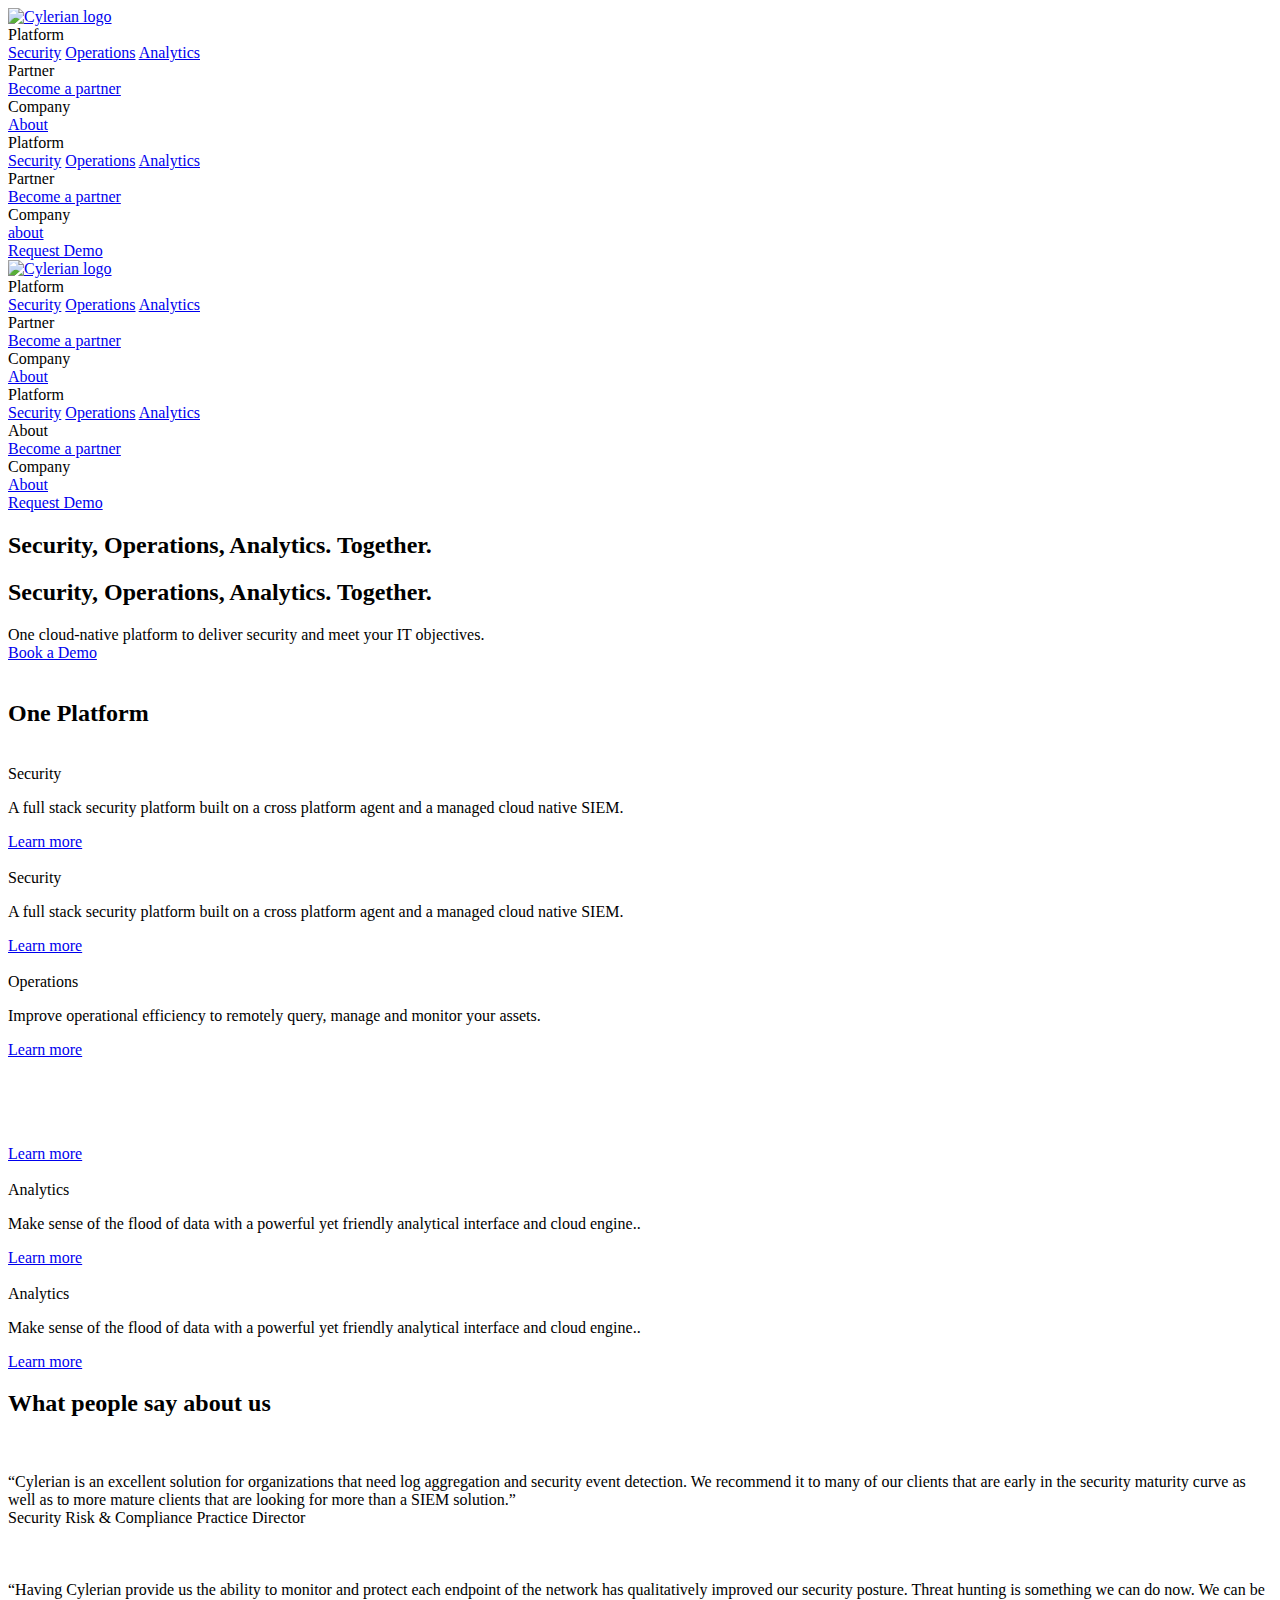
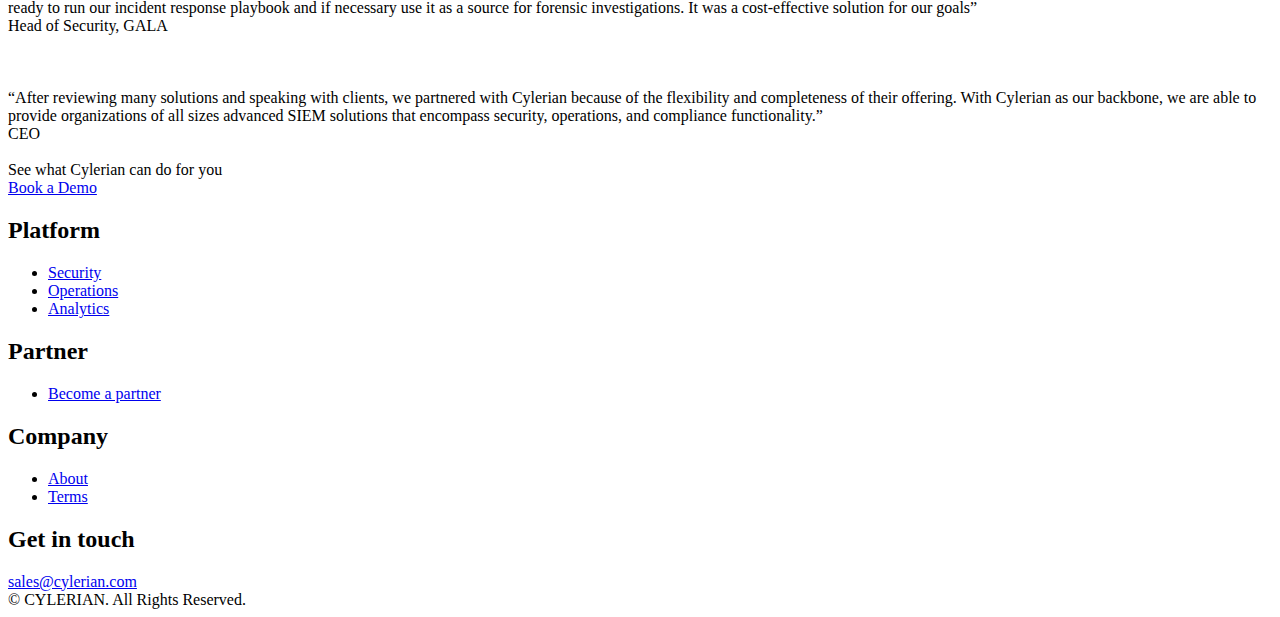
==== index.html @ b134f047 "Add files via upload" ====
<!DOCTYPE html>
<!--  This site was created in Cylerian. http://www.Cylerian.com  -->
<!--  Last Published: Thu Jun 04 2020 13:59:02 GMT+0000 (Coordinated Universal Time)  -->
<html data-wf-page="5ed8fd02ee2538fcfc2abd0a" data-wf-site="5ed8fd02ee25381a462abd09">
<head>
  <meta charset="utf-8">
  <title>Cylerian | Home</title>
  <meta content="Cylerian | Home" property="og:title">
  <meta content="Cylerian | Home" property="twitter:title">
  <meta content="width=device-width, initial-scale=1" name="viewport">
  <meta content="Cylerian" name="generator">
  <link href="css/normalize.css" rel="stylesheet" type="text/css">
  <link href="css/Cylerian.css" rel="stylesheet" type="text/css">
  <link href="css/cylerian-staging.css" rel="stylesheet" type="text/css">
  <!-- [if lt IE 9]><script src="https://cdnjs.cloudflare.com/ajax/libs/html5shiv/3.7.3/html5shiv.min.js" type="text/javascript"></script><![endif] -->
  <script type="text/javascript">!function(o,c){var n=c.documentElement,t=" w-mod-";n.className+=t+"js",("ontouchstart"in o||o.DocumentTouch&&c instanceof DocumentTouch)&&(n.className+=t+"touch")}(window,document);</script>
  <link href="images/favicon.png" rel="shortcut icon" type="image/x-icon">
  <link href="images/webclip.png" rel="apple-touch-icon">
</head>
<body class="body">
  <div data-collapse="medium" data-animation="default" data-duration="400" role="banner" class="scroll-nav w-nav">
    <div class="nav-div"><a href="index.html" class="w-nav-brand"><img src="images/cylerian_logo.svg" alt="Cylerian logo"></a>
      <nav role="navigation" class="nav-menu w-nav-menu">
        <div data-delay="0" data-hover="1" class="dropdown w-dropdown">
          <div class="dropdown-toggle w-dropdown-toggle">
            <div class="w-icon-dropdown-toggle"></div>
            <div>Platform</div>
          </div>
          <nav class="dropdown-list w-dropdown-list">
            <div class="d-list-triangle"></div>
            <div class="dlist-backing">
              <a href="security.html" class="d-link w-dropdown-link">Security</a>
              <a href="operations.html" class="d-link w-dropdown-link">Operations</a>
              <a href="analytics.html" class="d-link w-dropdown-link">Analytics</a>
            </div>
          </nav>
        </div>
        <div data-delay="0" data-hover="1" class="dropdown w-dropdown">
          <div class="dropdown-toggle w-dropdown-toggle">
            <div class="w-icon-dropdown-toggle"></div>
            <div>Partner</div>
          </div>
          <nav class="dropdown-list w-dropdown-list">
            <div class="d-list-triangle"></div>
            <div class="dlist-backing">
              <a href="partners.html" class="d-link w-dropdown-link">Become a partner</a>
            </div>
          </nav>
        </div>
        <div data-delay="0" data-hover="1" class="dropdown w-dropdown">
          <div class="dropdown-toggle w-dropdown-toggle">
            <div class="w-icon-dropdown-toggle"></div>
            <div>Company</div>
          </div>
          <nav class="dropdown-list w-dropdown-list">
            <div class="d-list-triangle"></div>
            <div class="dlist-backing">
              <a href="about.html" class="d-link w-dropdown-link">About</a>
            </div>
          </nav>
        </div>
        <div class="responsive-nav-holder">
          <div class="responsive-nav-div">
            <div class="title-nav">Platform</div>
              <a href="security.html" class="nav-link">Security</a>
              <a href="operations.html" class="nav-link">Operations</a>
              <a href="analytics.html" class="nav-link">Analytics</a>
            </div>
          <div class="responsive-nav-div">
            <div class="title-nav">Partner</div>
              <a href="partners.html" class="nav-link">Become a partner</a>
            </div>
            <div class="responsive-nav-div">
              <div class="title-nav">Company</div>
                <a href="about.html" class="nav-link">about</a>
              </div>
          </div>
        
        <a href="demo-request.html" class="nav-button-2 w-button">Request Demo</a></nav>
      <div data-ix="menu-button" class="button-10 menu-button w-nav-button">
        <div class="line-1 simple color"></div>
        <div class="line-2 simple color"></div>
        <div class="line-3 simple color"></div>
      </div>
    </div>
  </div>
  <div data-w-id="8d8153f9-1e8e-1c91-25b7-85a5cc1d8557" class="hero">
    <div data-collapse="medium" data-animation="over-right" data-duration="400" role="banner" class="nav w-nav">
      <div class="nav-div">
        <a href="index.html" class="w-nav-brand"><img src="images/cylerian_logo.svg" alt="Cylerian logo"></a>
        <nav role="navigation" class="nav-menu w-nav-menu">
          <div data-delay="0" data-hover="1" class="dropdown w-dropdown">
            <div class="dropdown-toggle w-dropdown-toggle">
              <div class="w-icon-dropdown-toggle"></div>
              <div>Platform</div>
            </div>
            <nav class="dropdown-list w-dropdown-list">
              <div class="d-list-triangle"></div>
              <div class="dlist-backing">
                <a href="security.html" class="d-link w-dropdown-link">Security</a>
                <a href="operations.html" class="d-link w-dropdown-link">Operations</a>
                <a href="analytics.html" class="d-link w-dropdown-link">Analytics</a>
              </div>
            </nav>
          </div>
          <div data-delay="0" data-hover="1" class="dropdown w-dropdown">
            <div class="dropdown-toggle w-dropdown-toggle">
              <div class="w-icon-dropdown-toggle"></div>
              <div>Partner</div>
            </div>
            <nav class="dropdown-list w-dropdown-list">
              <div class="d-list-triangle"></div>
              <div class="dlist-backing">
                <a href="partners.html" class="d-link w-dropdown-link">Become a partner</a>
              </div>
            </nav>
          </div>
          <div data-delay="0" data-hover="1" class="dropdown w-dropdown">
            <div class="dropdown-toggle w-dropdown-toggle">
              <div class="w-icon-dropdown-toggle"></div>
              <div>Company</div>
            </div>
            <nav class="dropdown-list w-dropdown-list">
              <div class="d-list-triangle"></div>
              <div class="dlist-backing">
                <a href="about.html" class="d-link w-dropdown-link">About</a>
              </div>
            </nav>
          </div>
          <div class="responsive-nav-holder">
            <div class="responsive-nav-div">
              <div class="title-nav">Platform</div>
              <a href="security.html" class="nav-link">Security</a>
              <a href="operations.html" class="nav-link">Operations</a>
              <a href="analytics.html" class="nav-link">Analytics</a>
            </div>
            <div class="responsive-nav-div">
              <div class="title-nav">About</div>
              <a href="partners.html" class="nav-link">Become a partner</a>
            </div>
            <div class="responsive-nav-div">
              <div class="title-nav">Company</div>
              <a href="about.html" class="nav-link">About</a>
            </div>
           </div>
            <a href="demo-request.html" class="nav-button-2 w-button">Request Demo</a>
        </nav>
        <div data-ix="menu-button" class="button-10 menu-button w-nav-button">
          <div class="line-1 simple color"></div>
          <div class="line-2 simple color"></div>
          <div class="line-3 simple color"></div>
        </div>
      </div>
    </div>
    <div class="container-div top space">
      <div class="splitdiv left">
        <h2 class="h2 hero-title">Security, Operations, Analytics. Together.</h2>
        <h2 class="h2 hero-title mobile">Security, Operations, Analytics. Together.</h2>
        <div class="subhead hero-subhead">One cloud-native platform to deliver security and meet your IT objectives.</div>
        <div class="hero-button-div"><a href="demo-request.html" class="nav-button hero-button w-button">Book a Demo</a></div>
      </div>
      <div class="splitdiv image w-clearfix"><img src="images/Illustration.svg" alt="" class="image"></div>
    </div>
  </div>
  <div class="features">
    <div class="container-div">
      <div class="title-content-div">
        <h2 class="h2">One Platform</h2>
      </div>
    </div>
    <div class="features-div">
      <div data-w-id="4a9f489d-acdc-9536-68a7-b0d5c86b59a1" class="feature-box new">
        <div class="normal-div">
          <div class="feature-image"><img src="images/security.svg" width="328" srcset="images/security.svg 500w, images/security.svg 656w" sizes="(max-width: 479px) 100vw, (max-width: 991px) 200px, 13vw" alt=""></div>
          <div class="h2-inherit">Security</div>
          <p class="main-feature-text">A full stack security platform built on a cross platform agent and a managed cloud native SIEM.</p>
          <div class="buttondiv"><a href="security.html" class="learn-morelink w-inline-block">
            <div class="button-text">Learn more</div></a></div>
        </div>
        <div class="hover-div">
          <div class="feature-image"><img src="images/security_hover.svg" width="328" srcset="images/security_hover.svg 500w, images/security_hover.svg 656w" sizes="100vw" alt=""></div>
          <div class="h2-inherit white">Security</div>
          <p class="main-feature-text white">A full stack security platform built on a cross platform agent and a managed cloud native SIEM.</p>
          <div class="buttondiv"><a data-w-id="" href="security.html" class="learn-morelink w-inline-block">
            <div class="button-text">Learn more</div></a></div>
        </div>
      </div>
      <div class="line"></div>
      <div data-w-id="4a9f489d-acdc-9536-68a7-b0d5c86b59a1" class="feature-box new">
        <div class="normal-div">
          <div class="feature-image"><img src="images/operations.svg" width="328" srcset="images/operations.svg 500w, images/operations.svg 656w" sizes="(max-width: 479px) 100vw, (max-width: 991px) 200px, 13vw" alt=""></div>
          <div class="h2-inherit ">Operations</div>
          <p class="main-feature-text">Improve operational efficiency to remotely query, manage and monitor your assets.</p>
          <div class="buttondiv">
            <a href="operations.html" class="learn-morelink w-inline-block">
              <div class="button-text">Learn more</div></a></div>
        </div>
        <div class="hover-div">
          <div class="feature-image"><img src="images/operations_hover.svg" width="328" srcset="images/operations_hover.svg 500w, images/operations_hover.svg 656w" sizes="100vw" alt=""></div>
          <div class="h2-inherit white" style="color:white">Operations</div>
          <p class="main-feature-text white" style="color:white">Improve operational efficiency to remotely query, manage and monitor your assets.</p>
          <div class="buttondiv">
            <a data-w-id="" href="operations.html" class="learn-morelink w-inline-block">
              <div class="button-text">Learn more</div>
            </a>
          </div>
        </div>
      </div>
      <div class="line"></div>
      <div data-w-id="4a9f489d-acdc-9536-68a7-b0d5c86b59a1" class="feature-box new">
        <div class="normal-div">
          <div class="feature-image"><img src="images/analytics.svg" width="328" srcset="images/analytics.svg 500w, images/analytics.svg 656w" sizes="(max-width: 479px) 100vw, (max-width: 991px) 200px, 13vw" alt=""></div>
          <div class="h2-inherit">Analytics</div>
          <p class="main-feature-text">Make sense of the flood of data with a powerful yet friendly analytical interface and cloud engine..</p>
          <div class="buttondiv"><a href="analytics.html" class="learn-morelink w-inline-block">
            <div class="button-text">Learn more</div></a></div>
        </div>
        <div class="hover-div">
          <div class="feature-image"><img src="images/analytics_hover.svg" width="328" srcset="images/analytics_hover.svg 500w, images/analytics_hover.svg 656w" sizes="100vw" alt=""></div>
          <div class="h2-inherit white">Analytics</div>
          <p class="main-feature-text white">Make sense of the flood of data with a powerful yet friendly analytical interface and cloud engine..</p>
          <div class="buttondiv"><a data-w-id="" href="analytics.html" class="learn-morelink w-inline-block">
          <div class="button-text">Learn more</div></a></div>
        </div>
      </div>
    </div>
  </div>
  <div class="slider-section">
    <div class="container-div">
      <div class="title-content-div">
        <h2 class="h2 last">What people say about us</h2>
      </div>
      <div data-animation="slide" data-duration="500" data-infinite="1" class="testimonial-slider-div w-slider">
        <div class="w-slider-mask">
          <div class="w-slide">
            <div class="testimonial-holder-2">
              <div class="testimonial-2">
                <div class="split-content left">
                  <div class="quote-left"><img src="images/001-quote.png" width="100" alt="" class="left-quote-icon"></div>
                  <div class="quote-right"><img src="images/right-quote-icon.png" width="100" alt="" class="left-quote-icon"></div>
                  <div class="testimonial-text-2"><span>“</span>Cylerian is an excellent solution for organizations that need log aggregation and security event detection.  We recommend it to many of our clients that are early in the security maturity curve as well as to more mature clients that are looking for more than a SIEM solution.<span>”</span></div>
                  <div class="name-2">Security Risk & Compliance Practice Director</div>
                  <img src="images/greenpages_logo.svg" width="150" srcset="images/greenpages_logo.svg 500w, images/greenpages_logo.svg 800w, images/greenpages_logo.svg 2000w" sizes="(max-width: 479px) 100vw, 150px" alt="" class="company-logo">
                  <div class="full-backing"></div>
                </div>
              </div>
            </div>
          </div>
          <div class="w-slide">
            <div class="testimonial-holder-2">
              <div class="testimonial-2">
                <div class="split-content left">
                  <div class="quote-left"><img src="images/001-quote.png" width="100" alt="" class="left-quote-icon"></div>
                  <div class="quote-right"><img src="images/right-quote-icon.png" width="100" alt="" class="left-quote-icon"></div>
                  <div class="testimonial-text-2"><span>“</span>Having Cylerian provide us the ability to monitor and protect each endpoint of the network has qualitatively improved our security posture. Threat hunting is something we can do now. We can be ready to run our incident response playbook and if necessary use it as a source for forensic investigations. It was a cost-effective solution for our goals<span>”</span></div>
                  <div class="name-2">Head of Security, GALA</div>
                  <img src="images/gala_logo.svg" width="200" srcset="images/gala_logo.svg 500w, images/gala_logo.svg 800w, images/gala_logo.svg 1080w, images/gala_logo.svg 1280w" sizes="(max-width: 479px) 100vw, 150px" alt="" class="company-logo">
                  <div class="full-backing"></div>
                </div>
              </div>
            </div>
          </div>
          <div class="w-slide">
            <div class="testimonial-holder-2">
              <div class="testimonial-2">
                <div class="split-content left">
                  <div class="quote-left"><img src="images/001-quote.png" width="100" alt="" class="left-quote-icon"></div>
                  <div class="quote-right"><img src="images/right-quote-icon.png" width="100" alt="" class="left-quote-icon"></div>
                  <div class="testimonial-text-2"><span>“</span>After reviewing many solutions and speaking with clients, we partnered with Cylerian because of the flexibility and completeness of their offering.  With Cylerian as our backbone, we are able to provide organizations of all sizes advanced SIEM solutions that encompass security, operations, and compliance functionality.<span>”</span></div>
                  <div class="name-2">CEO</div>
                  <img src="images/kryptos_logo.svg" width="150" srcset="images/kryptos_logo.svg 500w, images/kryptos_logo.svg 800w, images/kryptos_logo.svg 2000w" sizes="(max-width: 479px) 100vw, 150px" alt="" class="company-logo">
                  <div class="full-backing"></div>
                </div>
              </div>
            </div>
          </div>
        </div>
        <div class="left-arrow-2 w-slider-arrow-left">
          <div class="arrow w-icon-slider-left"></div>
        </div>
        <div class="right-arrow-2 w-slider-arrow-right">
          <div class="arrow w-icon-slider-right"></div>
        </div>
        <div class="slide-nav-2 w-slider-nav w-round"></div>
      </div>
    </div>
  </div>
  <footer id="footer" class="footer">
    <div class="cta-box">
      <div class="div-container">
        <div class="left-text vert">
          <div class="centred-div">
            <div class="large-cta-text">See what Cylerian can do for you</div>
            <!-- <div class="cta-subtext dark2">Lorem ipsum dolor sit amet nonuti caporium et artis.</div> -->
          </div><a href="demo-request.html" class="book-demo white w-button">Book a Demo</a></div>
      </div>
    </div>
  </footer>
  <div class="div-line-holder">
    <div class="div-line"></div>
  </div>
  <footer id="footer" class="footer-section">
    <div class="footer-flex-container">
      <div class="footer-div">
        <h2 class="footer-heading caps text-orange">Platform</h2>
        <ul role="list" class="w-list-unstyled">
          <li><a href="security.html" class="footer-link">Security</a></li>
          <li><a href="operations.html" class="footer-link">Operations</a></li>
          <li><a href="analytics.html" class="footer-link">Analytics</a></li>
        </ul>
      </div>
      <div class="footer-div">
        <h2 class="footer-heading caps text-orange">Partner</h2>
        <ul role="list" class="w-list-unstyled">
          <li><a href="partners.html" class="footer-link">Become a partner</a></li>
        </ul>
    </div>
        <div class="footer-div">
          <h2 class="footer-heading caps text-orange">Company</h2>
          <ul role="list" class="w-list-unstyled">
            <li><a href="about.html" class="footer-link">About</a></li>
            <li><a href="terms.html" class="footer-link">Terms</a></li>
          </ul>
        </div>
      <div class="footer-div">
        <h2 class="footer-heading caps text-orange">Get in touch</h2>
          <a href="mailto:sales@cylerian.com" class="footer-link">sales@cylerian.com</a>
      </div>
    </div>
    <div class="legal-links">
      <div class="copyright-text">© CYLERIAN. All Rights Reserved.</div>
     <!-- <div class="legal-link-div"><a href="#" class="footer-link smaller">Disclaimer</a><a href="#" class="footer-link smaller">Privacy Policy</a><a href="#" class="footer-link smaller">Refund Policy</a></div>-->
    </div>
  </footer>
  <script src="https://d3e54v103j8qbb.cloudfront.net/js/jquery-3.4.1.min.220afd743d.js?site=5ed8fd02ee25381a462abd09" type="text/javascript" integrity="sha256-CSXorXvZcTkaix6Yvo6HppcZGetbYMGWSFlBw8HfCJo=" crossorigin="anonymous"></script>
  <script src="js/Cylerian.js" type="text/javascript"></script>
  <!-- [if lte IE 9]><script src="https://cdnjs.cloudflare.com/ajax/libs/placeholders/3.0.2/placeholders.min.js"></script><![endif] -->
  <style>
.w-slider-dot {
  background: #ededed;
  width: 10px;
  height: 10px;
}
.w-slider-dot.w-active {
  background: #f58524;
  width: 16px;
  height: 16px;
}
</style>
  <style>
  @media screen and (max-width: 1460px) {
     .splitdiv.image {
      position: relative;
      top: 105px;
     }
}
  @media screen and (max-width: 991px) {
    .splitdiv.image {
      position: relative;
      top: 0px;
     }
}
</style>
</body>
</html>
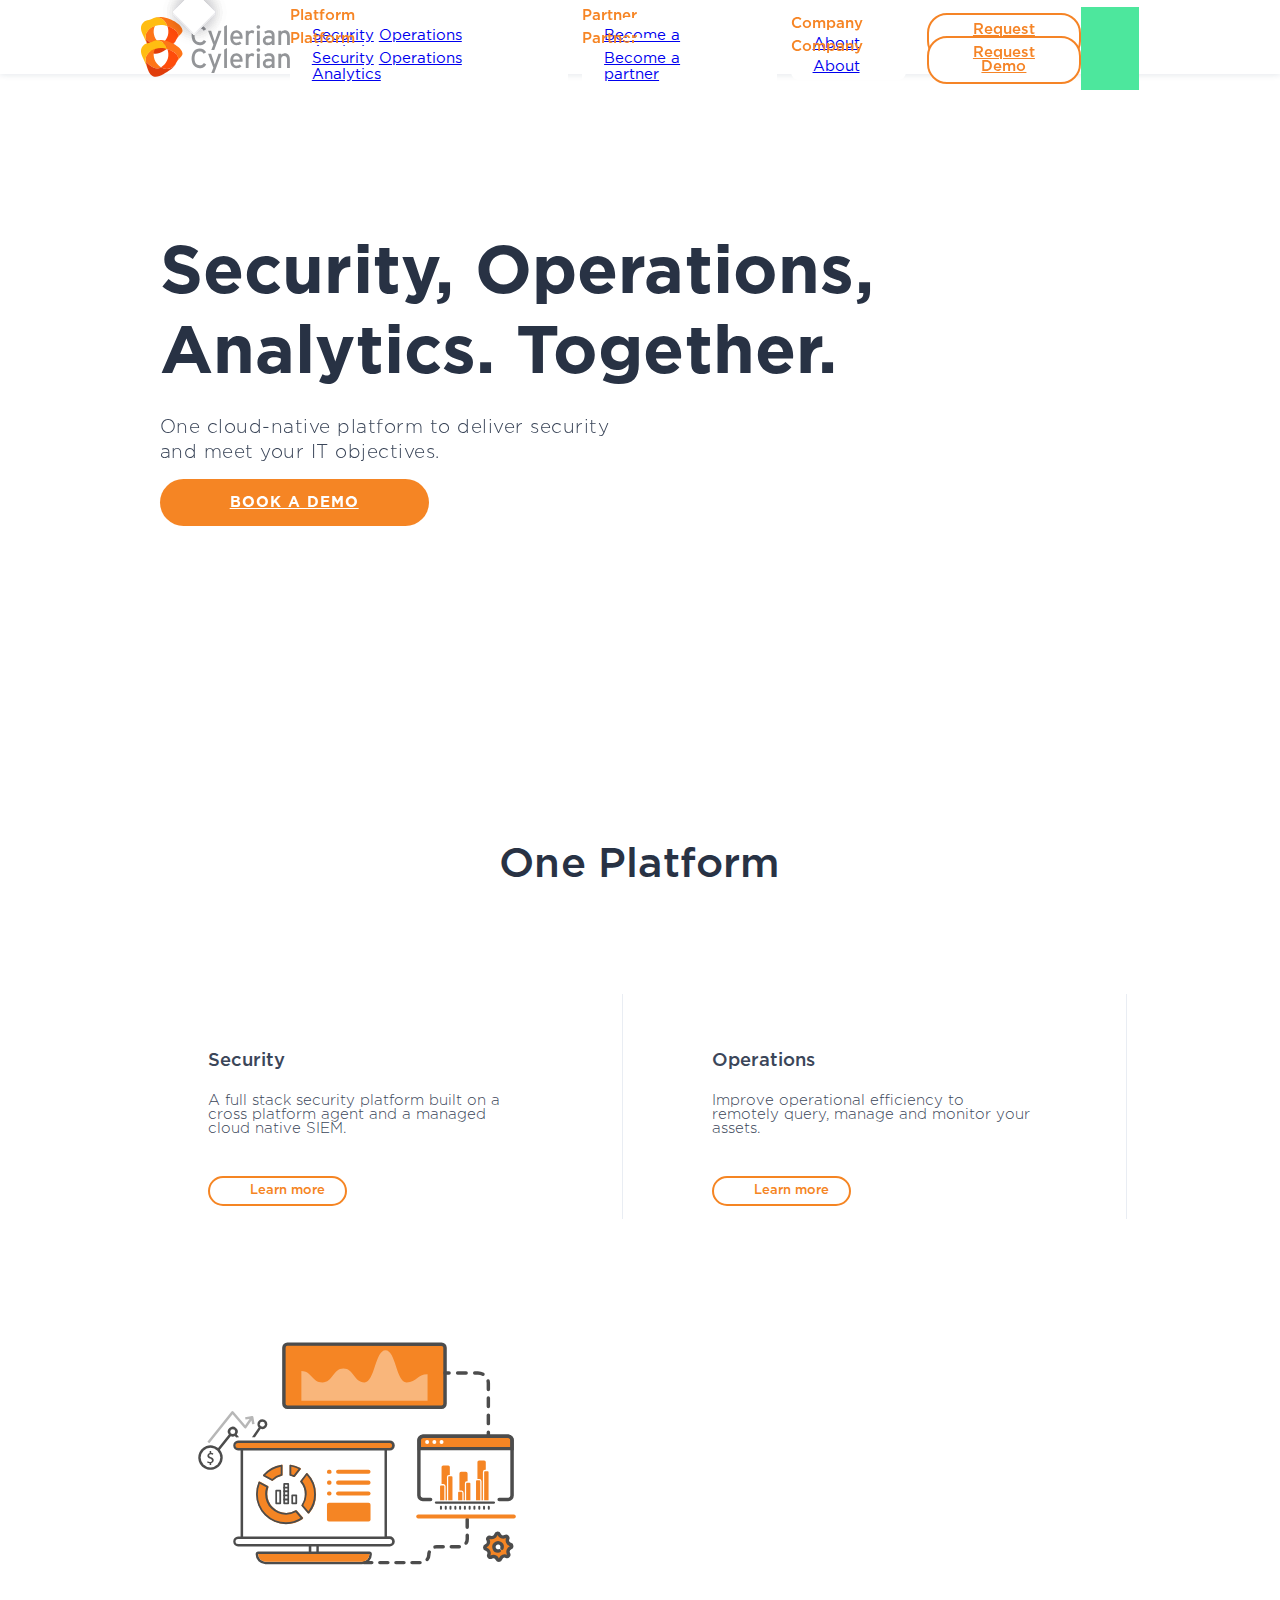
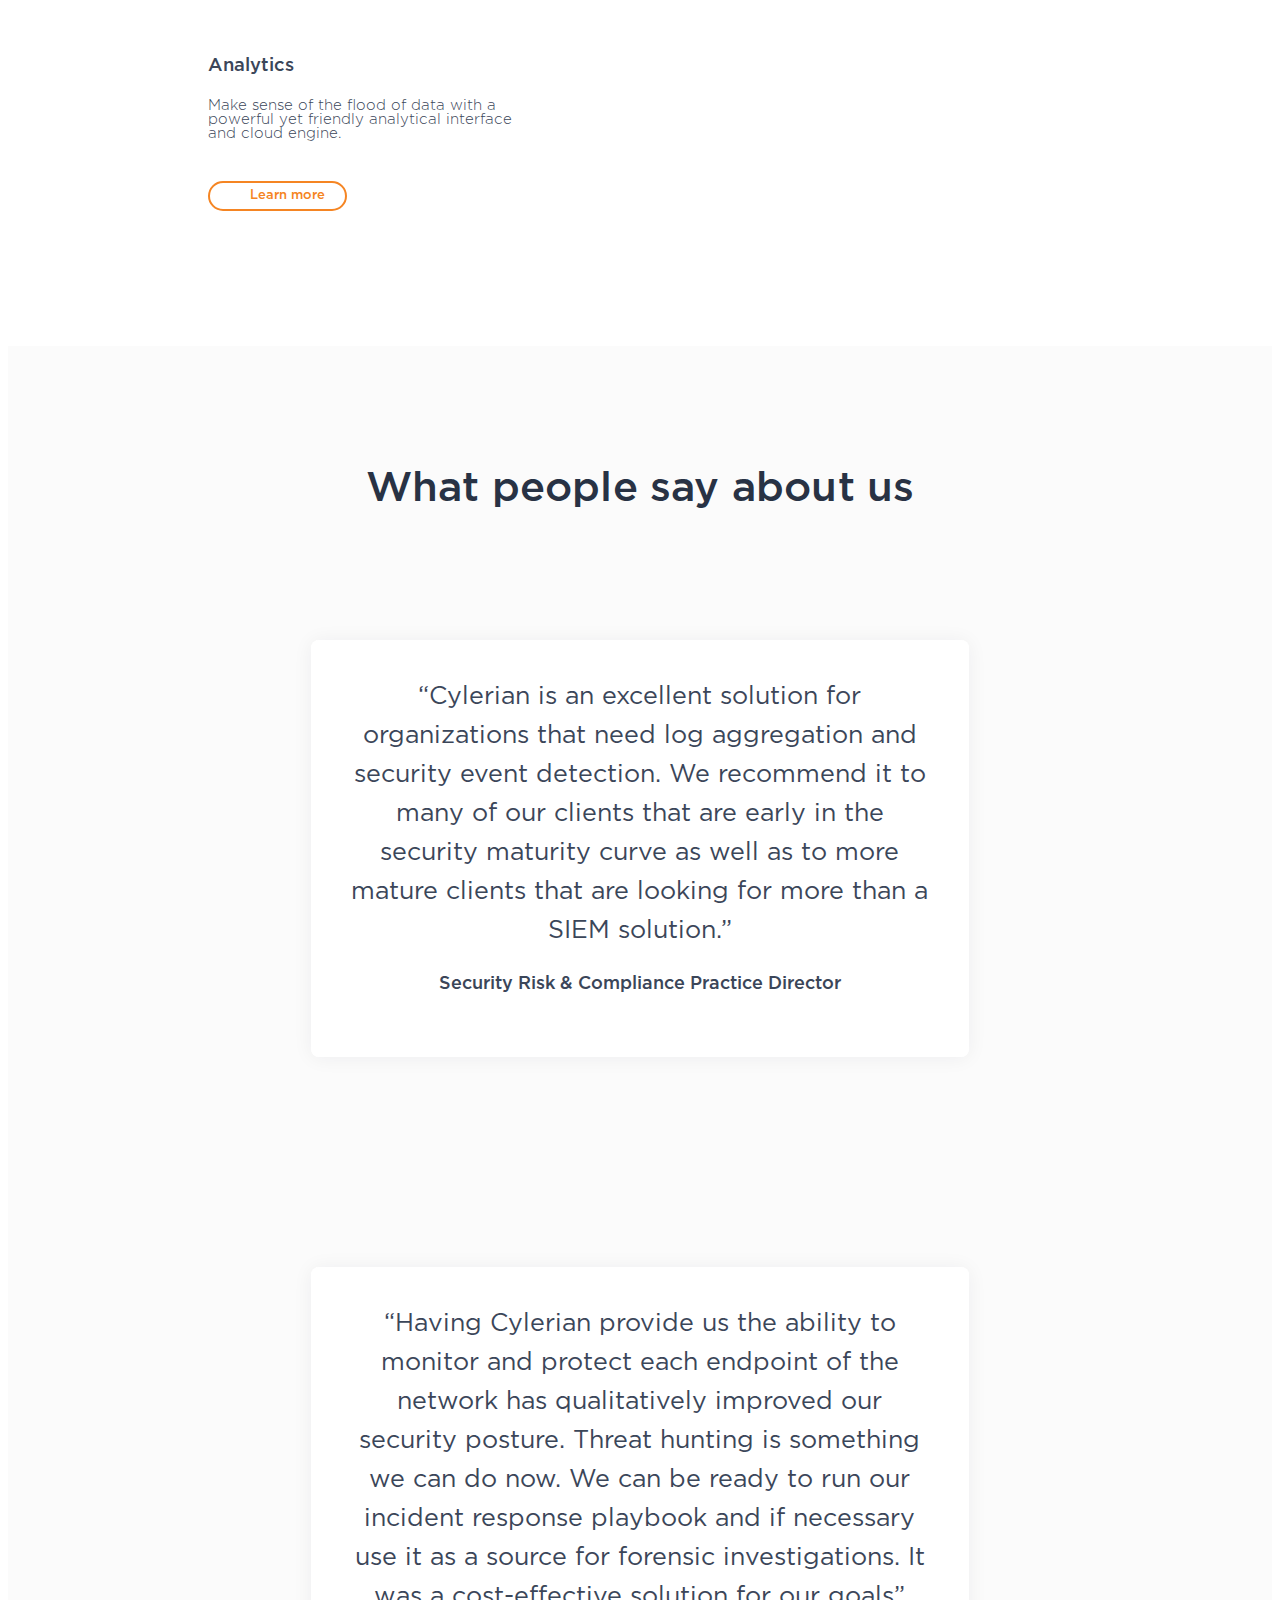
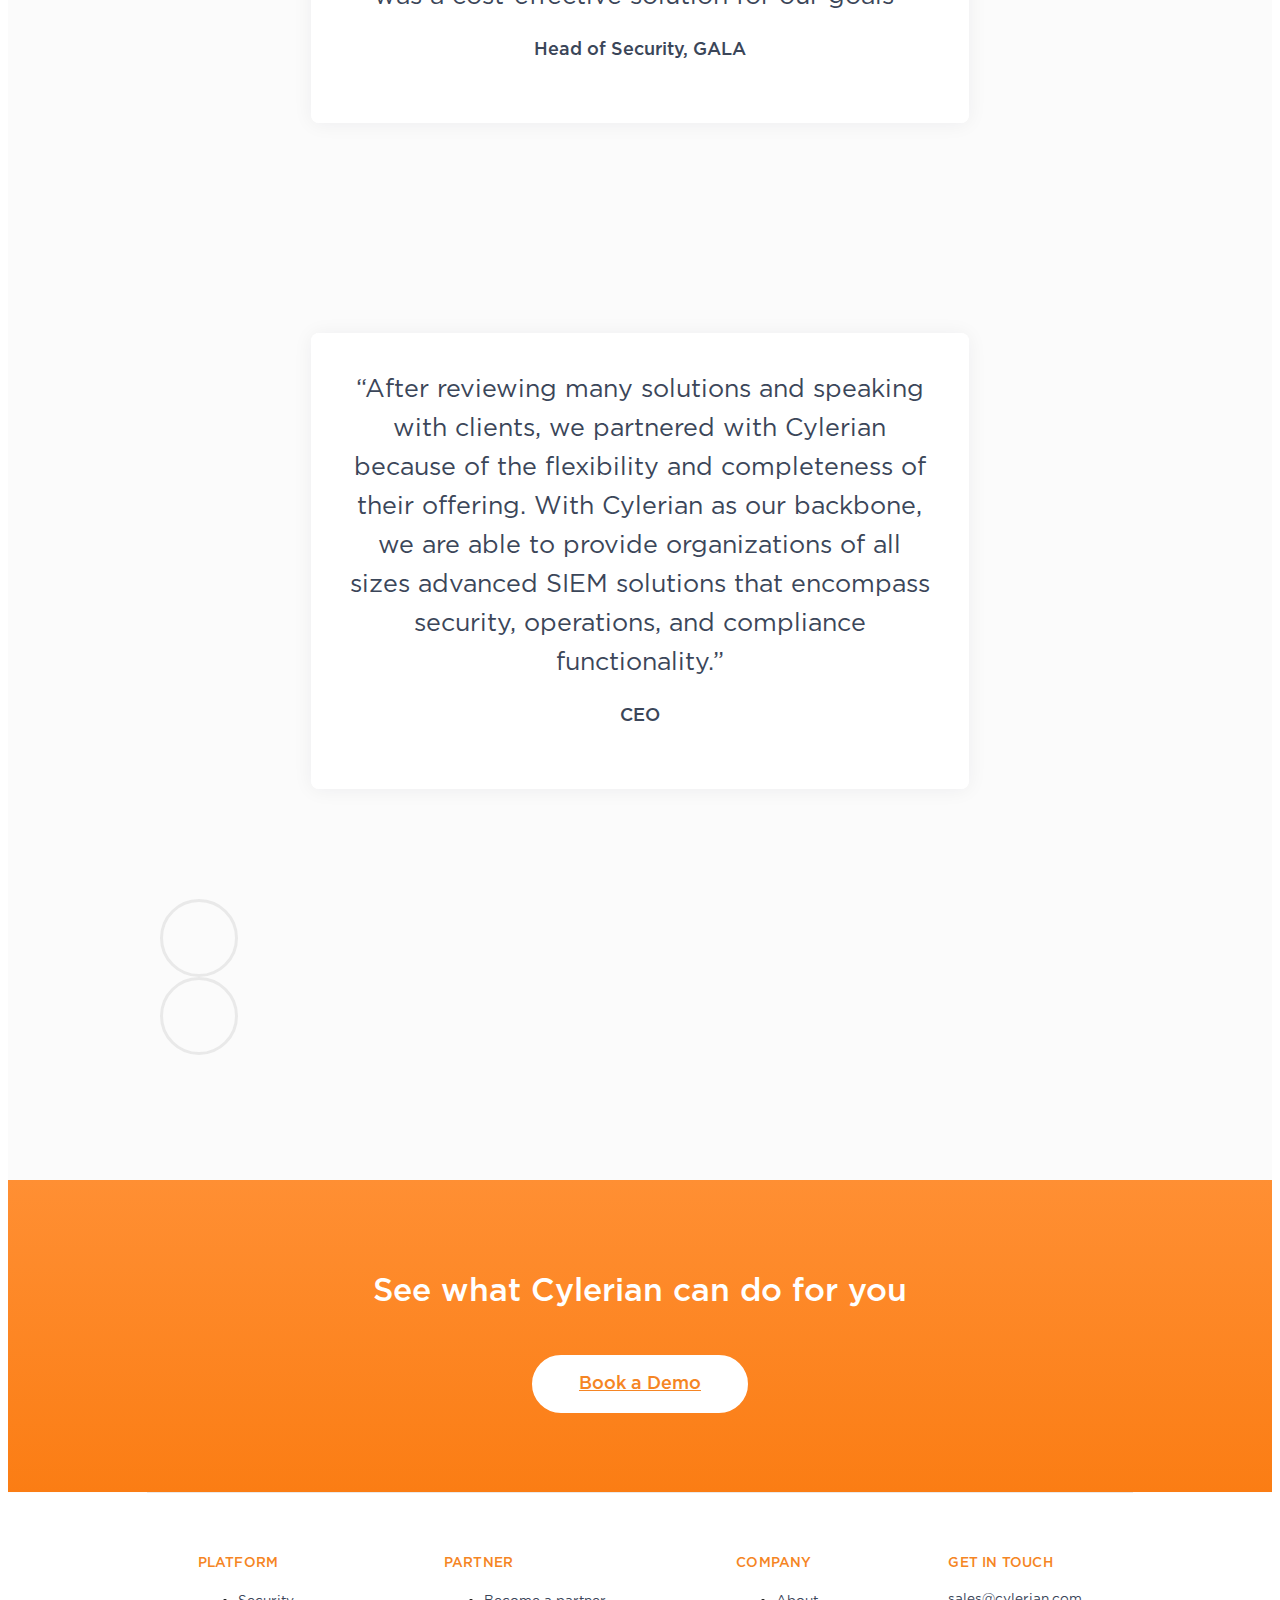
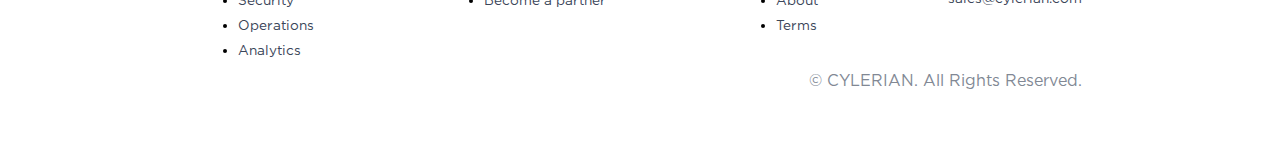
==== commit 100a4319: "Update index.html" ====
--- a/index.html
+++ b/index.html
@@ -211,14 +211,14 @@
         <div class="normal-div">
           <div class="feature-image"><img src="images/analytics.svg" width="328" srcset="images/analytics.svg 500w, images/analytics.svg 656w" sizes="(max-width: 479px) 100vw, (max-width: 991px) 200px, 13vw" alt=""></div>
           <div class="h2-inherit">Analytics</div>
-          <p class="main-feature-text">Make sense of the flood of data with a powerful yet friendly analytical interface and cloud engine..</p>
+          <p class="main-feature-text">Make sense of the flood of data with a powerful yet friendly analytical interface and cloud engine.</p>
           <div class="buttondiv"><a href="analytics.html" class="learn-morelink w-inline-block">
             <div class="button-text">Learn more</div></a></div>
         </div>
         <div class="hover-div">
           <div class="feature-image"><img src="images/analytics_hover.svg" width="328" srcset="images/analytics_hover.svg 500w, images/analytics_hover.svg 656w" sizes="100vw" alt=""></div>
           <div class="h2-inherit white">Analytics</div>
-          <p class="main-feature-text white">Make sense of the flood of data with a powerful yet friendly analytical interface and cloud engine..</p>
+          <p class="main-feature-text white">Make sense of the flood of data with a powerful yet friendly analytical interface and cloud engine.</p>
           <div class="buttondiv"><a data-w-id="" href="analytics.html" class="learn-morelink w-inline-block">
           <div class="button-text">Learn more</div></a></div>
         </div>
@@ -362,4 +362,4 @@
 }
 </style>
 </body>
-</html>+</html>
--- a/css/cylerian-staging.css
+++ b/css/cylerian-staging.css
@@ -0,0 +1,3005 @@
+.flex  {
+  display: flex;
+  justify-content: space-between;
+  align-items: flex-start;
+  align-content: flex-start;
+}
+
+.flex > div  {
+  flex: none;
+ /* width: calc(33.333% - 25px); */
+  flex-grow: 0;
+  flex-shrink: 0;
+  flex-basis: auto;
+}
+
+.flex .header-block  {
+  margin-bottom: 20px;
+  text-align: center;
+}
+
+.flex p  {
+  font-size: 1.2857142857rem;
+  line-height: 1.56;
+  letter-spacing: -0.2px;
+  color: #6b5a7e;
+  display: block;
+  text-align: left;
+}
+
+.flex .icon  {
+  display: block;
+  vertical-align: middle;
+  margin: 0 auto 20px;
+  width: 70px;
+  height: 70px;
+  margin-top: 0px;
+  margin-right: auto;
+  margin-bottom: 20px;
+  margin-left: auto;
+}
+
+.flex .title  {
+  font-size: 1.7142857143rem;
+  font-weight: 500;
+  letter-spacing: -0.2px;
+  color: #1e0936;
+  margin: 0 auto;
+  margin-top: 0px;
+  margin-right: auto;
+  margin-bottom: 0px;
+  margin-left: auto;
+}
+
+.mission .wrapper {
+  display: flex;
+  justify-content: space-between;
+  align-items: stretch;
+  align-content: stretch;
+}
+
+.mission {
+  z-index: 10;
+  position: relative;
+}
+
+.mission .right  {
+  padding: 120px 70px 100px;
+  flex: none;
+  width: 50%;
+  padding-top: 120px;
+  padding-right: 70px;
+  padding-bottom: 100px;
+  padding-left: 70px;
+  flex-grow: 0;
+  flex-shrink: 0;
+  flex-basis: auto;
+}
+
+.mission .right .is-h2 {
+  font-size: 2.5714285714rem;
+  font-weight: 600;
+  color: #1e0936;
+  display: block;
+  margin-bottom: 30px;
+}
+
+.mission .left  {
+  flex: none;
+  width: 50%;
+  display: flex;
+  align-items: center;
+  flex-grow: 0;
+  flex-shrink: 0;
+  flex-basis: auto;
+}
+
+.right h2 , .mission .right .is-h2 {
+  font-size: 2.5714285714rem;
+  font-weight: 600;
+  color: #1e0936;
+  display: block;
+  margin-bottom: 30px;
+}
+
+.right p  {
+  font-size: 1.2857142857rem;
+  line-height: 1.56;
+  color: #6b5a7e;
+}
+
+.right p + p  {
+  margin-top: 20px;
+}
+
+.left .picture img  {
+  width: 100%;
+  height: 100%;
+  -o-object-fit: cover;
+  object-fit: cover;
+  position: relative;
+  overflow: hidden;
+  overflow-x: hidden;
+  overflow-y: hidden;
+}
+
+
+.hero {
+  display: -webkit-box;
+  display: -webkit-flex;
+  display: -ms-flexbox;
+  display: flex;
+  padding-top: 0px;
+  padding-right: 0%;
+  padding-left: 0%;
+  -webkit-box-orient: horizontal;
+  -webkit-box-direction: normal;
+  -webkit-flex-direction: row;
+  -ms-flex-direction: row;
+  flex-direction: row;
+  -webkit-box-pack: justify;
+  -webkit-justify-content: space-between;
+  -ms-flex-pack: justify;
+  justify-content: space-between;
+  -webkit-flex-wrap: nowrap;
+  -ms-flex-wrap: nowrap;
+  flex-wrap: nowrap;
+  -webkit-box-align: center;
+  -webkit-align-items: center;
+  -ms-flex-align: center;
+  align-items: center;
+}
+
+.hero.inner {
+  padding-right: 6%;
+}
+
+.hero.inner.product {
+  height: 100vh;
+  padding-top: 180px;
+  padding-bottom: 200px;
+}
+
+.container-div {
+  display: block;
+  width: 100%;
+  margin-right: 0px;
+  -webkit-box-orient: horizontal;
+  -webkit-box-direction: normal;
+  -webkit-flex-direction: row;
+  -ms-flex-direction: row;
+  flex-direction: row;
+  -webkit-box-pack: center;
+  -webkit-justify-content: center;
+  -ms-flex-pack: center;
+  justify-content: center;
+  -webkit-box-align: center;
+  -webkit-align-items: center;
+  -ms-flex-align: center;
+  align-items: center;
+  -webkit-box-flex: 0;
+  -webkit-flex: 0 0 auto;
+  -ms-flex: 0 0 auto;
+  flex: 0 0 auto;
+}
+
+.container-div.top {
+  position:relative;
+  display: -webkit-box;
+  display: -webkit-flex;
+  display: -ms-flexbox;
+  display: flex;
+  padding-left: 6%;
+  -webkit-box-pack: justify;
+  -webkit-justify-content: space-between;
+  -ms-flex-pack: justify;
+  justify-content: space-between;
+
+}
+
+.full_height{
+  height: 100vh;
+  margin-top:15vh;
+}
+
+.container-div.top-container {
+  margin-bottom: 40px;
+}
+
+.container-div.top-container.product {
+  margin-bottom: 0px;
+}
+
+.slider-section {
+  padding: 90px 12% 125px;
+  background-color: #fbfbfb;
+}
+
+.title, .subtitle {
+text-align: center;
+color:white
+}
+
+.subtitle{
+  color:#283244;
+  font-size: 1.5em;
+}
+
+.title-content-div {
+  margin-bottom: 30px;
+  -webkit-justify-content: space-around;
+  -ms-flex-pack: distribute;
+  justify-content: space-around;
+  -webkit-box-align: start;
+  -webkit-align-items: flex-start;
+  -ms-flex-align: start;
+  align-items: flex-start;
+  text-align: center;
+}
+
+.h2 {
+  font-size: 2.6em;
+  font-weight: 500;
+  text-align: center;
+  color: #283244;
+  letter-spacing: 0.2px;
+  margin-bottom: 20px;
+}
+
+.h2.hero-title {
+  display: inline-block;
+  max-width: 760px;
+  min-width: 760px;
+  margin-bottom: 20px;
+  color: #283244;
+  font-size: 4.2em;
+  line-height: 1.2em;
+  font-weight: 600;
+  text-align: left;
+  /*text-transform: uppercase;*/
+  white-space: normal;
+}
+
+.h2.hero-title.mobile {
+  display: none;
+}
+
+.h2.hero-title.inner {
+  white-space: normal;
+}
+
+.h2.left {
+  font-size: 28px;
+  line-height: 32px;
+  text-align: left;
+}
+
+.subhead {
+  margin-top: 15px;
+  color: #3b4659;
+  font-size: 19px;
+  font-weight: 300;
+  text-align: center;
+  letter-spacing: 0.5px;
+}
+.subhead.hero-subhead {
+  max-width: 450px;
+  margin-top: 0px;
+  margin-bottom: 30px;
+  padding-right: 0px;
+  color: #3b4659;
+  font-size: 19px;
+  line-height: 25px;
+  font-weight: 300;
+  text-align: left;
+}
+.subhead-key-features {
+  max-width: 550px;
+  margin-top: 0px;
+  margin-bottom: 30px;
+  padding-right: 0px;
+  color: #ffffff;
+  font-size: 2.5em;
+  line-height: 1.2em;
+  font-weight: 400;
+  text-align: left;
+}
+
+.subhead.hero-subhead.wider {
+  max-width: 520px;
+  font-size: 1.5em;
+  line-height: 1.5em;
+}
+
+.features {
+  display: -webkit-box;
+  display: -webkit-flex;
+  display: -ms-flexbox;
+  display: flex;
+  padding: 150px 11.5% 90px;
+  -webkit-box-orient: horizontal;
+  -webkit-box-direction: normal;
+  -webkit-flex-direction: row;
+  -ms-flex-direction: row;
+  flex-direction: row;
+  -webkit-box-pack: center;
+  -webkit-justify-content: center;
+  -ms-flex-pack: center;
+  justify-content: center;
+  -webkit-flex-wrap: wrap;
+  -ms-flex-wrap: wrap;
+  flex-wrap: wrap;
+  -webkit-box-align: center;
+  -webkit-align-items: center;
+  -ms-flex-align: center;
+  align-items: center;
+  grid-auto-columns: 1fr;
+  grid-column-gap: 16px;
+  grid-row-gap: 16px;
+  -ms-grid-columns: 1fr 1fr;
+  grid-template-columns: 1fr 1fr;
+  -ms-grid-rows: auto auto;
+  grid-template-rows: auto auto;
+}
+
+.body {
+  font-family: 'Gotham Pro', sans-serif;
+}
+
+.arrow {
+  display: -webkit-box;
+  display: -webkit-flex;
+  display: -ms-flexbox;
+  display: flex;
+  width: 72px;
+  height: 72px;
+  -webkit-box-pack: center;
+  -webkit-justify-content: center;
+  -ms-flex-pack: center;
+  justify-content: center;
+  -webkit-box-align: center;
+  -webkit-align-items: center;
+  -ms-flex-align: center;
+  align-items: center;
+  border: 3px solid #e9e9e9;
+  border-radius: 200px;
+  -webkit-transition: all 200ms ease;
+  transition: all 200ms ease;
+  color: #4c4c4c;
+  font-size: 36px;
+}
+
+.arrow:hover {
+  border-color: #ddd;
+  -webkit-transform: scale(1.03);
+  -ms-transform: scale(1.03);
+  transform: scale(1.03);
+}
+.link {
+  color: #00b0ff;
+  cursor: pointer;
+  text-decoration: none;
+}
+.link:hover{
+  color: #4c4c4c;
+}
+.line {
+  width: 1px;
+  margin-top: 32px;
+  margin-bottom: 32px;
+  padding-top: 0px;
+  padding-bottom: 0px;
+  -webkit-box-flex: 0;
+  -webkit-flex: 0 0 auto;
+  -ms-flex: 0 0 auto;
+  flex: 0 0 auto;
+  background-color: #e9edf3;
+}
+
+.feature-box {
+  display: -webkit-box;
+  display: -webkit-flex;
+  display: -ms-flexbox;
+  display: flex;
+  width: 33.27%;
+  margin-right: 0px;
+  padding: 45px 55px;
+  -webkit-box-orient: vertical;
+  -webkit-box-direction: normal;
+  -webkit-flex-direction: column;
+  -ms-flex-direction: column;
+  flex-direction: column;
+  -webkit-box-pack: justify;
+  -webkit-justify-content: space-between;
+  -ms-flex-pack: justify;
+  justify-content: space-between;
+  -webkit-flex-wrap: nowrap;
+  -ms-flex-wrap: nowrap;
+  flex-wrap: nowrap;
+  -webkit-box-align: start;
+  -webkit-align-items: flex-start;
+  -ms-flex-align: start;
+  align-items: flex-start;
+  -webkit-box-flex: 0;
+  -webkit-flex: 0 0 auto;
+  -ms-flex: 0 0 auto;
+  flex: 0 0 auto;
+  background-color: transparent;
+  color: #3b4659;
+}
+
+.feature-box:hover {
+  background-color: #f58426;
+  box-shadow: 0 20px 20px -17px #d3d3d3;
+  color: #fff;
+}
+
+.feature-box.new:hover {
+  background-color: #f58426;
+  box-shadow: 0 0 20px 2px hsla(0, 0%, 82.7%, 0.2);
+  color: #3b4659;
+}
+
+.shadow {
+  box-shadow: 0 0 20px 2px hsla(0, 0%, 82.7%, 0.2);
+}
+
+.partner-includes {
+  display: inline-block;
+  width: 200px;
+  vertical-align: top;
+}
+.advantages{
+  display: inline-block;
+  width: 250px;
+  vertical-align: top;
+  color:white;
+  margin: 0px 3vw;
+}
+
+
+.key-features, .key-values {
+  display: inline-block;
+  vertical-align: top;
+  width: 350px;
+  padding: 15px 10px;
+  margin-left:10px;
+  margin-right:10px;
+}
+
+.key-values {
+  height: 300px
+}
+.features-container {
+  text-align: center;
+}
+
+.features-div {
+  display: -webkit-box;
+  display: -webkit-flex;
+  display: -ms-flexbox;
+  display: flex;
+  margin-top: 30px;
+  -webkit-box-orient: horizontal;
+  -webkit-box-direction: normal;
+  -webkit-flex-direction: row;
+  -ms-flex-direction: row;
+  flex-direction: row;
+  -webkit-box-pack: justify;
+  -webkit-justify-content: space-between;
+  -ms-flex-pack: justify;
+  justify-content: space-between;
+  -webkit-flex-wrap: wrap;
+  -ms-flex-wrap: wrap;
+  flex-wrap: wrap;
+  -webkit-box-align: stretch;
+  -webkit-align-items: stretch;
+  -ms-flex-align: stretch;
+  align-items: stretch;
+}
+
+.nav-button {
+  margin-right: 15px;
+  padding: 8px 22px;
+  border-style: solid;
+  border-width: 1px;
+  border-color: #ff8c00;
+  border-radius: 20px;
+  background-color: #fff;
+  color: #f58426;
+  font-size: 14px;
+  font-weight: 700;
+  text-align: center;
+  cursor: pointer;
+}
+
+.nav-button:hover {
+  background-color: #f58523;
+  color: #fff;
+}
+
+.nav-button.hero-button {
+  height: auto;
+  margin-top: 15px;
+  margin-right: 0px;
+  padding: 17px 70px;
+  border-style: none;
+  border-radius: 200px;
+  background-color: #f58524;
+  color: #fff;
+  font-size: 15px;
+  letter-spacing: 1px;
+  text-transform: uppercase;
+}
+
+.nav-button.hero-button:hover {
+  background-color: #df7a00;
+}
+
+.feature-image {
+  display: block;
+  max-width: 250px;
+  margin-bottom: 20px;
+  padding: 0px 50px 0px 0px;
+  -webkit-box-orient: vertical;
+  -webkit-box-direction: normal;
+  -webkit-flex-direction: column;
+  -ms-flex-direction: column;
+  flex-direction: column;
+  -webkit-box-pack: end;
+  -webkit-justify-content: flex-end;
+  -ms-flex-pack: end;
+  justify-content: flex-end;
+  -webkit-flex-wrap: nowrap;
+  -ms-flex-wrap: nowrap;
+  flex-wrap: nowrap;
+  -webkit-box-align: start;
+  -webkit-align-items: flex-start;
+  -ms-flex-align: start;
+  align-items: flex-start;
+  margin-left: -15px;
+}
+
+.key-feature-image, .partner-image, .values-image {
+  cursor:pointer;
+  display: flex;
+  float:left;
+  height: 80px;
+  width: 80px;
+  padding:15px;
+  margin-right: 15px;
+  -webkit-box-orient: vertical;
+  -webkit-box-direction: normal;
+  -webkit-flex-direction: column;
+  -ms-flex-direction: column;
+  flex-direction: column;
+  -webkit-box-pack: end;
+  -webkit-justify-content: flex-end;
+  -ms-flex-pack: end;
+  justify-content: flex-end;
+  -webkit-flex-wrap: nowrap;
+  -ms-flex-wrap: nowrap;
+  flex-wrap: nowrap;
+  -webkit-box-align: start;
+  -webkit-align-items: flex-start;
+  -ms-flex-align: start;
+  align-items: flex-start;
+}
+
+.partner-image, .values-image {
+  cursor:default;
+  margin-right: 0px;
+}
+
+.main-feature-text {
+  margin-bottom: 10px;
+  -webkit-flex-wrap: nowrap;
+  -ms-flex-wrap: nowrap;
+  flex-wrap: nowrap;
+  font-size: 15px;
+  font-weight: 300;
+  letter-spacing: normal;
+  white-space: normal;
+}
+.main-key-feature-text {
+  display:flex;
+  margin-bottom: 10px;
+  height: 100px;
+  -webkit-flex-wrap: nowrap;
+  -ms-flex-wrap: nowrap;
+  flex-wrap: nowrap;
+  font-size: 15px;
+  font-weight: 300;
+  letter-spacing: normal;
+  white-space: normal;
+  text-align: left;
+  color: #4c4c4c
+}
+
+.buttondiv, .buttondiv-key-features {
+  display: -webkit-box;
+  display: -webkit-flex;
+  display: -ms-flexbox;
+  display: flex;
+  -webkit-box-orient: horizontal;
+  -webkit-box-direction: normal;
+  -webkit-flex-direction: row;
+  -ms-flex-direction: row;
+  flex-direction: row;
+  -webkit-box-pack: justify;
+  -webkit-justify-content: space-between;
+  -ms-flex-pack: justify;
+  justify-content: space-between;
+  -webkit-flex-wrap: nowrap;
+  -ms-flex-wrap: nowrap;
+  flex-wrap: nowrap;
+  -webkit-box-align: stretch;
+  -webkit-align-items: stretch;
+  -ms-flex-align: stretch;
+  align-items: stretch;
+}
+
+.buttondiv-key-features{
+  display: inline-block;
+  width: 100%;
+}
+
+.button-text {
+  margin-top: 0px;
+  margin-bottom: 0px;
+  font-size: 13px;
+}
+
+.learn-morelink {
+  display: -webkit-box;
+  display: -webkit-flex;
+  display: -ms-flexbox;
+  display: flex;
+  margin-top: 30px;
+  margin-left: 0px;
+  padding: 7px 20px 7px 40px;
+  -webkit-box-orient: horizontal;
+  -webkit-box-direction: normal;
+  -webkit-flex-direction: row;
+  -ms-flex-direction: row;
+  flex-direction: row;
+  -webkit-justify-content: space-around;
+  -ms-flex-pack: distribute;
+  justify-content: space-around;
+  -webkit-flex-wrap: wrap;
+  -ms-flex-wrap: wrap;
+  flex-wrap: wrap;
+  -webkit-box-align: center;
+  -webkit-align-items: center;
+  -ms-flex-align: center;
+  align-items: center;
+  border: 2px solid #f58523;
+  border-radius: 200px;
+  background-color: #fff;
+  color: #f58523;
+  font-size: 13px;
+  font-weight: 500;
+  text-decoration: none;
+  background-image: url(../images/arrow-orange_1arrow-orange.png);
+  background-repeat: no-repeat;
+  background-size: 15px;
+  background-position-y: 50%;
+  background-position-x: 15%;
+}
+
+.learn-morelink:hover {
+  background-color: #f58524;
+  color: #fff;
+  border: 2px solid #fff;;
+  background-image: url(../images/arrow-white_1arrow-white.png);
+}
+
+.splitdiv {
+  display: -webkit-box;
+  display: -webkit-flex;
+  display: -ms-flexbox;
+  display: flex;
+  width: 50%;
+  -webkit-box-orient: vertical;
+  -webkit-box-direction: normal;
+  -webkit-flex-direction: column;
+  -ms-flex-direction: column;
+  flex-direction: column;
+  -webkit-box-pack: start;
+  -webkit-justify-content: flex-start;
+  -ms-flex-pack: start;
+  justify-content: flex-start;
+  -webkit-flex-wrap: nowrap;
+  -ms-flex-wrap: nowrap;
+  flex-wrap: nowrap;
+  -webkit-box-align: start;
+  -webkit-align-items: flex-start;
+  -ms-flex-align: start;
+  align-items: flex-start;
+  text-align: left;
+  text-transform: none;
+}
+
+.splitdiv.image {
+  position: relative;
+  top: 60px;
+  display: block;
+  overflow: hidden;
+  width: 54%;
+  margin-right: 0px;
+  padding-right: 0px;
+  float: right;
+  -webkit-box-align: end;
+  -webkit-align-items: flex-end;
+  -ms-flex-align: end;
+  align-items: flex-end;
+  -webkit-box-flex: 0;
+  -webkit-flex: 0 0 auto;
+  -ms-flex: 0 0 auto;
+  flex: 0 0 auto;
+}
+
+.splitdiv.image.inner {
+  top: 0px;
+}
+
+.splitdiv.left {
+  position: relative;
+  left: 6%;
+  z-index: 1;
+  width: 46%;
+  -webkit-flex-wrap: nowrap;
+  -ms-flex-wrap: nowrap;
+  flex-wrap: nowrap;
+}
+
+.image {
+  display: block;
+  padding-top: 0px;
+  float: right;
+}
+
+.image.inner {
+  max-width: 95%;
+}
+
+.footer {
+  padding-top: 25px;
+  padding-bottom: 25px;
+  -webkit-box-align: start;
+  -webkit-align-items: flex-start;
+  -ms-flex-align: start;
+  align-items: flex-start;
+  background: -moz-linear-gradient(top,  rgba(255,143,51,1) 0%, rgba(251,125,20,1) 100%); /* FF3.6-15 */
+background: -webkit-linear-gradient(top,  rgba(255,143,51,1) 0%,rgba(251,125,20,1) 100%); /* Chrome10-25,Safari5.1-6 */
+background: linear-gradient(to bottom,  rgba(255,143,51,1) 0%,rgba(251,125,20,1) 100%); /* W3C, IE10+, FF16+, Chrome26+, Opera12+, Safari7+ */
+filter: progid:DXImageTransform.Microsoft.gradient( startColorstr='#ffffff', endColorstr='#00ffffff',GradientType=0 ); /* IE6-9 */
+  text-align: center;
+}
+
+.footer.demo {
+  padding-top: 20px;
+  padding-right: 11%;
+  padding-left: 11%;
+}
+
+.footer.backing {
+  padding-top: 67px;
+  background-image: url('../images/cta-backing.png');
+  background-position: 0px 0px;
+  background-size: 100%;
+  background-repeat: no-repeat;
+}
+
+.footer.backing.curve-2 {
+  padding-top: 115px;
+  padding-bottom: 0px;
+  background-image: url('../images/curved-shape.png');
+}
+
+.footerdiv-top {
+  display: block;
+  max-width: 1300px;
+  margin-right: auto;
+  margin-left: auto;
+  padding: 72px 40px;
+  -webkit-box-orient: horizontal;
+  -webkit-box-direction: normal;
+  -webkit-flex-direction: row;
+  -ms-flex-direction: row;
+  flex-direction: row;
+  -webkit-box-pack: center;
+  -webkit-justify-content: center;
+  -ms-flex-pack: center;
+  justify-content: center;
+  -webkit-box-align: center;
+  -webkit-align-items: center;
+  -ms-flex-align: center;
+  align-items: center;
+  border-radius: 10px;
+  background-color: #3b4659;
+  color: #fff;
+  font-size: 18px;
+  line-height: 22px;
+  font-weight: 500;
+  text-align: center;
+  text-decoration: none;
+}
+
+.image-2 {
+  padding-bottom: 2px;
+  padding-left: 2px;
+  background-color: transparent;
+}
+
+.image-3 {
+  padding-bottom: 0px;
+}
+
+.line-1 {
+  position: absolute;
+  left: 0px;
+  top: 10px;
+  right: 0px;
+  z-index: 2;
+  display: block;
+  width: 35px;
+  height: 2px;
+  margin-right: auto;
+  margin-left: auto;
+  background-color: #7a7a7a;
+}
+
+.line-1.simple {
+  top: 18px;
+}
+
+.line-1.simple.color {
+  background-color: #fff;
+}
+
+.line-3 {
+  position: absolute;
+  left: 0px;
+  top: 30px;
+  right: 0px;
+  z-index: 2;
+  display: block;
+  width: 35px;
+  height: 2px;
+  margin-right: auto;
+  margin-left: auto;
+  background-color: #7a7a7a;
+}
+
+.line-3.simple {
+  top: 38px;
+}
+
+.line-3.simple.color {
+  background-color: #fff;
+}
+
+.line-2 {
+  position: absolute;
+  left: 0px;
+  top: 20px;
+  right: 0px;
+  z-index: 1;
+  display: block;
+  width: 35px;
+  height: 2px;
+  margin-right: auto;
+  margin-left: auto;
+  background-color: #7a7a7a;
+}
+
+.line-2.simple {
+  top: 28px;
+}
+
+.line-2.simple.color {
+  background-color: #fff;
+}
+
+.hover-div, .hover-features {
+  display: none;
+  -webkit-box-orient: vertical;
+  -webkit-box-direction: normal;
+  -webkit-flex-direction: column;
+  -ms-flex-direction: column;
+  flex-direction: column;
+}
+
+.h2-inherit, .h3-inherit {
+  margin-top: 9px;
+  margin-bottom: 10px;
+  font-size: 1.15em;
+  line-height: 36px;
+  font-weight: 500;
+  text-align: left;
+}
+
+.h3-inherit {
+  font-size: 1em;
+  line-height: 22px;
+  color: #3b4659;
+  font-weight: 700;
+}
+
+.h3-advantages {
+  color:white;
+  font-size: 1.2em;
+  line-height: 22px;
+  font-weight: 500;
+  text-align: left;
+  margin-top: 9px;
+  margin-bottom: 10px;
+  padding-top:15px
+}
+
+.div-container {
+  display: -webkit-box;
+  display: -webkit-flex;
+  display: -ms-flexbox;
+  display: flex;
+  -webkit-box-pack: center;
+  -webkit-justify-content: center;
+  -ms-flex-pack: center;
+  justify-content: center;
+  -webkit-box-align: center;
+  -webkit-align-items: center;
+  -ms-flex-align: center;
+  align-items: center;
+}
+
+.left-text {
+  display: -webkit-box;
+  display: -webkit-flex;
+  display: -ms-flexbox;
+  display: flex;
+  -webkit-box-align: center;
+  -webkit-align-items: center;
+  -ms-flex-align: center;
+  align-items: center;
+  text-align: left;
+}
+
+.left-text.vert {
+  -webkit-box-orient: vertical;
+  -webkit-box-direction: normal;
+  -webkit-flex-direction: column;
+  -ms-flex-direction: column;
+  flex-direction: column;
+  -webkit-box-align: start;
+  -webkit-align-items: flex-start;
+  -ms-flex-align: start;
+  align-items: flex-start;
+}
+
+.large-cta-text {
+  margin-bottom: 10px;
+  font-size: 32px;
+  line-height: 40px;
+}
+
+.cta-subtext {
+  font-size: 19px;
+  line-height: 24px;
+  font-weight: 300;
+}
+
+.cta-subtext.dark2 {
+  color: #fff;
+  font-size: 20px;
+}
+
+.book-demo {
+  padding: 14px 45px;
+  border: 2px solid #f58524;
+  border-radius: 200px;
+  background-color: #f58524;
+}
+
+.book-demo:hover {
+  border-color: #df7a00;
+  background-color: #df7a00;
+  color: #fff;
+}
+
+.book-demo.white-outline {
+  border-color: #fff;
+}
+
+.book-demo.white {
+  margin-top: 33px;
+  margin-right: auto;
+  margin-left: auto;
+  padding-top: 16px;
+  padding-bottom: 16px;
+  border-width: 2px;
+  border-color: #fff;
+  background-color: #fff;
+  color: #f58524;
+}
+
+.book-demo.white:hover {
+  background-color: #f58524;
+  border-color: #fff;
+  color: #fff;
+}
+
+.footer-section {
+  padding: 60px 15% 40px;
+  -webkit-box-align: start;
+  -webkit-align-items: flex-start;
+  -ms-flex-align: start;
+  align-items: flex-start;
+  text-align: center;
+}
+
+.footer-flex-container {
+  display: -webkit-box;
+  display: -webkit-flex;
+  display: -ms-flexbox;
+  display: flex;
+  -webkit-box-pack: justify;
+  -webkit-justify-content: space-between;
+  -ms-flex-pack: justify;
+  justify-content: space-between;
+  text-align: left;
+}
+
+.footer-logo-link {
+  max-height: 60px;
+  min-width: 60px;
+  -webkit-box-flex: 0;
+  -webkit-flex: 0 auto;
+  -ms-flex: 0 auto;
+  flex: 0 auto;
+}
+
+.footer-image {
+  width: 100%;
+  height: 100%;
+  -o-object-fit: contain;
+  object-fit: contain;
+  -o-object-position: 0% 50%;
+  object-position: 0% 50%;
+}
+
+.footer-heading {
+  margin-top: 0px;
+  margin-bottom: 20px;
+  color: #3b4659;
+  font-size: .85rem;
+  line-height: 1.5;
+  font-weight: 500;
+}
+.caps {
+  letter-spacing: 0.2px;
+  text-transform: uppercase;
+}
+.text-orange {
+  color: #f58524;
+}
+.footer-link {
+  display: block;
+  margin-bottom: 10px;
+  color: #3b4659;
+  font-size: .85rem;
+  font-weight: 400;
+  text-decoration: none;
+}
+
+.footer-link:hover {
+  color: #f58524;
+  text-decoration: none;
+}
+
+.footer-link.smaller {
+  display: inline-block;
+  margin-bottom: 0px;
+  margin-left: 38px;
+  color: #818894;
+  font-size: .80rem;
+}
+
+.footer-link.smaller:hover {
+  color: #3b4659;
+}
+
+.copyright-text {
+  color: #818894;
+  text-align: left;
+}
+
+.legal-links {
+  display: -webkit-box;
+  display: -webkit-flex;
+  display: -ms-flexbox;
+  display: flex;
+  -webkit-box-pack: justify;
+  -webkit-justify-content: space-between;
+  -ms-flex-pack: justify;
+  justify-content: space-between;
+  float: right;
+  padding-bottom:60px
+}
+
+.social-links {
+  display: inline-block;
+  margin-bottom: 19px;
+}
+
+.social-link {
+  margin-right: 20px;
+  opacity: 0.9;
+}
+
+.social-link:hover {
+  opacity: 1;
+}
+
+.nav-button-2 {
+  margin-right: 0px;
+  margin-left: 7px;
+  padding: 8px 22px;
+  border-style: solid;
+  border-width: 2px;
+  border-radius: 20px;
+  background-color: white;
+  color: #f58426;
+  font-size: 15px;
+  font-weight: 500;
+  text-align: center;
+  cursor: pointer;
+}
+
+.nav-button-2:hover {
+  background-color: #ff8c00;
+  color: #fff;
+}
+
+.nav-div {
+  display: -webkit-box;
+  display: -webkit-flex;
+  display: -ms-flexbox;
+  display: flex;
+  -webkit-box-pack: justify;
+  -webkit-justify-content: space-between;
+  -ms-flex-pack: justify;
+  justify-content: space-between;
+  -webkit-box-align: center;
+  -webkit-align-items: center;
+  -ms-flex-align: center;
+  align-items: center;
+}
+
+.dropdown-toggle {
+  font-size: 15px;
+  font-weight: 500;
+}
+
+.nav-menu {
+  display: -webkit-box;
+  display: -webkit-flex;
+  display: -ms-flexbox;
+  display: flex;
+  -webkit-box-align: center;
+  -webkit-align-items: center;
+  -ms-flex-align: center;
+  align-items: center;
+  color: #f68525;
+}
+
+.dropdown-list.w--open {
+  z-index: 1;
+  border-radius: 8px;
+  background-color: #fff;
+  box-shadow: 1px 1px 4px 0 rgba(33, 89, 138, 0.02), 0 1px 20px 0 rgba(11, 14, 51, 0.13);
+}
+
+.nav-link {
+  margin-right: 50px;
+  padding: 0px;
+  font-size: 14px;
+  font-weight: 700;
+  letter-spacing: 0.2px;
+  cursor: pointer;
+}
+
+.nav-link:hover {
+  color: #f68525;
+  text-decoration: none;
+}
+
+.d-link {
+  margin-top: 18px;
+  margin-bottom: 18px;
+  padding: 0px;
+  font-size: 15px;
+  font-weight: 400;
+}
+
+.d-link:hover {
+  color: #f58524;
+}
+
+.d-link.w--current {
+  color: #f68525;
+  font-weight: 500;
+}
+
+.responsive-nav-holder {
+  display: none;
+}
+
+.dropdown {
+  margin-right: 14px;
+}
+
+.button-10 {
+  overflow: hidden;
+  width: 60px;
+  height: 60px;
+  background-color: #4de79d;
+}
+
+.button-10.w--open {
+  background-color: #48d591;
+}
+
+.nav {
+  position: absolute;
+  left: 0%;
+  top: 0%;
+  right: 0%;
+  bottom: auto;
+  padding-top: 30px;
+  padding-bottom: 50px;
+  padding-right: 11%;
+  padding-left: 11%;
+  background-color: transparent;
+}
+
+.orange {
+  background-color:#f58524;
+}
+
+.d-list-triangle {
+  position: absolute;
+  left: 14%;
+  top: -2%;
+  right: auto;
+  bottom: auto;
+  z-index: 0;
+  width: 30px;
+  height: 30px;
+  background-color: #fff;
+  box-shadow: 0 -1px 20px 0 rgba(11, 14, 51, 0.08);
+  -webkit-transform: rotate(45deg);
+  -ms-transform: rotate(45deg);
+  transform: rotate(45deg);
+}
+
+.dlist-backing {
+  position: relative;
+  padding: 5px 46px 5px 22px;
+  border-radius: 8px;
+  background-color: #fff;
+}
+
+.split-content {
+  display: -webkit-box;
+  display: -webkit-flex;
+  display: -ms-flexbox;
+  display: flex;
+  width: 50%;
+  margin-right: 0px;
+  padding: 31px 40px 31px 75px;
+  -webkit-box-orient: vertical;
+  -webkit-box-direction: normal;
+  -webkit-flex-direction: column;
+  -ms-flex-direction: column;
+  flex-direction: column;
+  -webkit-box-pack: start;
+  -webkit-justify-content: flex-start;
+  -ms-flex-pack: start;
+  justify-content: flex-start;
+  -webkit-box-align: start;
+  -webkit-align-items: flex-start;
+  -ms-flex-align: start;
+  align-items: flex-start;
+  border-right: 1px none rgba(10, 14, 53, 0.11);
+  background-color: transparent;
+}
+
+.split-content.left {
+  position: relative;
+  z-index: 1;
+  width: 75%;
+  margin-right: auto;
+  margin-left: auto;
+  padding: 38px 35px;
+  border-radius: 8px;
+  background-color: #fff;
+  box-shadow: 0 1px 20px 0 rgba(16, 17, 53, 0.06);
+  text-align: center;
+}
+
+.testimonial-holder-2 {
+  display: -webkit-box;
+  display: -webkit-flex;
+  display: -ms-flexbox;
+  display: flex;
+  margin-right: auto;
+  margin-left: auto;
+  padding: 100px 2% 100px;
+  -webkit-box-pack: justify;
+  -webkit-justify-content: space-between;
+  -ms-flex-pack: justify;
+  justify-content: space-between;
+}
+
+.testimonial-text-2 {
+  position: relative;
+  z-index: 1;
+  margin-right: 0px;
+  margin-bottom: 22px;
+  margin-left: 0px;
+  font-size: 25px;
+  line-height: 39px;
+  font-weight: 400;
+}
+
+.testimonial-2 {
+  position: relative;
+  display: -webkit-box;
+  display: -webkit-flex;
+  display: -ms-flexbox;
+  display: flex;
+  width: 85%;
+  margin-right: auto;
+  margin-left: auto;
+  padding-top: 0px;
+  padding-bottom: 10px;
+  -webkit-box-orient: horizontal;
+  -webkit-box-direction: normal;
+  -webkit-flex-direction: row;
+  -ms-flex-direction: row;
+  flex-direction: row;
+  -webkit-box-pack: start;
+  -webkit-justify-content: flex-start;
+  -ms-flex-pack: start;
+  justify-content: flex-start;
+  -webkit-box-align: stretch;
+  -webkit-align-items: stretch;
+  -ms-flex-align: stretch;
+  align-items: stretch;
+  border-radius: 4px;
+  background-color: transparent;
+  box-shadow: none;
+  -webkit-transition: all 200ms ease;
+  transition: all 200ms ease;
+  color: #3b4659;
+}
+
+.right-arrow-2 {
+  right: 0px;
+  display: block;
+}
+
+.caps-orange {
+  position: relative;
+  z-index: 1;
+  margin-right: auto;
+  margin-bottom: 7px;
+  margin-left: auto;
+  color: #f58524;
+  font-size: 12px;
+  font-weight: 700;
+  letter-spacing: 0.2px;
+  text-transform: uppercase;
+}
+
+.slide-nav-2 {
+  bottom: -56px;
+  display: -webkit-box;
+  display: -webkit-flex;
+  display: -ms-flexbox;
+  display: flex;
+  -webkit-box-pack: center;
+  -webkit-justify-content: center;
+  -ms-flex-pack: center;
+  justify-content: center;
+  -webkit-box-align: center;
+  -webkit-align-items: center;
+  -ms-flex-align: center;
+  align-items: center;
+}
+
+.testimonial-slider-div {
+  height: 100%;
+  -webkit-box-orient: horizontal;
+  -webkit-box-direction: normal;
+  -webkit-flex-direction: row;
+  -ms-flex-direction: row;
+  flex-direction: row;
+  -webkit-box-align: start;
+  -webkit-align-items: flex-start;
+  -ms-flex-align: start;
+  align-items: flex-start;
+  background-color: transparent;
+}
+
+.left-arrow-2 {
+  left: 0px;
+  display: block;
+}
+
+.title-2 {
+  position: relative;
+  z-index: 1;
+  margin-top: 2px;
+  margin-right: auto;
+  margin-left: auto;
+  color: #3b4659;
+  font-size: 16px;
+  line-height: 22px;
+  font-weight: 300;
+}
+
+.company-logo {
+  position: relative;
+  z-index: 1;
+  margin-top: 20px;
+  margin-right: auto;
+  margin-left: auto;
+  padding: 0px;
+}
+
+.name-2 {
+  position: relative;
+  z-index: 1;
+  margin: 0px auto 4px;
+  color: #3b4659;
+  font-size: 18px;
+  line-height: 22px;
+  font-weight: 500;
+}
+
+.scroll-nav {
+  position: fixed;
+  left: 0%;
+  top: 0%;
+  right: 0%;
+  bottom: auto;
+  display: block;
+  margin-bottom: 0px;
+  padding: 7px 11%;
+  background-color: #fff;
+  box-shadow: 0 1px 6px 0 rgba(20, 43, 78, 0.11);
+}
+
+.quote-left {
+  position: absolute;
+  left: -10%;
+  top: -10%;
+  right: auto;
+  bottom: auto;
+}
+
+.full-backing {
+  position: absolute;
+  left: 0%;
+  top: 0%;
+  right: 0%;
+  bottom: 0%;
+  border-radius: 8px;
+  background-color: #fff;
+}
+
+.quote-right {
+  position: absolute;
+  left: auto;
+  right: -10%;
+  bottom: -10%;
+}
+
+.arrow-icon {
+  margin-right: 10px;
+}
+
+
+.demo-icon {
+  margin-right: 50px;
+}
+
+.white-arrow {
+  margin-right: 10px;
+}
+
+.white-arrow {
+  display: none;
+}
+
+.feature-section {
+  display: -webkit-box;
+  display: -webkit-flex;
+  display: -ms-flexbox;
+  display: flex;
+  padding: 190px 14% 90px;
+  -webkit-box-orient: horizontal;
+  -webkit-box-direction: normal;
+  -webkit-flex-direction: row;
+  -ms-flex-direction: row;
+  flex-direction: row;
+  -webkit-box-pack: center;
+  -webkit-justify-content: center;
+  -ms-flex-pack: center;
+  justify-content: center;
+  -webkit-flex-wrap: wrap;
+  -ms-flex-wrap: wrap;
+  flex-wrap: wrap;
+  -webkit-box-align: center;
+  -webkit-align-items: center;
+  -ms-flex-align: center;
+  align-items: center;
+  grid-auto-columns: 1fr;
+  grid-column-gap: 16px;
+  grid-row-gap: 16px;
+  -ms-grid-columns: 1fr 1fr;
+  grid-template-columns: 1fr 1fr;
+  -ms-grid-rows: auto auto;
+  grid-template-rows: auto auto;
+}
+
+.feature-section.product {
+  padding-top: 100px;
+  padding-right: 11%;
+  padding-left: 11%;
+  border-top: 1px solid rgba(17, 16, 14, 0.06);
+  border-bottom: 1px solid rgba(17, 16, 14, 0.06);
+  background-color: rgba(250, 249, 247, 0.49);
+}
+
+.feature-section.product.first {
+  border-bottom-style: solid;
+  background-color: rgba(207, 152, 48, 0.05);
+}
+
+.feature-section.product.white {
+  border-top-style: none;
+  border-bottom-style: none;
+  background-color: #fff;
+}
+
+.feature-section.product.white.top {
+  padding-top: 50px;
+}
+
+.feature-text {
+  margin-top: 6px;
+  padding-left: 58px;
+  color: #1b1307;
+  font-size: 15px;
+  line-height: 22px;
+  font-weight: 300;
+  letter-spacing: 0.4px;
+}
+
+.feature-text.white {
+  color: hsla(0, 0%, 100%, 0.95);
+}
+
+.vertical-tabs {
+  display: -webkit-box;
+  display: -webkit-flex;
+  display: -ms-flexbox;
+  display: flex;
+  width: 100%;
+  margin: 70px 0px 0px;
+  -webkit-box-orient: horizontal;
+  -webkit-box-direction: normal;
+  -webkit-flex-direction: row;
+  -ms-flex-direction: row;
+  flex-direction: row;
+  -webkit-box-pack: justify;
+  -webkit-justify-content: space-between;
+  -ms-flex-pack: justify;
+  justify-content: space-between;
+  -webkit-box-align: start;
+  -webkit-align-items: flex-start;
+  -ms-flex-align: start;
+  align-items: flex-start;
+  -webkit-box-flex: 0;
+  -webkit-flex: 0 0 auto;
+  -ms-flex: 0 0 auto;
+  flex: 0 0 auto;
+}
+
+.vertical-tabs.reverse {
+  -webkit-box-orient: horizontal;
+  -webkit-box-direction: reverse;
+  -webkit-flex-direction: row-reverse;
+  -ms-flex-direction: row-reverse;
+  flex-direction: row-reverse;
+}
+
+.vertical-tabs.nospace {
+  margin-top: 10px;
+}
+
+.slider-image {
+  width: 100%;
+  border-style: none;
+  border-width: 1px;
+  border-color: rgba(83, 109, 182, 0.1);
+  border-radius: 2px;
+  background-color: #fff;
+}
+
+.slider-image.shadow {
+  border-radius: 8px;
+  box-shadow: 0 1px 30px 0 rgba(0, 0, 0, 0.19);
+}
+
+.tab-pane {
+  padding: 0px 16px 60px 9%;
+}
+
+.tab-pane.left {
+  padding-right: 9%;
+  padding-left: 0%;
+}
+
+.tab-menu-2 {
+  display: -webkit-box;
+  display: -webkit-flex;
+  display: -ms-flexbox;
+  display: flex;
+  width: 32%;
+  padding-right: 1px;
+  padding-left: 0px;
+  -webkit-box-orient: vertical;
+  -webkit-box-direction: normal;
+  -webkit-flex-direction: column;
+  -ms-flex-direction: column;
+  flex-direction: column;
+  -webkit-box-align: stretch;
+  -webkit-align-items: stretch;
+  -ms-flex-align: stretch;
+  align-items: stretch;
+}
+
+.tab {
+  display: -webkit-box;
+  display: -webkit-flex;
+  display: -ms-flexbox;
+  display: flex;
+  margin-bottom: 10px;
+  padding: 18px 20px;
+  -webkit-box-align: center;
+  -webkit-align-items: center;
+  -ms-flex-align: center;
+  align-items: center;
+  border: 1px solid transparent;
+  border-radius: 6px;
+  background-color: transparent;
+  opacity: 1;
+}
+
+.tab:hover {
+  background-color: rgba(165, 139, 121, 0.04);
+  opacity: 1;
+}
+
+.tab.w--current {
+  border: 3px solid #ff8c00;
+  border-radius: 4px;
+  background-color: transparent;
+  opacity: 1;
+}
+
+.tab.orange:hover {
+  background-color: rgba(165, 139, 121, 0.08);
+}
+
+.tab.orange.w--current {
+  background-color: #ff8c00;
+  color: #fff;
+}
+
+.tab-content {
+  width: 68%;
+  -webkit-box-flex: 0;
+  -webkit-flex: 0 0 auto;
+  -ms-flex: 0 0 auto;
+  flex: 0 0 auto;
+}
+
+.slide-right-div {
+  display: -webkit-box;
+  display: -webkit-flex;
+  display: -ms-flexbox;
+  display: flex;
+  padding-left: 10px;
+  -webkit-box-pack: start;
+  -webkit-justify-content: flex-start;
+  -ms-flex-pack: start;
+  justify-content: flex-start;
+  -webkit-flex-wrap: wrap;
+  -ms-flex-wrap: wrap;
+  flex-wrap: wrap;
+  -webkit-box-align: center;
+  -webkit-align-items: center;
+  -ms-flex-align: center;
+  align-items: center;
+}
+
+.slide-title {
+  margin-top: 0px;
+  margin-bottom: 0px;
+  color: #1a212e;
+  font-size: 17px;
+  font-weight: 500;
+  letter-spacing: 0.2px;
+  text-decoration: none;
+}
+
+.slide-title.white {
+  color: #fff;
+}
+.white{
+  color: #fff;
+}
+
+.icon-img {
+  margin-right: 25px;
+}
+
+.tab-content-holder.shadow-version {
+  padding: 27px;
+}
+
+.div-line {
+  height: 1px;
+  background-color: rgba(17, 16, 14, 0.08);
+}
+
+.div-line-holder {
+  padding-right: 11%;
+  padding-left: 11%;
+  background-color: rgba(250, 249, 247, 0.49);
+}
+
+.full-width-tab {
+  display: -webkit-box;
+  display: -webkit-flex;
+  display: -ms-flexbox;
+  display: flex;
+  width: 100%;
+  -webkit-box-align: center;
+  -webkit-align-items: center;
+  -ms-flex-align: center;
+  align-items: center;
+}
+
+.under-text {
+  width: 100%;
+}
+
+.tab-div-white {
+  display: none;
+  padding-left: 10px;
+  -webkit-box-pack: start;
+  -webkit-justify-content: flex-start;
+  -ms-flex-pack: start;
+  justify-content: flex-start;
+  -webkit-flex-wrap: wrap;
+  -ms-flex-wrap: wrap;
+  flex-wrap: wrap;
+  -webkit-box-align: center;
+  -webkit-align-items: center;
+  -ms-flex-align: center;
+  align-items: center;
+}
+
+.cta-box {
+  display: block;
+  max-width: 1300px;
+  margin-right: auto;
+  margin-left: auto;
+  padding: 67px 40px 54px;
+  -webkit-box-orient: horizontal;
+  -webkit-box-direction: normal;
+  -webkit-flex-direction: row;
+  -ms-flex-direction: row;
+  flex-direction: row;
+  -webkit-box-pack: center;
+  -webkit-justify-content: center;
+  -ms-flex-pack: center;
+  justify-content: center;
+  -webkit-box-align: center;
+  -webkit-align-items: center;
+  -ms-flex-align: center;
+  align-items: center;
+  border-radius: 10px;
+  background-color: transparent;
+  color: #fff;
+  font-size: 18px;
+  line-height: 22px;
+  font-weight: 500;
+  text-align: center;
+  text-decoration: none;
+}
+
+.centred-div {
+  text-align: center;
+}
+
+
+.hero.inner.product {
+background-color: #f58524;
+background: -moz-linear-gradient(top,  rgba(255,143,51,1) 0%, rgba(251,125,20,1) 100%); /* FF3.6-15 */
+background: -webkit-linear-gradient(top,  rgba(255,143,51,1) 0%,rgba(251,125,20,1) 100%); /* Chrome10-25,Safari5.1-6 */
+background: linear-gradient(to bottom,  rgba(255,143,51,1) 0%,rgba(251,125,20,1) 100%); /* W3C, IE10+, FF16+, Chrome26+, Opera12+, Safari7+ */
+filter: progid:DXImageTransform.Microsoft.gradient( startColorstr='#ffffff', endColorstr='#00ffffff',GradientType=0 ); /* IE6-9 */
+
+}
+
+.hero.inner.product.blue {
+  background: linear-gradient(180deg, rgba(25,122,169,1) 0%, rgba(54,75,101,1) 100%);
+}
+.hero.inner.product.green{
+  background: linear-gradient(180deg, rgba(86,165,93,1) 0%, rgba(46,89,57,1) 100%);
+}
+
+.customers-three-blocks {
+  margin-top: -40px;
+}
+.wrapper {
+  width: 100%;
+  max-width: 1300px;
+  display: block;
+  margin: 0 auto;
+  padding: 0 20px;
+}
+
+
+.space{
+  margin-top: 170px;
+  margin-bottom: 150px;
+}
+.small_space{
+  margin-top: 100px;
+  margin-bottom: 50px;
+}
+.customers-three-blocks .flex {
+  background: #fff;
+  box-shadow: 0 5px 15px 0 rgba(0,0,0,0.2);
+  border-radius: 5px;
+  padding: 25px 20px;
+  position: relative;
+  display: block;
+  justify-content: center;
+  max-width: 1030px;
+  margin: 0 auto;
+}
+.customers-three-blocks ul {
+  flex-grow: 1;
+  display: flex;
+  justify-content: space-evenly;
+  align-content: flex-start;
+  align-items: flex-start;
+}
+.customers-three-blocks ul li {
+  text-align: left;
+  margin: 0 10px;
+  max-width: 190px;
+  flex-grow: 1;
+}
+.customers-three-blocks ul .number {
+  font-size: 2.7em;
+  line-height: 1em;
+  display: block;
+  font-weight: bold;
+  color: #4c4c4c;
+  margin-bottom: 10px;
+}
+.customers-three-blocks ul .title {
+  font-size: 1em;
+  display: block;
+  color: #4c4c4c;
+  line-height: 1.2;
+}
+
+@media screen and (max-width: 991px) {
+  .mission .left,  .mission .right  {
+    width:100%
+  }
+  .mission .wrapper {
+    display: inline-block;
+  }
+  .hero {
+    padding-top: 36px;
+    padding-right: 6%;
+    padding-left: 6%;
+  }
+  .hero.inner.product {
+    padding-top: 140px;
+  }
+  .container-div.top {
+    position:relative;
+    padding-left: 0%;
+    -webkit-box-orient: vertical;
+    -webkit-box-direction: normal;
+    -webkit-flex-direction: column;
+    -ms-flex-direction: column;
+    flex-direction: column;
+    -webkit-flex-wrap: wrap;
+    -ms-flex-wrap: wrap;
+    flex-wrap: wrap;
+  }
+  .slider-section {
+    padding-right: 5%;
+    padding-left: 5%;
+  }
+  .h2.hero-title {
+    display: none;
+    max-width: 100%;
+    min-width: 100%;
+    margin-right: 0px;
+    white-space: normal;
+  }
+
+  .h2.hero-title.mobile {
+    display: block;
+  }
+  .h2.hero-title.inner {
+    display: block;
+  }
+  .subhead.hero-subhead {
+    max-width: 700px;
+    margin-bottom: 25px;
+  }
+  .features {
+    position:relative;
+    margin-top: 100px;
+    padding: 80px 5% 70px;
+  }
+  .line {
+    width: 100%;
+    height: 1px;
+  }
+  .feature-box {
+    width: 100%;
+  }
+  .features-div {
+    -webkit-box-orient: vertical;
+    -webkit-box-direction: normal;
+    -webkit-flex-direction: column;
+    -ms-flex-direction: column;
+    flex-direction: column;
+  }
+  .nav-button {
+    width: 70%;
+    margin-right: 0px;
+    margin-bottom: 27px;
+    padding-top: 14px;
+    padding-bottom: 14px;
+    border-radius: 200px;
+  }
+  .splitdiv.image {
+    top: 0px;
+    width: 100%;
+    padding-top: 65px;
+  }
+  .splitdiv.left {
+    position: static;
+    left: 0%;
+    display: block;
+    width: 100%;
+    padding-right: 5%;
+  }
+  .image {
+    float: none;
+  }
+  .footer {
+    padding-right: 0px;
+    padding-left: 0px;
+  }
+  .footer.demo {
+    padding-right: 5%;
+    padding-left: 5%;
+  }
+  .footer.backing {
+    padding-bottom: 20px;
+    background-color: #ffa05c;
+  }
+  .footer.backing.curve-2 {
+    padding-top: 61px;
+  }
+  .footerdiv-top {
+    display: block;
+    width: 100%;
+    margin-right: 0px;
+    margin-left: 0px;
+    padding: 58px 5%;
+    -webkit-box-orient: vertical;
+    -webkit-box-direction: normal;
+    -webkit-flex-direction: column;
+    -ms-flex-direction: column;
+    flex-direction: column;
+  }
+  .hero-button-div {
+    -webkit-box-pack: center;
+    -webkit-justify-content: center;
+    -ms-flex-pack: center;
+    justify-content: center;
+  }
+  .line-1.simple.color {
+    background-color: #283244;
+  }
+  .line-3.simple.color {
+    background-color: #283244;
+  }
+  .line-2.simple.color {
+    background-color: #283244;
+  }
+  .div-container {
+    -webkit-box-orient: vertical;
+    -webkit-box-direction: normal;
+    -webkit-flex-direction: column;
+    -ms-flex-direction: column;
+    flex-direction: column;
+    -webkit-box-pack: center;
+    -webkit-justify-content: center;
+    -ms-flex-pack: center;
+    justify-content: center;
+    -webkit-flex-wrap: wrap;
+    -ms-flex-wrap: wrap;
+    flex-wrap: wrap;
+  }
+  .left-text {
+    margin-bottom: 33px;
+    -webkit-box-orient: vertical;
+    -webkit-box-direction: normal;
+    -webkit-flex-direction: column;
+    -ms-flex-direction: column;
+    flex-direction: column;
+  }
+  .large-cta-text {
+    text-align: center;
+  }
+  .cta-subtext {
+    margin-bottom: 0px;
+    text-align: center;
+  }
+  .footer-section {
+    padding-right: 5%;
+    padding-left: 5%;
+  }
+  .footer-flex-container {
+    -webkit-flex-wrap: wrap;
+    -ms-flex-wrap: wrap;
+    flex-wrap: wrap;
+  }
+  .nav-button-2 {
+    display: block;
+    margin-right: 74px;
+    margin-bottom: 27px;
+    margin-left: 74px;
+    padding-top: 14px;
+    padding-bottom: 14px;
+    border-radius: 200px;
+  }
+  .responsive-nav-div {
+    display: block;
+    width: 50%;
+    margin-bottom: 36px;
+    padding-left: 74px;
+  }
+  .title-nav {
+    color: #3b4659;
+    font-size: 20px;
+    line-height: 22px;
+    font-weight: 500;
+    text-align: left;
+  }
+  .nav-menu {
+    width: 100%;
+    min-height: 100vh;
+    padding-top: 70px;
+    padding-right: 21px;
+    padding-left: 21px;
+    -webkit-box-orient: vertical;
+    -webkit-box-direction: normal;
+    -webkit-flex-direction: column;
+    -ms-flex-direction: column;
+    flex-direction: column;
+    background-color: #fff;
+  }
+  .menu-button {
+    z-index: 9999;
+  }
+  .nav-link {
+    display: block;
+    margin-top: 17px;
+    margin-right: 0px;
+    margin-bottom: 17px;
+    color: #3b4659;
+    font-size: 18px;
+    line-height: 32px;
+    font-weight: 400;
+    text-align: left;
+    text-decoration: none;
+  }
+  .responsive-nav-holder {
+    display: -webkit-box;
+    display: -webkit-flex;
+    display: -ms-flexbox;
+    display: flex;
+    -webkit-box-pack: center;
+    -webkit-justify-content: center;
+    -ms-flex-pack: center;
+    justify-content: center;
+  }
+  .dropdown {
+    display: none;
+    width: 25%;
+    margin-right: auto;
+    margin-bottom: 9px;
+    margin-left: auto;
+    clear: left;
+  }
+  .button-10 {
+    background-color: transparent;
+    color: #283244;
+  }
+  .button-10:hover {
+    color: #f58524;
+  }
+  .button-10.w--open {
+    background-color: transparent;
+  }
+  .nav {
+    width: 95vw;
+    padding-top: 20px;
+    padding-right: 5%;
+    padding-left: 5%;
+  }
+  .split-content {
+    width: 100%;
+    padding: 45px 0px;
+  }
+  .split-content.left {
+    width: 100%;
+    border-bottom: 1px solid rgba(10, 14, 53, 0.11);
+    border-right-style: none;
+  }
+  .testimonial-holder-2 {
+    overflow: hidden;
+    padding-right: 15px;
+    padding-bottom: 5px;
+    padding-left: 15px;
+    -webkit-flex-wrap: wrap;
+    -ms-flex-wrap: wrap;
+    flex-wrap: wrap;
+  }
+  .testimonial-text-2 {
+    max-width: 100%;
+    font-size: 25px;
+  }
+  .testimonial-2 {
+    width: 100%;
+    margin-right: auto;
+    margin-bottom: 0px;
+    margin-left: auto;
+    -webkit-box-orient: vertical;
+    -webkit-box-direction: normal;
+    -webkit-flex-direction: column;
+    -ms-flex-direction: column;
+    flex-direction: column;
+  }
+  .right-arrow-2 {
+    display: none;
+  }
+  .left-arrow-2 {
+    display: none;
+  }
+  .scroll-nav {
+    z-index: 9999;
+    padding-right: 5%;
+    padding-left: 5%;
+  }
+  .quote-left {
+    position: relative;
+    left: 0%;
+    top: 0%;
+    z-index: 1;
+    margin: -76px auto 31px;
+  }
+  .quote-right {
+    display: none;
+  }
+  .demo-icon {
+    margin-right: 0px;
+    margin-bottom: 22px;
+  }
+  .feature-section {
+    padding: 101px 6% 70px;
+  }
+  .vertical-tabs {
+    margin-top: 0px;
+    margin-bottom: 0px;
+    -webkit-box-orient: vertical;
+    -webkit-box-direction: reverse;
+    -webkit-flex-direction: column-reverse;
+    -ms-flex-direction: column-reverse;
+    flex-direction: column-reverse;
+  }
+  .slider-image {
+    width: 90%;
+    margin-bottom: 0px;
+    box-shadow: 0 1px 25px 0 rgba(12, 21, 32, 0.06);
+  }
+  .tab-pane {
+    padding-top: 40px;
+    padding-right: 0%;
+    padding-left: 0%;
+  }
+  .tab-menu-2 {
+    width: 100%;
+    padding-top: 11px;
+    padding-left: 0px;
+    -webkit-box-orient: horizontal;
+    -webkit-box-direction: normal;
+    -webkit-flex-direction: row;
+    -ms-flex-direction: row;
+    flex-direction: row;
+    -webkit-box-pack: justify;
+    -webkit-justify-content: space-between;
+    -ms-flex-pack: justify;
+    justify-content: space-between;
+    -webkit-flex-wrap: wrap;
+    -ms-flex-wrap: wrap;
+    flex-wrap: wrap;
+  }
+  .tab {
+    width: 48%;
+  }
+  .tab-content {
+    width: 100%;
+  }
+  .cta-box {
+    display: block;
+    width: 100%;
+    margin-right: 0px;
+    margin-left: 0px;
+    padding: 58px 5% 26px;
+    -webkit-box-orient: vertical;
+    -webkit-box-direction: normal;
+    -webkit-flex-direction: column;
+    -ms-flex-direction: column;
+    flex-direction: column;
+  }
+}
+
+@media screen and (max-width: 767px) {
+  .hero {
+    padding-top: 10px;
+    padding-right: 5%;
+    padding-left: 5%;
+  }
+  .hero.inner.product {
+    padding-top: 120px;
+  }
+  .slider-section {
+    padding-bottom: 68px;
+  }
+  .h2.hero-title.mobile {
+    font-size: 36px;
+    line-height: 48px;
+  }
+  .features {
+    padding-top: 90px;
+  }
+  .features-div {
+    margin-top: 20px;
+  }
+  .nav-button.hero-button {
+    width: auto;
+    padding-right: 64px;
+    padding-left: 64px;
+  }
+  .footerdiv-top {
+    padding-right: 3%;
+    padding-left: 3%;
+  }
+  .large-cta-text {
+    text-align: center;
+  }
+  .cta-subtext {
+    width: 85%;
+    margin-right: auto;
+    margin-left: auto;
+    line-height: 28px;
+    text-align: center;
+  }
+  .book-demo {
+    margin-right: auto;
+    margin-left: auto;
+  }
+  .footer-section {
+    padding: 40px 5%;
+  }
+  /* .footer-flex-container {
+    margin-bottom: 15px;
+  }*/
+  .footer-logo-link {
+    width: 100%;
+    margin-bottom: 15px;
+    padding-bottom: 19px;
+  }
+  .footer-image {
+    -o-object-fit: contain;
+    object-fit: contain;
+  }
+  .footer-link.smaller {
+    margin-right: 38px;
+    margin-left: 0px;
+  }
+  .legal-links {
+    margin-top: 12px;
+    -webkit-flex-wrap: wrap;
+    -ms-flex-wrap: wrap;
+    flex-wrap: wrap;
+  }
+  .footer-div {
+    position:relative;
+    width: 100%;
+    margin-bottom: 27px;
+    margin-right:200px;
+  }
+  .legal-link-div {
+    width: 100%;
+    padding-top: 14px;
+    text-align: left;
+  }
+  .responsive-nav-div {
+    display: -webkit-box;
+    display: -webkit-flex;
+    display: -ms-flexbox;
+    display: flex;
+    width: 100%;
+    padding-left: 0px;
+    -webkit-box-orient: vertical;
+    -webkit-box-direction: normal;
+    -webkit-flex-direction: column;
+    -ms-flex-direction: column;
+    flex-direction: column;
+    -webkit-box-align: center;
+    -webkit-align-items: center;
+    -ms-flex-align: center;
+    align-items: center;
+    text-align: center;
+  }
+  .nav-menu {
+    padding-top: 85px;
+    padding-right: 15px;
+    padding-left: 15px;
+  }
+  .nav-link {
+    margin-bottom: 1px;
+  }
+  .responsive-nav-holder {
+    -webkit-box-orient: vertical;
+    -webkit-box-direction: normal;
+    -webkit-flex-direction: column;
+    -ms-flex-direction: column;
+    flex-direction: column;
+  }
+  .split-content {
+    display: block;
+    width: 100%;
+    margin-right: 0px;
+    padding-top: 14px;
+    padding-right: 0px;
+    padding-bottom: 50px;
+  }
+  .testimonial-holder-2 {
+    display: -webkit-box;
+    display: -webkit-flex;
+    display: -ms-flexbox;
+    display: flex;
+  }
+  .testimonial-2 {
+    display: -webkit-box;
+    display: -webkit-flex;
+    display: -ms-flexbox;
+    display: flex;
+    margin-bottom: 35px;
+    -webkit-box-orient: vertical;
+    -webkit-box-direction: normal;
+    -webkit-flex-direction: column;
+    -ms-flex-direction: column;
+    flex-direction: column;
+    -webkit-box-align: center;
+    -webkit-align-items: center;
+    -ms-flex-align: center;
+    align-items: center;
+  }
+  .slide-nav-2 {
+    bottom: -22px;
+  }
+  .testimonial-slider-div {
+    display: block;
+    -webkit-box-orient: vertical;
+    -webkit-box-direction: normal;
+    -webkit-flex-direction: column;
+    -ms-flex-direction: column;
+    flex-direction: column;
+  }
+  .feature-section {
+    padding-top: 90px;
+    padding-right: 5%;
+    padding-left: 5%;
+  }
+  .slider-image {
+    width: 95%;
+  }
+  .tab-pane {
+    padding-bottom: 30px;
+  }
+  .tab {
+    width: 100%;
+    padding-right: 10px;
+    padding-left: 10px;
+  }
+  .cta-box {
+    padding: 32px 3% 17px;
+  }
+}
+
+@media screen and (max-width: 479px) {
+  .hero.inner.product {
+    padding-top: 100px;
+  }
+  .slider-section {
+    padding: 60px 0% 44px;
+  }
+  .h2 {
+    font-size: 28px;
+    line-height: 34px;
+  }
+  .h2.hero-title.mobile {
+    font-size: 23px;
+    line-height: 35px;
+  }
+  .h2.last {
+    margin-right: 5%;
+    margin-left: 5%;
+  }
+  .subhead {
+    font-size: 16px;
+    line-height: 23px;
+  }
+  .feature-box {
+    padding: 30px;
+  }
+  .feature-box.new {
+    padding-right: 25px;
+    padding-left: 25px;
+  }
+  .features-div {
+    margin-top: 0px;
+  }
+  .nav-button {
+    width: 90%;
+    padding-top: 13px;
+    padding-bottom: 13px;
+  }
+  .nav-button.hero-button {
+    width: 100%;
+    padding-right: 44px;
+    padding-left: 44px;
+  }
+  .splitdiv.image {
+    padding-top: 19px;
+  }
+  .footer {
+    text-align: left;
+  }
+  .footer.backing.curve-2 {
+    padding-top: 81px;
+  }
+  .footerdiv-top {
+    padding-top: 40px;
+    padding-bottom: 40px;
+  }
+  .h2-inherit {
+    font-size: 28px;
+    line-height: 32px;
+  }
+  .large-cta-text {
+    font-size: 23px;
+  }
+  .cta-subtext {
+    width: 95%;
+    color:#4c4c4c
+  }
+  .footer-section {
+    padding-right: 20px;
+    padding-left: 20px;
+    text-align: left;
+  }
+  .footer-flex-container {
+    margin-bottom: 0px;
+    -webkit-box-orient: horizontal;
+    -webkit-box-direction: normal;
+    -webkit-flex-direction: row;
+    -ms-flex-direction: row;
+    flex-direction: row;
+  }
+  .footer-logo-link {
+    height: 60px;
+  }
+  .footer-heading {
+    margin-top: 20px;
+  }
+
+  .footer-link.smaller {
+    margin-right: 20px;
+    margin-bottom: 5px;
+  }
+  .nav-button-2 {
+    width: 90%;
+    margin-right: auto;
+    margin-left: auto;
+    padding-top: 13px;
+    padding-bottom: 13px;
+  }
+  .nav-menu {
+    padding-top: 71px;
+    padding-right: 15px;
+    padding-left: 15px;
+  }
+  .split-content {
+    padding-right: 5%;
+    padding-left: 5%;
+  }
+  .testimonial-holder-2 {
+    display: block;
+    padding-top: 40px;
+    padding-right: 18px;
+    padding-left: 18px;
+  }
+  .testimonial-text-2 {
+    font-size: 20px;
+    line-height: 30px;
+  }
+  .testimonial-2 {
+    overflow: hidden;
+    margin-right: 0px;
+    margin-left: 0px;
+    -webkit-box-align: start;
+    -webkit-align-items: flex-start;
+    -ms-flex-align: start;
+    align-items: flex-start;
+    -webkit-box-flex: 0;
+    -webkit-flex: 0 0 auto;
+    -ms-flex: 0 0 auto;
+    flex: 0 0 auto;
+  }
+  .testimonial-slider-div {
+    display: block;
+  }
+  .left-quote-icon {
+    max-width: 20%;
+  }
+  .quote-left {
+    margin-top: 0px;
+  }
+  .slider-image {
+    box-shadow: 0 1px 5px 0 rgba(12, 21, 32, 0.06);
+  }
+  .tab-pane {
+    padding-top: 30px;
+  }
+  .tab {
+    background-color: #fff;
+  }
+  .cta-box {
+    padding-top: 0px;
+    padding-bottom: 19px;
+  }
+}
+
+@font-face {
+  font-family: 'Gotham Pro';
+  src: url('../fonts/GothaProMed.otf') format('opentype');
+  font-weight: 500;
+  font-style: normal;
+}
+@font-face {
+  font-family: 'Gotham Pro';
+  src: url('../fonts/GothaProLig.otf') format('opentype');
+  font-weight: 300;
+  font-style: normal;
+}
+@font-face {
+  font-family: 'Gotham Pro';
+  src: url('../fonts/GothaProReg.otf') format('opentype');
+  font-weight: 400;
+  font-style: normal;
+}
+@font-face {
+  font-family: 'Gotham Pro';
+  src: url('../fonts/GothaProBol.otf') format('opentype');
+  font-weight: 700;
+  font-style: normal;
+}
+@font-face {
+  font-family: 'Gotham Pro';
+  src: url('../fonts/GothaProBla.otf') format('opentype');
+  font-weight: 900;
+  font-style: normal;
+}
+
+/* start of contact form */
+
+.column {
+  display: block;
+  flex-basis: 0;
+  flex-grow: 1;
+  flex-shrink: 1;
+  padding: .75rem;
+  padding-top: 0.75rem;
+  padding-right: 0.75rem;
+  padding-bottom: 0.75rem;
+  padding-left: 0.75rem;
+}
+
+@media screen and (min-width: 769px), print{
+.column.is-10, .column.is-10-tablet {
+  flex: none;
+  width: 83.33333333%;
+  flex-grow: 0;
+  flex-shrink: 0;
+  flex-basis: auto;
+}
+}
+
+.columns {
+  margin-left: -.75rem;
+  margin-right: -.75rem;
+  margin-top: -.75rem;
+}
+
+.columns:last-child {
+  margin-bottom: -.75rem;
+}
+
+.columns.is-centered {
+  justify-content: center;
+  margin: 0 auto;
+}
+
+@media screen and (min-width: 769px), print{
+.columns:not(.is-desktop) {
+  display: flex;
+}
+}
+
+.container {
+  flex-grow: 1;
+  margin: 0 auto;
+  position: relative;
+  width: auto;
+  margin-top: 0px;
+  margin-right: auto;
+  margin-bottom: 0px;
+  margin-left: auto;
+}
+
+@media screen and (min-width: 1024px){
+.container {
+  max-width: 960px;
+}
+}
+
+@media screen and (min-width: 1216px){
+.container {
+  max-width: 1152px;
+}
+}
+
+@media screen and (min-width: 1408px){
+.container {
+  max-width: 1344px;
+}
+}
+
+.section {
+  padding: 3rem 1.5rem;
+  padding-top: 3rem;
+  padding-right: 1.5rem;
+  padding-bottom: 3rem;
+  padding-left: 1.5rem;
+}
+
+.columns.is-variable {
+  --columnGap: 0.75rem;
+  margin-left: calc(-1 * var(--columnGap));
+  margin-right: calc(-1 * var(--columnGap));
+}
+
+.columns.is-variable.is-5 {
+  --columnGap: 1.25rem;
+}
+
+.box {
+  background-color: #fff;
+  border-radius: 6px;
+  box-shadow: 0 12px 32px rgba(38,50,56,.12);
+  color: #4a4a4a;
+  display: block;
+  padding: 1.25rem;
+  border-top-left-radius: 6px;
+  border-top-right-radius: 6px;
+  border-bottom-right-radius: 6px;
+  border-bottom-left-radius: 6px;
+  padding-top: 1.25rem;
+  padding-right: 1.25rem;
+  padding-bottom: 1.25rem;
+  padding-left: 1.25rem;
+  transition: all .3s ease-in-out;
+  transition-duration: 0.3s;
+  transition-timing-function: ease-in-out;
+  transition-delay: 0s;
+  transition-property: all;
+}
+
+@media screen and (min-width: 769px), print{
+.column.is-7, .column.is-7-tablet {
+  flex: none;
+  width: 58.33333333%;
+  flex-grow: 0;
+  flex-shrink: 0;
+  flex-basis: auto;
+}
+}
+
+.columns.is-variable .column  {
+  padding-left: var(--columnGap);
+  padding-right: var(--columnGap);
+}
+
+input, select, textarea {
+  margin: 0;
+  margin-top: 0px;
+  margin-right: 0px;
+  margin-bottom: 0px;
+  margin-left: 0px;
+}
+
+.has-text-centered {
+  text-align: center!important;
+}
+
+.columns.is-multiline {
+  flex-wrap: wrap;
+}
+
+@media screen and (min-width: 769px), print{
+.column.is-6, .column.is-6-tablet {
+  flex: none;
+  width: 50%;
+  flex-grow: 0;
+  flex-shrink: 0;
+  flex-basis: auto;
+}
+}
+
+@media screen and (min-width: 769px), print{
+.column.is-full, .column.is-full-tablet {
+  flex: none;
+  width: 100%;
+  flex-grow: 0;
+  flex-shrink: 0;
+  flex-basis: auto;
+}
+}
+
+.is-flex {
+  display: flex!important;
+}
+
+.justify-center {
+  justify-content: center!important;
+}
+
+.is-hidden {
+  display: none!important;
+}
+
+.radio, .checkbox {
+  cursor: pointer;
+  display: inline-block;
+  line-height: 1.25;
+  position: relative;
+}
+
+.select select , .input, .button {
+  -moz-appearance: none;
+  -webkit-appearance: none;
+  align-items: center;
+  border: 1px solid transparent;
+  border-radius: 4px;
+  box-shadow: none;
+  display: inline-flex;
+  font-size: 1rem;
+  height: 2.5em;
+  justify-content: flex-start;
+  line-height: 1.5;
+  padding-bottom: calc(0.5em - 1px);
+  padding-left: calc(0.75em - 1px);
+  padding-right: calc(0.75em - 1px);
+  padding-top: calc(0.5em - 1px);
+  position: relative;
+  vertical-align: top;
+  border-top-width: 1px;
+  border-right-width: 1px;
+  border-bottom-width: 1px;
+  border-left-width: 1px;
+  border-top-style: solid;
+  border-right-style: solid;
+  border-bottom-style: solid;
+  border-left-style: solid;
+  border-top-color: transparent;
+  border-right-color: transparent;
+  border-bottom-color: transparent;
+  border-left-color: transparent;
+  border-image-source: initial;
+  border-image-slice: initial;
+  border-image-width: initial;
+  border-image-outset: initial;
+  border-image-repeat: initial;
+  border-top-left-radius: 4px;
+  border-top-right-radius: 4px;
+  border-bottom-right-radius: 4px;
+  border-bottom-left-radius: 4px;
+}
+
+.label {
+  color: #4a4a4a;
+  display: block;
+  font-size: 1rem;
+  font-weight: 500;
+}
+
+
+.label:not(:last-child) {
+  margin-bottom: .5em;
+}
+
+.control {
+  box-sizing: border-box;
+  clear: both;
+  font-size: 1rem;
+  position: relative;
+  text-align: left;
+}
+
+.select select , .input {
+  background-color: #fff;
+  border-color: #dbdbdb;
+  border-radius: 4px;
+  color: #4a4a4a;
+  border-top-color: rgb(219, 219, 219);
+  border-right-color: rgb(219, 219, 219);
+  border-bottom-color: rgb(219, 219, 219);
+  border-left-color: rgb(219, 219, 219);
+  border-top-left-radius: 4px;
+  border-top-right-radius: 4px;
+  border-bottom-right-radius: 4px;
+  border-bottom-left-radius: 4px;
+}
+
+.input {
+  box-shadow: inset 0 .0625em .125em rgba(10,10,10,.05);
+  max-width: 100%;
+  width: 100%;
+}
+
+.select {
+  display: inline-block;
+  max-width: 100%;
+  position: relative;
+  vertical-align: top;
+}
+
+.select:not(.is-multiple) {
+  height: 2.5em;
+}
+
+.select.is-fullwidth {
+  width: 100%;
+}
+
+.select:not(.is-multiple):not(.is-loading):after {
+  border: 3px solid transparent;
+  border-radius: 2px;
+  border-right: 0;
+  border-top: 0;
+  content: " ";
+  display: block;
+  height: .625em;
+  margin-top: -.4375em;
+  pointer-events: none;
+  position: absolute;
+  top: 50%;
+  transform: rotate(-45deg);
+  transform-origin: center;
+  width: .625em;
+  border-bottom-width: 3px;
+  border-left-width: 3px;
+  border-bottom-style: solid;
+  border-left-style: solid;
+  border-bottom-color: transparent;
+  border-left-color: transparent;
+  border-image-source: initial;
+  border-image-slice: initial;
+  border-image-width: initial;
+  border-image-outset: initial;
+  border-image-repeat: initial;
+  border-top-left-radius: 2px;
+  border-top-right-radius: 2px;
+  border-bottom-right-radius: 2px;
+  border-bottom-left-radius: 2px;
+  border-right-width: 0px;
+  border-right-style: initial;
+  border-right-color: initial;
+  border-top-width: 0px;
+  border-top-style: initial;
+  border-top-color: initial;
+}
+
+.select:not(.is-multiple):not(.is-loading):after {
+  border-color: #f58524;
+  right: 1.125em;
+  z-index: 4;
+  border-top-color: #f58524;
+  border-right-color: #f58524;
+  border-bottom-color: #f58524;
+  border-left-color: #f58524;
+}
+
+input[type="checkbox"], input[type="radio"] {
+  vertical-align: baseline;
+}
+
+input , .checkbox input  {
+  cursor: pointer;
+}
+.select select  {
+  cursor: pointer;
+  display: block;
+  font-size: 1em;
+  max-width: 100%;
+  outline: none;
+  outline-color: initial;
+  outline-style: none;
+  outline-width: initial;
+}
+
+.select select:not([multiple])  {
+  padding-right: 2.5em;
+}
+
+.select.is-fullwidth select  {
+  width: 100%;
+}
+/* end of contact form */
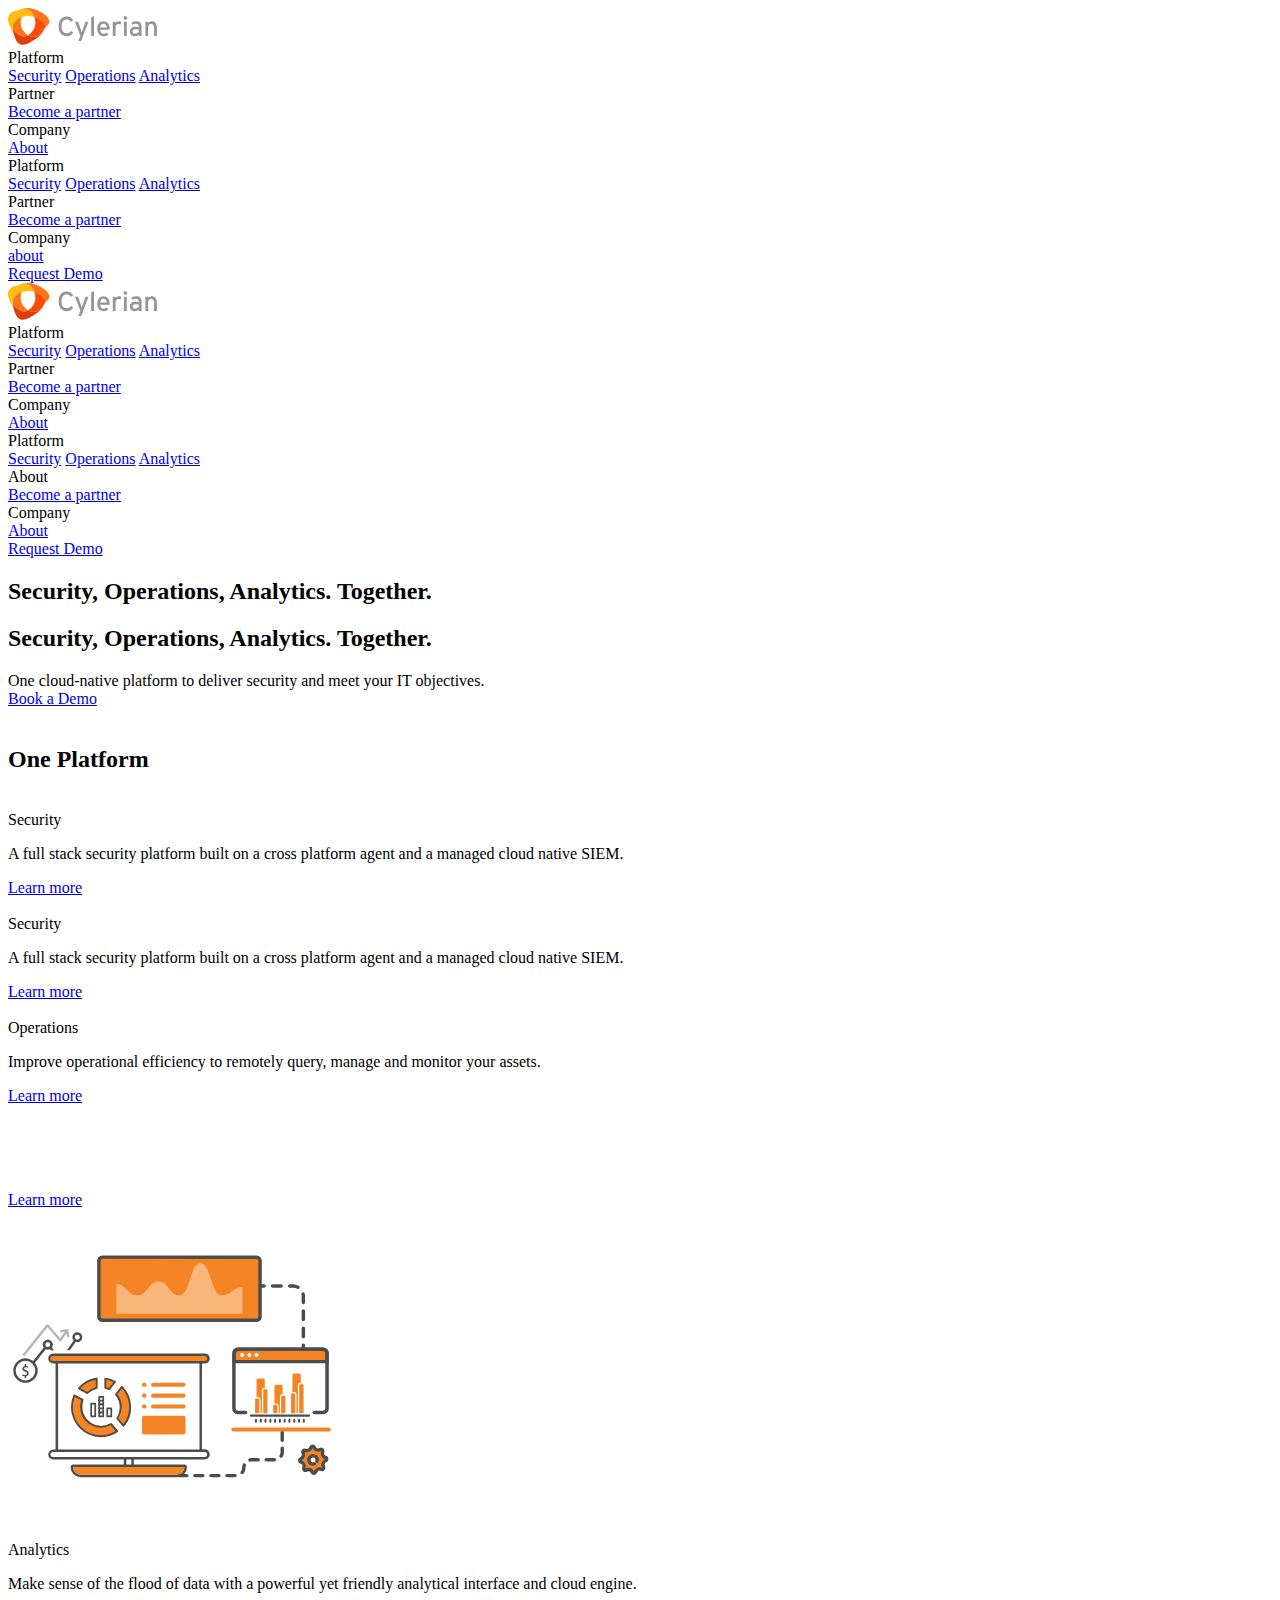
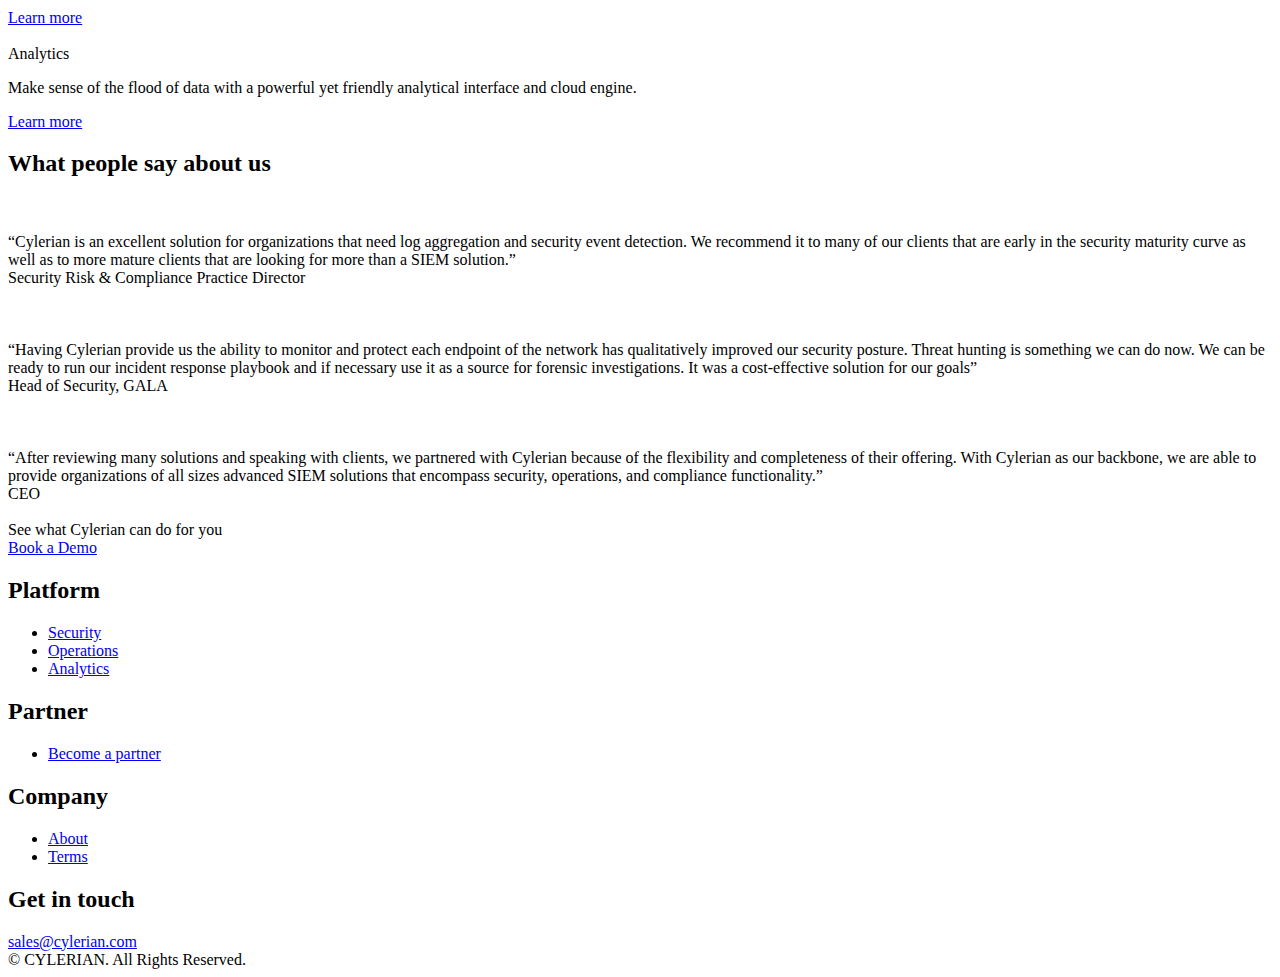
==== commit 6797c20e: "Add files via upload" ====
--- a/index.html
+++ b/index.html
@@ -9,9 +9,12 @@
   <meta content="Cylerian | Home" property="twitter:title">
   <meta content="width=device-width, initial-scale=1" name="viewport">
   <meta content="Cylerian" name="generator">
+  <link href="css/cylerian.css" rel="stylesheet" type="text/css">
+  <link href="css/responsive.css" rel="stylesheet" type="text/css">
+  <!--
   <link href="css/normalize.css" rel="stylesheet" type="text/css">
   <link href="css/Cylerian.css" rel="stylesheet" type="text/css">
-  <link href="css/cylerian-staging.css" rel="stylesheet" type="text/css">
+  <link href="css/cylerian-staging.css" rel="stylesheet" type="text/css">-->
   <!-- [if lt IE 9]><script src="https://cdnjs.cloudflare.com/ajax/libs/html5shiv/3.7.3/html5shiv.min.js" type="text/javascript"></script><![endif] -->
   <script type="text/javascript">!function(o,c){var n=c.documentElement,t=" w-mod-";n.className+=t+"js",("ontouchstart"in o||o.DocumentTouch&&c instanceof DocumentTouch)&&(n.className+=t+"touch")}(window,document);</script>
   <link href="images/favicon.png" rel="shortcut icon" type="image/x-icon">
@@ -84,7 +87,7 @@
       </div>
     </div>
   </div>
-  <div data-w-id="8d8153f9-1e8e-1c91-25b7-85a5cc1d8557" class="hero">
+  <div data-w-id="8d8153f9-1e8e-1c91-25b7-85a5cc1d8557" class="hero full_height">
     <div data-collapse="medium" data-animation="over-right" data-duration="400" role="banner" class="nav w-nav">
       <div class="nav-div">
         <a href="index.html" class="w-nav-brand"><img src="images/cylerian_logo.svg" alt="Cylerian logo"></a>
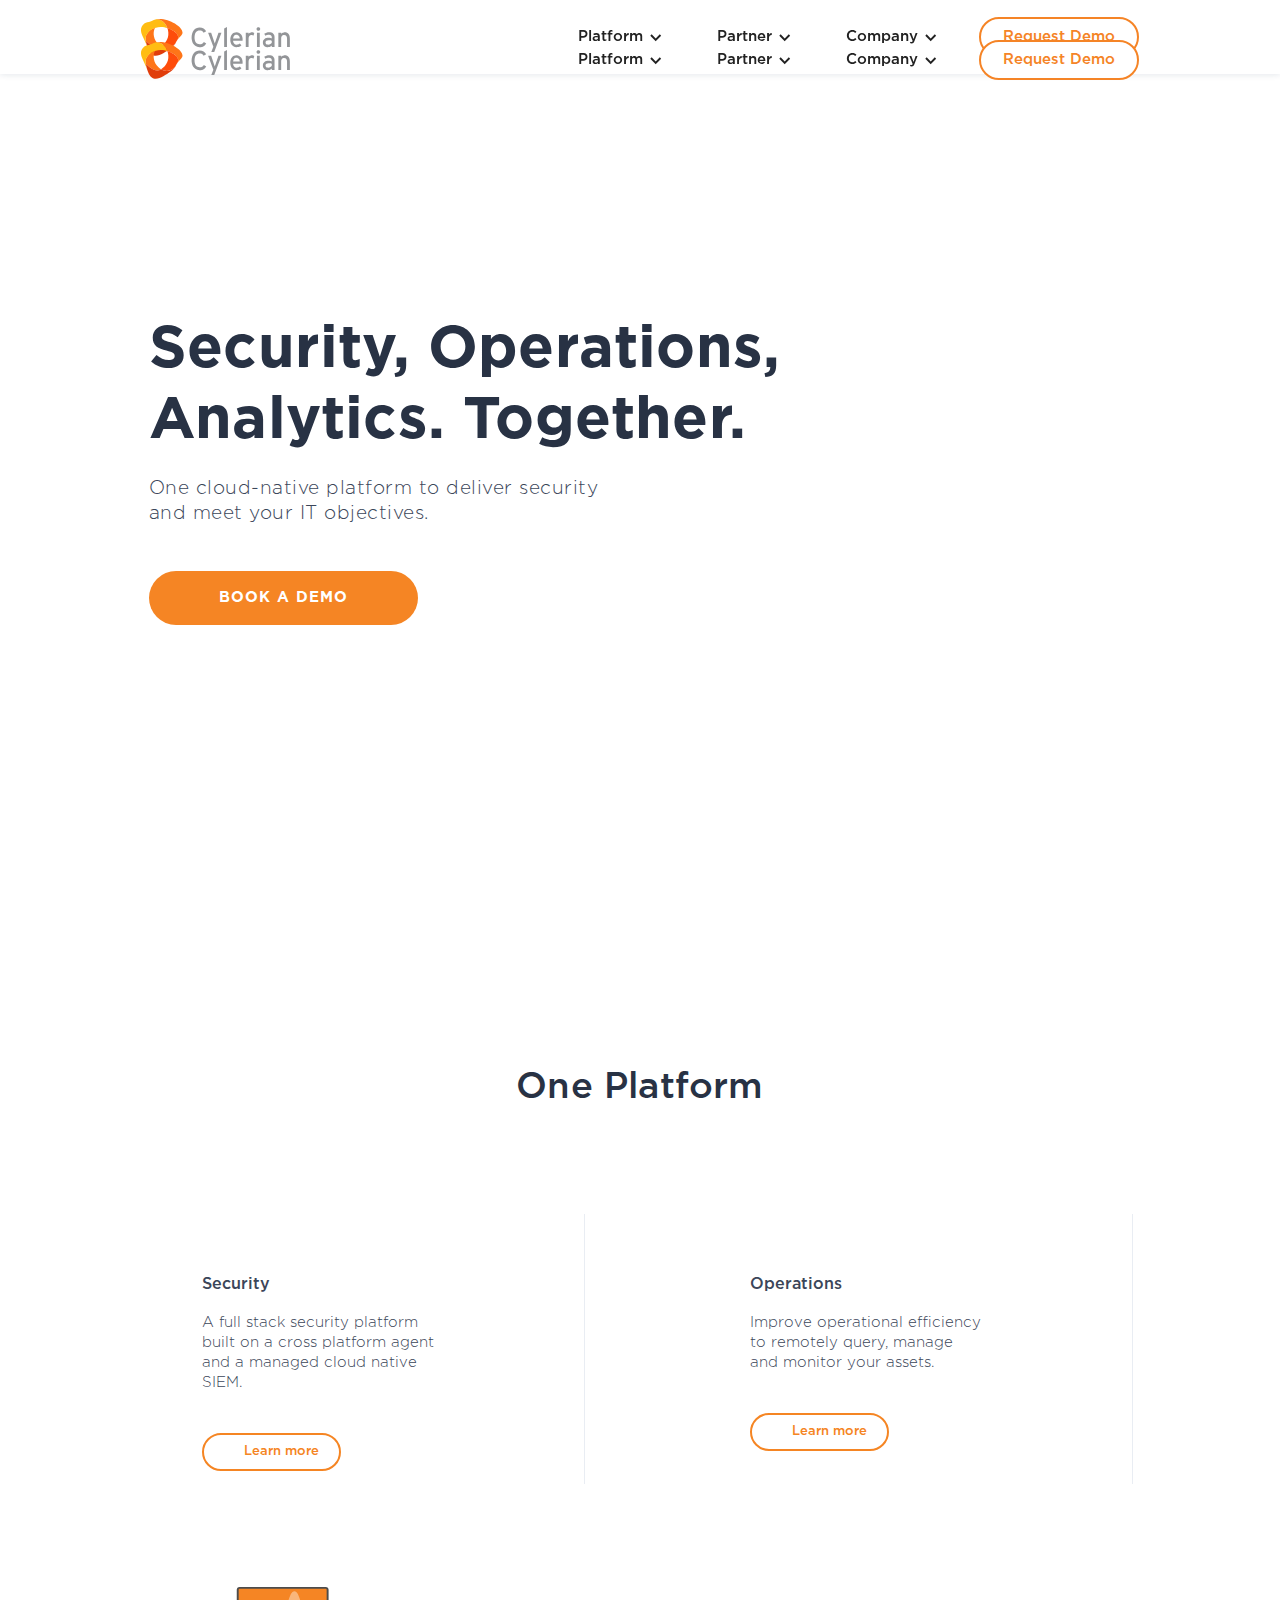
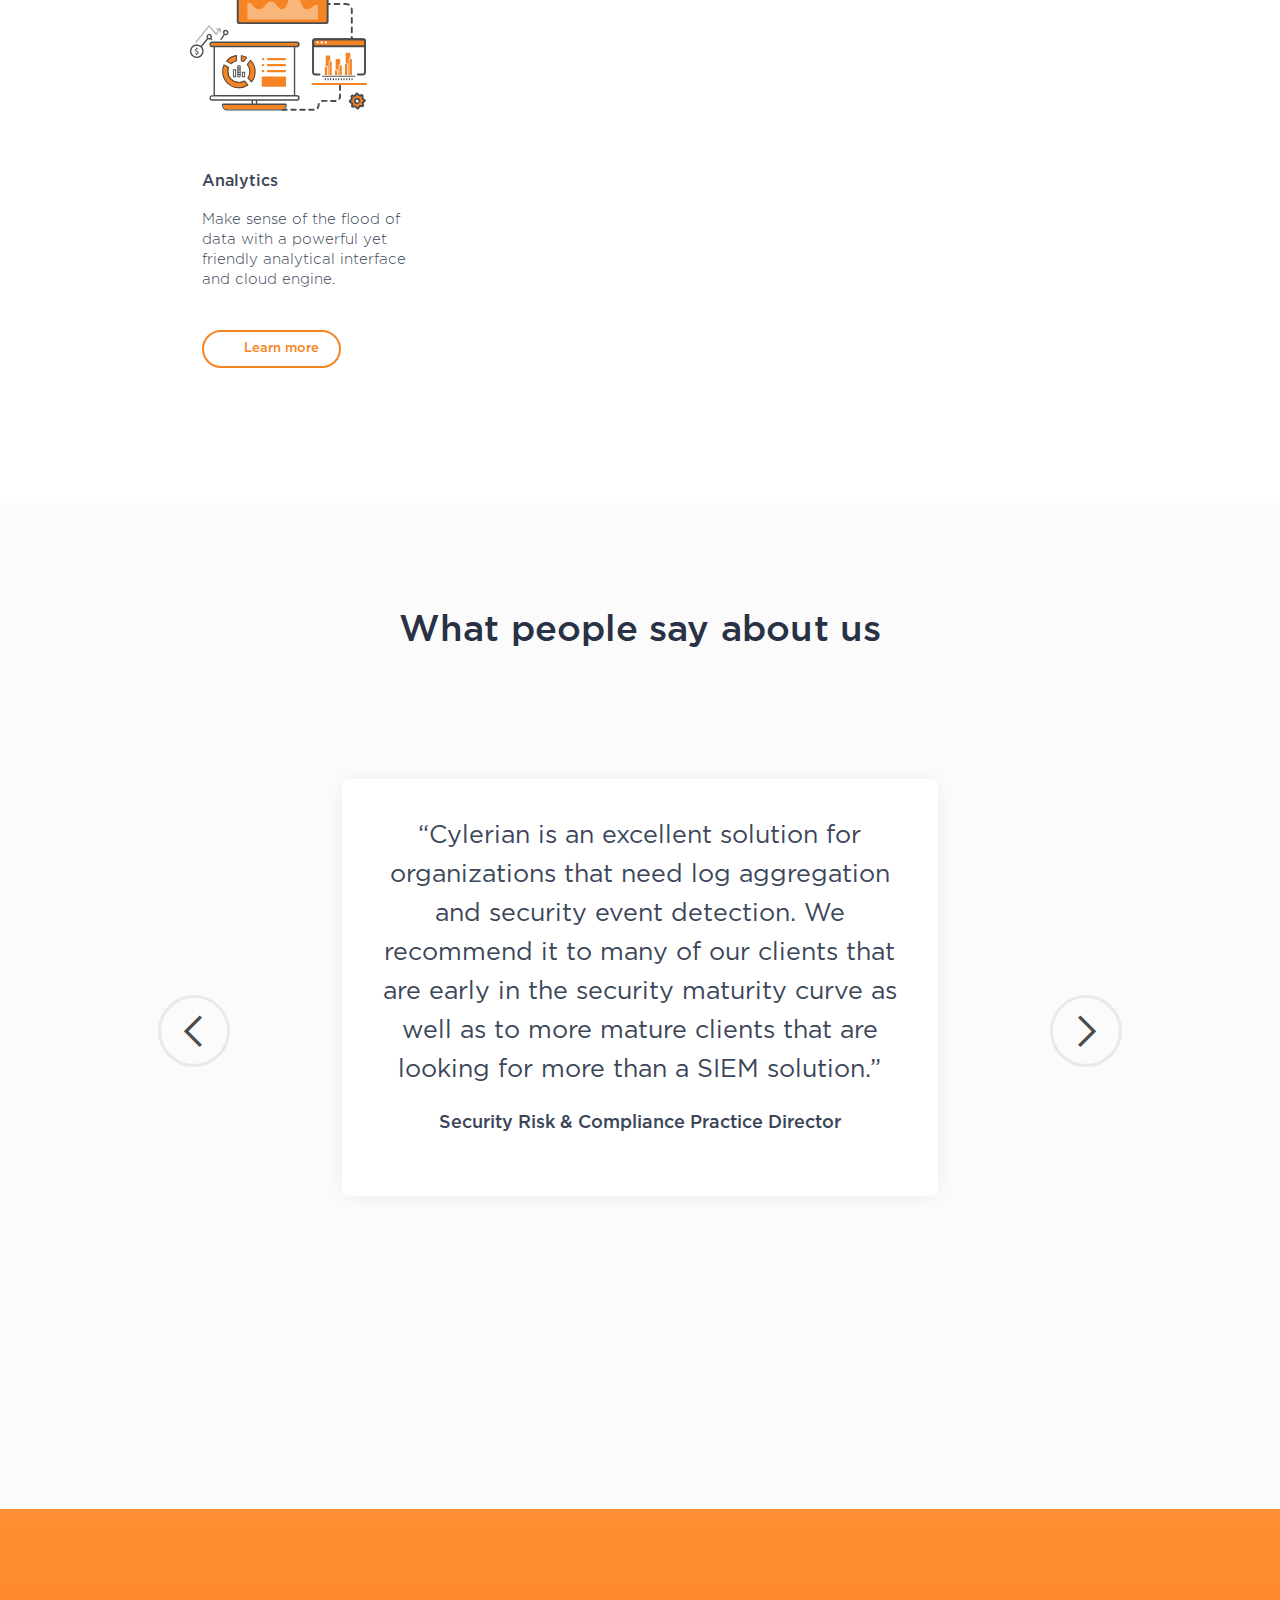
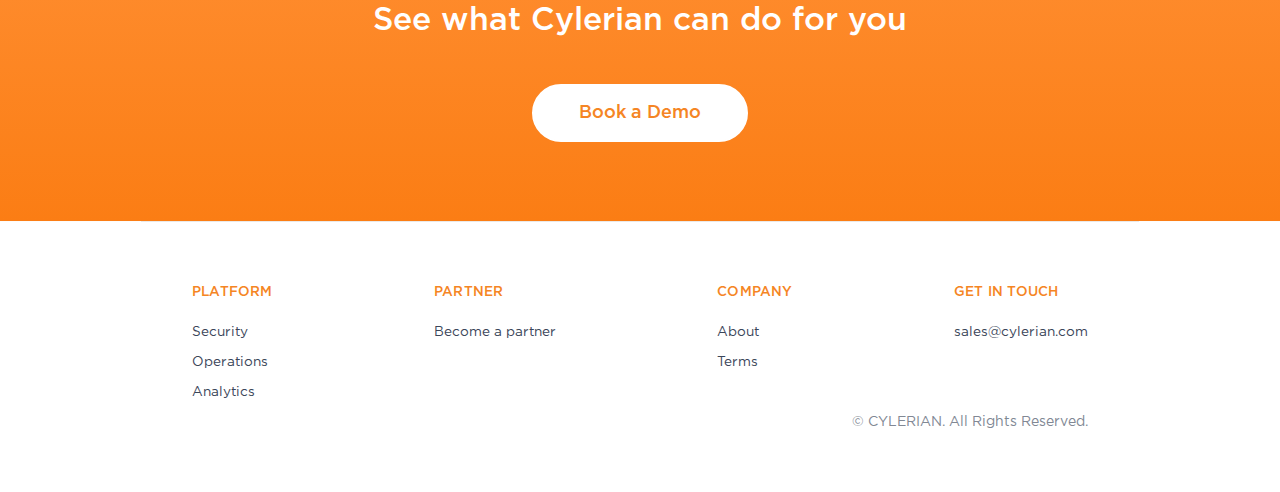
==== commit 96139c45: "Update index.html" ====
--- a/index.html
+++ b/index.html
@@ -3,6 +3,14 @@
 <!--  Last Published: Thu Jun 04 2020 13:59:02 GMT+0000 (Coordinated Universal Time)  -->
 <html data-wf-page="5ed8fd02ee2538fcfc2abd0a" data-wf-site="5ed8fd02ee25381a462abd09">
 <head>
+  <!-- Global site tag (gtag.js) - Google Analytics -->
+  <script async src="https://www.googletagmanager.com/gtag/js?id=UA-512942-2"></script>
+  <script>
+    window.dataLayer = window.dataLayer || [];
+    function gtag(){dataLayer.push(arguments);}
+    gtag('js', new Date());
+    gtag('config', 'UA-512942-2');
+  </script>
   <meta charset="utf-8">
   <title>Cylerian | Home</title>
   <meta content="Cylerian | Home" property="og:title">
@@ -157,8 +165,8 @@
     </div>
     <div class="container-div top space">
       <div class="splitdiv left">
-        <h2 class="h2 hero-title">Security, Operations, Analytics. Together.</h2>
-        <h2 class="h2 hero-title mobile">Security, Operations, Analytics. Together.</h2>
+        <h1 class="h2 hero-title">Security, Operations, Analytics. Together.</h1>
+        <h1 class="h2 hero-title mobile">Security, Operations, Analytics. Together.</h1>
         <div class="subhead hero-subhead">One cloud-native platform to deliver security and meet your IT objectives.</div>
         <div class="hero-button-div"><a href="demo-request.html" class="nav-button hero-button w-button">Book a Demo</a></div>
       </div>
--- a/css/cylerian.css
+++ b/css/cylerian.css
@@ -0,0 +1,2741 @@
+@font-face {
+    font-family: webflow-icons;
+    src: url("[data-uri]")
+        format("truetype");
+    font-weight: 400;
+    font-style: normal;
+}
+[class*=" w-icon-"],
+[class^="w-icon-"] {
+    font-family: webflow-icons !important;
+    speak: none;
+    font-style: normal;
+    font-weight: 400;
+    font-variant: normal;
+    text-transform: none;
+    line-height: 1;
+    -webkit-font-smoothing: antialiased;
+    -moz-osx-font-smoothing: grayscale;
+}
+
+@font-face {
+    font-family: "Gotham Pro";
+    src: url(../fonts/GothaProMed.otf) format("opentype");
+    font-weight: 500;
+    font-style: normal;
+}
+@font-face {
+    font-family: "Gotham Pro";
+    src: url(../fonts/GothaProLig.otf) format("opentype");
+    font-weight: 300;
+    font-style: normal;
+}
+@font-face {
+    font-family: "Gotham Pro";
+    src: url(../fonts/GothaProReg.otf) format("opentype");
+    font-weight: 400;
+    font-style: normal;
+}
+@font-face {
+    font-family: "Gotham Pro";
+    src: url(../fonts/GothaProBol.otf) format("opentype");
+    font-weight: 700;
+    font-style: normal;
+}
+@font-face {
+    font-family: "Gotham Pro";
+    src: url(../fonts/GothaProBla.otf) format("opentype");
+    font-weight: 900;
+    font-style: normal;
+}
+html {
+    font-family: sans-serif;
+    -ms-text-size-adjust: 100%;
+    -webkit-text-size-adjust: 100%;
+}
+
+body {
+    margin: 0 auto;
+    min-height: 100%;
+    background-color: #fff;
+    font-family: "Gotham Pro", sans-serif;
+    font-size: 14px;
+    line-height: 20px;
+    color: #333;
+}
+
+footer,
+header,
+main,
+menu,
+nav,
+section {
+    display: block;
+}
+[hidden],
+template {
+    display: none;
+}
+a {
+    background-color: transparent;
+}
+a:active,
+a:hover {
+    outline: 0;
+}
+b {
+    font-weight: 700;
+}
+h1 {
+    font-size: 2em;
+    margin: 0.67em 0;
+}
+small {
+    font-size: 80%;
+}
+img {
+    border: 0;
+}
+svg:not(:root) {
+    overflow: hidden;
+}
+hr {
+    box-sizing: content-box;
+    height: 0;
+}
+button,
+input,
+select {
+    color: inherit;
+    font: inherit;
+    margin: 0;
+}
+button {
+    overflow: visible;
+}
+button,
+select {
+    text-transform: none;
+}
+button,
+html input[type="button"],
+input[type="reset"] {
+    -webkit-appearance: button;
+    cursor: pointer;
+}
+button[disabled],
+html input[disabled] {
+    cursor: default;
+}
+button::-moz-focus-inner,
+input::-moz-focus-inner {
+    border: 0;
+    padding: 0;
+}
+input {
+    line-height: normal;
+}
+input[type="checkbox"],
+input[type="radio"] {
+    box-sizing: border-box;
+    padding: 0;
+}
+input[type="number"]::-webkit-inner-spin-button,
+input[type="number"]::-webkit-outer-spin-button {
+    height: auto;
+}
+input[type="search"] {
+    -webkit-appearance: none;
+}
+input[type="search"]::-webkit-search-cancel-button,
+input[type="search"]::-webkit-search-decoration {
+    -webkit-appearance: none;
+}
+td,
+th {
+    padding: 0;
+}
+
+.w-icon-slider-right:before {
+    content: "\e600";
+}
+.w-icon-slider-left:before {
+    content: "\e601";
+}
+.w-icon-nav-menu:before {
+    content: "\e602";
+}
+.w-icon-arrow-down:before,
+.w-icon-dropdown-toggle:before {
+    content: "\e603";
+}
+* {
+    -webkit-box-sizing: border-box;
+    -moz-box-sizing: border-box;
+    box-sizing: border-box;
+}
+html {
+    height: 100%;
+}
+
+img {
+    max-width: 100%;
+    vertical-align: middle;
+    display: inline-block;
+}
+html.w-mod-touch * {
+    background-attachment: scroll !important;
+}
+.w-block {
+    display: block;
+}
+.w-inline-block {
+    max-width: 100%;
+    display: inline-block;
+}
+.w-clearfix:after,
+.w-clearfix:before {
+    content: " ";
+    display: table;
+    grid-column-start: 1;
+    grid-row-start: 1;
+    grid-column-end: 2;
+    grid-row-end: 2;
+}
+.w-clearfix:after {
+    clear: both;
+}
+.w-hidden {
+    display: none;
+}
+.w-button {
+    display: inline-block;
+    padding: 9px 15px;
+    background-color: #3898ec;
+    color: #fff;
+    border: 0;
+    line-height: inherit;
+    text-decoration: none;
+    cursor: pointer;
+    border-radius: 0;
+}
+input.w-button {
+    -webkit-appearance: button;
+}
+html[data-w-dynpage] [data-w-cloak] {
+    color: transparent !important;
+}
+.w-webflow-badge,
+.w-webflow-badge * {
+    position: static;
+    left: auto;
+    top: auto;
+    right: auto;
+    bottom: auto;
+    z-index: auto;
+    display: block;
+    visibility: visible;
+    overflow: visible;
+    overflow-x: visible;
+    overflow-y: visible;
+    box-sizing: border-box;
+    width: auto;
+    height: auto;
+    max-height: none;
+    max-width: none;
+    min-height: 0;
+    min-width: 0;
+    margin: 0;
+    padding: 0;
+    float: none;
+    clear: none;
+    border: 0 none transparent;
+    border-radius: 0;
+    background: 0 0;
+    background-image: none;
+    background-position: 0 0;
+    background-size: auto auto;
+    background-repeat: repeat;
+    background-origin: padding-box;
+    background-clip: border-box;
+    background-attachment: scroll;
+    background-color: transparent;
+    box-shadow: none;
+    opacity: 1;
+    transform: none;
+    transition: none;
+    direction: ltr;
+    font-family: inherit;
+    font-weight: inherit;
+    color: inherit;
+    font-size: inherit;
+    line-height: inherit;
+    font-style: inherit;
+    font-variant: inherit;
+    text-align: inherit;
+    letter-spacing: inherit;
+    text-decoration: inherit;
+    text-indent: 0;
+    text-transform: inherit;
+    list-style-type: disc;
+    text-shadow: none;
+    font-smoothing: auto;
+    vertical-align: baseline;
+    cursor: inherit;
+    white-space: inherit;
+    word-break: normal;
+    word-spacing: normal;
+    word-wrap: normal;
+}
+.w-webflow-badge {
+    position: fixed !important;
+    display: inline-block !important;
+    visibility: visible !important;
+    opacity: 1 !important;
+    z-index: 2147483647 !important;
+    top: auto !important;
+    right: 12px !important;
+    bottom: 12px !important;
+    left: auto !important;
+    color: #aaadb0 !important;
+    background-color: #fff !important;
+    border-radius: 3px !important;
+    padding: 6px 8px 6px 6px !important;
+    font-size: 12px !important;
+    opacity: 1 !important;
+    line-height: 14px !important;
+    text-decoration: none !important;
+    transform: none !important;
+    margin: 0 !important;
+    width: auto !important;
+    height: auto !important;
+    overflow: visible !important;
+    white-space: nowrap;
+    box-shadow: 0 0 0 1px rgba(0, 0, 0, 0.1), 0 1px 3px rgba(0, 0, 0, 0.1);
+    cursor: pointer;
+}
+.w-webflow-badge > img {
+    display: inline-block !important;
+    visibility: visible !important;
+    opacity: 1 !important;
+    vertical-align: middle !important;
+}
+h1,
+h2,
+h3,
+h4,
+h5,
+h6 {
+    font-weight: 700;
+    margin-bottom: 10px;
+}
+h1 {
+    font-size: 38px;
+    line-height: 44px;
+    margin-top: 20px;
+}
+h2 {
+    font-size: 32px;
+    line-height: 36px;
+    margin-top: 20px;
+}
+h3 {
+    font-size: 24px;
+    line-height: 30px;
+    margin-top: 20px;
+}
+h4 {
+    font-size: 18px;
+    line-height: 24px;
+    margin-top: 10px;
+}
+h5 {
+    font-size: 14px;
+    line-height: 20px;
+    margin-top: 10px;
+}
+h6 {
+    font-size: 12px;
+    line-height: 18px;
+    margin-top: 10px;
+}
+p {
+    margin-top: 0;
+    margin-bottom: 10px;
+}
+ul {
+    margin-top: 0;
+    margin-bottom: 10px;
+    padding-left: 40px;
+}
+.w-list-unstyled {
+    padding-left: 0;
+    list-style: none;
+}
+button,
+html input[type="button"],
+input[type="reset"] {
+    border: 0;
+    cursor: pointer;
+    -webkit-appearance: button;
+}
+.w-form {
+    margin: 0 0 15px;
+}
+.w-form-done {
+    display: none;
+    padding: 20px;
+    text-align: center;
+    background-color: #ddd;
+}
+label {
+    display: block;
+    margin-bottom: 5px;
+    font-weight: 700;
+}
+.w-input,
+.w-select {
+    display: block;
+    width: 100%;
+    height: 38px;
+    padding: 8px 12px;
+    margin-bottom: 10px;
+    font-size: 14px;
+    line-height: 1.428571429;
+    color: #333;
+    vertical-align: middle;
+    background-color: #fff;
+    border: 1px solid #ccc;
+}
+.w-input:-moz-placeholder,
+.w-select:-moz-placeholder {
+    color: #999;
+}
+.w-input::-moz-placeholder,
+.w-select::-moz-placeholder {
+    color: #999;
+    opacity: 1;
+}
+.w-input:-ms-input-placeholder,
+.w-select:-ms-input-placeholder {
+    color: #999;
+}
+.w-input::-webkit-input-placeholder,
+.w-select::-webkit-input-placeholder {
+    color: #999;
+}
+.w-input:focus,
+.w-select:focus {
+    border-color: #3898ec;
+    outline: 0;
+}
+.w-input[disabled],
+.w-input[readonly],
+.w-select[disabled],
+.w-select[readonly] {
+    cursor: not-allowed;
+    background-color: #eee;
+}
+.w-select {
+    background-color: #f3f3f3;
+}
+.w-select[multiple] {
+    height: auto;
+}
+.w-form-label {
+    display: inline-block;
+    cursor: pointer;
+    font-weight: 400;
+    margin-bottom: 0;
+}
+.w-file-remove-link {
+    margin-top: 3px;
+    margin-left: 10px;
+    width: auto;
+    height: auto;
+    padding: 3px;
+    display: block;
+    cursor: pointer;
+}
+.w-container {
+    margin-left: auto;
+    margin-right: auto;
+    max-width: 940px;
+}
+.w-container:after,
+.w-container:before {
+    content: " ";
+    display: table;
+    grid-column-start: 1;
+    grid-row-start: 1;
+    grid-column-end: 2;
+    grid-row-end: 2;
+}
+.w-container:after {
+    clear: both;
+}
+.w-hidden-main {
+    display: none !important;
+}
+
+.w-slider {
+    position: relative;
+    height: 300px;
+    text-align: center;
+    background: #ddd;
+    clear: both;
+    -webkit-tap-highlight-color: transparent;
+    tap-highlight-color: transparent;
+}
+.w-slider-mask {
+    position: relative;
+    display: block;
+    overflow: hidden;
+    z-index: 1;
+    left: 0;
+    right: 0;
+    height: 100%;
+    white-space: nowrap;
+}
+.w-slide {
+    position: relative;
+    display: inline-block;
+    vertical-align: top;
+    width: 100%;
+    height: 100%;
+    white-space: normal;
+    text-align: left;
+}
+.w-slider-nav {
+    position: absolute;
+    z-index: 2;
+    top: auto;
+    right: 0;
+    bottom: 0;
+    left: 0;
+    margin: auto;
+    padding-top: 10px;
+    height: 40px;
+    text-align: center;
+    -webkit-tap-highlight-color: transparent;
+    tap-highlight-color: transparent;
+}
+.w-slider-nav.w-round > div {
+    border-radius: 100%;
+}
+.w-slider-nav.w-num > div {
+    width: auto;
+    height: auto;
+    padding: 0.2em 0.5em;
+    font-size: inherit;
+    line-height: inherit;
+}
+.w-slider-nav.w-shadow > div {
+    box-shadow: 0 0 3px rgba(51, 51, 51, 0.4);
+}
+.w-slider-nav-invert {
+    color: #fff;
+}
+.w-slider-nav-invert > div {
+    background-color: rgba(34, 34, 34, 0.4);
+}
+.w-slider-nav-invert > div.w-active {
+    background-color: #222;
+}
+.w-slider-dot {
+    position: relative;
+    display: inline-block;
+    width: 1em;
+    height: 1em;
+    background-color: rgba(255, 255, 255, 0.4);
+    cursor: pointer;
+    margin: 0 3px 0.5em;
+    transition: background-color 0.1s, color 0.1s;
+}
+.w-slider-dot.w-active {
+    background-color: #fff;
+}
+.w-slider-arrow-left,
+.w-slider-arrow-right {
+    position: absolute;
+    width: 80px;
+    top: 0;
+    right: 0;
+    bottom: 0;
+    left: 0;
+    margin: auto;
+    cursor: pointer;
+    overflow: hidden;
+    color: #fff;
+    font-size: 40px;
+    -webkit-tap-highlight-color: transparent;
+    tap-highlight-color: transparent;
+    -webkit-user-select: none;
+    -moz-user-select: none;
+    -ms-user-select: none;
+    user-select: none;
+}
+.w-slider-arrow-left [class*=" w-icon-"],
+.w-slider-arrow-left [class^="w-icon-"],
+.w-slider-arrow-right [class*=" w-icon-"],
+.w-slider-arrow-right [class^="w-icon-"] {
+    position: absolute;
+}
+.w-slider-arrow-left {
+    z-index: 3;
+    right: auto;
+}
+.w-slider-arrow-right {
+    z-index: 4;
+    left: auto;
+}
+.w-icon-slider-left,
+.w-icon-slider-right {
+    top: 0;
+    right: 0;
+    bottom: 0;
+    left: 0;
+    margin: auto;
+    width: 1em;
+    height: 1em;
+}
+.w-dropdown {
+    display: inline-block;
+    position: relative;
+    text-align: left;
+    margin-left: auto;
+    margin-right: auto;
+    z-index: 900;
+}
+.w-dropdown-link,
+.w-dropdown-toggle {
+    position: relative;
+    vertical-align: top;
+    text-decoration: none;
+    color: #222;
+    padding: 20px;
+    text-align: left;
+    margin-left: auto;
+    margin-right: auto;
+    white-space: nowrap;
+}
+.w-dropdown-toggle {
+    -webkit-user-select: none;
+    -moz-user-select: none;
+    -ms-user-select: none;
+    user-select: none;
+    display: inline-block;
+    cursor: pointer;
+    padding-right: 40px;
+}
+.w-icon-dropdown-toggle {
+    position: absolute;
+    top: 0;
+    right: 0;
+    bottom: 0;
+    margin: auto;
+    margin-right: 20px;
+    width: 1em;
+    height: 1em;
+}
+.w-dropdown-list {
+    position: absolute;
+    background: #ddd;
+    display: none;
+    min-width: 100%;
+}
+.w-dropdown-list.w--open {
+    display: block;
+}
+.w-dropdown-link {
+    padding: 10px 20px;
+    display: block;
+    color: #222;
+}
+.w-dropdown-link.w--current {
+    color: #0082f3;
+}
+
+.w-nav {
+    position: relative;
+    background: #ddd;
+    z-index: 1000;
+}
+.w-nav:after,
+.w-nav:before {
+    content: " ";
+    display: table;
+    grid-column-start: 1;
+    grid-row-start: 1;
+    grid-column-end: 2;
+    grid-row-end: 2;
+}
+.w-nav:after {
+    clear: both;
+}
+.w-nav-brand {
+    position: relative;
+    float: left;
+    text-decoration: none;
+    color: #333;
+}
+.w-nav-link {
+    position: relative;
+    display: inline-block;
+    vertical-align: top;
+    text-decoration: none;
+    color: #222;
+    padding: 20px;
+    text-align: left;
+    margin-left: auto;
+    margin-right: auto;
+}
+.w-nav-link.w--current {
+    color: #0082f3;
+}
+.w-nav-menu {
+    position: relative;
+    float: right;
+}
+[data-nav-menu-open] {
+    display: block !important;
+    position: absolute;
+    top: 100%;
+    left: 0;
+    right: 0;
+    background: #c8c8c8;
+    text-align: center;
+    overflow: visible;
+    min-width: 200px;
+}
+.w--nav-link-open {
+    display: block;
+    position: relative;
+}
+.w-nav-overlay {
+    position: absolute;
+    overflow: hidden;
+    display: none;
+    top: 100%;
+    left: 0;
+    right: 0;
+    width: 100%;
+}
+.w-nav-overlay [data-nav-menu-open] {
+    top: 0;
+}
+.w-nav[data-animation="over-left"] .w-nav-overlay {
+    width: auto;
+}
+.w-nav[data-animation="over-left"] .w-nav-overlay,
+.w-nav[data-animation="over-left"] [data-nav-menu-open] {
+    right: auto;
+    z-index: 1;
+    top: 0;
+}
+.w-nav[data-animation="over-right"] .w-nav-overlay {
+    width: auto;
+}
+.w-nav[data-animation="over-right"] .w-nav-overlay,
+.w-nav[data-animation="over-right"] [data-nav-menu-open] {
+    left: auto;
+    z-index: 1;
+    top: 0;
+}
+.w-nav-button {
+    position: relative;
+    float: right;
+    padding: 18px;
+    font-size: 24px;
+    display: none;
+    cursor: pointer;
+    -webkit-tap-highlight-color: transparent;
+    tap-highlight-color: transparent;
+    -webkit-user-select: none;
+    -moz-user-select: none;
+    -ms-user-select: none;
+    user-select: none;
+}
+.w-nav-button.w--open {
+    background-color: #c8c8c8;
+    color: #fff;
+}
+.w-nav[data-collapse="all"] .w-nav-menu {
+    display: none;
+}
+.w-nav[data-collapse="all"] .w-nav-button {
+    display: block;
+}
+.w--nav-dropdown-open {
+    display: block;
+}
+.w--nav-dropdown-toggle-open {
+    display: block;
+}
+.w--nav-dropdown-list-open {
+    position: static;
+}
+
+.w-tabs {
+    position: relative;
+}
+.w-tabs:after,
+.w-tabs:before {
+    content: " ";
+    display: table;
+    grid-column-start: 1;
+    grid-row-start: 1;
+    grid-column-end: 2;
+    grid-row-end: 2;
+}
+.w-tabs:after {
+    clear: both;
+}
+.w-tab-menu {
+    position: relative;
+}
+.w-tab-link {
+    position: relative;
+    display: inline-block;
+    vertical-align: top;
+    text-decoration: none;
+    padding: 9px 30px;
+    text-align: left;
+    cursor: pointer;
+    color: #222;
+    background-color: #ddd;
+}
+.w-tab-link.w--current {
+    background-color: #c8c8c8;
+}
+.w-tab-link:focus {
+    outline: 0;
+}
+.w-tab-content {
+    position: relative;
+    display: block;
+    overflow: hidden;
+}
+.w-tab-pane {
+    position: relative;
+    display: none;
+}
+.w--tab-active {
+    display: block;
+}
+
+.w-ix-emptyfix:after {
+    content: "";
+}
+@keyframes spin {
+    0% {
+        transform: rotate(0);
+    }
+    100% {
+        transform: rotate(360deg);
+    }
+}
+.w-dyn-empty {
+    padding: 10px;
+    background-color: #ddd;
+}
+.w-dyn-hide {
+    display: none !important;
+}
+.w-dyn-bind-empty {
+    display: none !important;
+}
+.flex {
+    display: flex;
+    justify-content: space-between;
+    align-items: flex-start;
+    align-content: flex-start;
+}
+.flex > div {
+    flex: none;
+    flex-grow: 0;
+    flex-shrink: 0;
+    flex-basis: auto;
+}
+.flex .header-block {
+    margin-bottom: 20px;
+    text-align: center;
+}
+.flex p {
+    font-size: 1.2857142857rem;
+    line-height: 1.56;
+    letter-spacing: -0.2px;
+    color: #6b5a7e;
+    display: block;
+    text-align: left;
+}
+.flex .icon {
+    display: block;
+    vertical-align: middle;
+    margin: 0 auto 20px;
+    width: 70px;
+    height: 70px;
+    margin-top: 0;
+    margin-right: auto;
+    margin-bottom: 20px;
+    margin-left: auto;
+}
+.flex .title {
+    font-size: 1.7142857143rem;
+    font-weight: 500;
+    letter-spacing: -0.2px;
+    color: #1e0936;
+    margin: 0 auto;
+    margin-top: 0;
+    margin-right: auto;
+    margin-bottom: 0;
+    margin-left: auto;
+}
+.mission .wrapper {
+    display: flex;
+    justify-content: space-between;
+    align-items: stretch;
+    align-content: stretch;
+}
+.mission {
+    z-index: 10;
+    position: relative;
+}
+.mission .right {
+    padding: 120px 70px 100px;
+    flex: none;
+    width: 50%;
+    padding-top: 120px;
+    padding-right: 70px;
+    padding-bottom: 100px;
+    padding-left: 70px;
+    flex-grow: 0;
+    flex-shrink: 0;
+    flex-basis: auto;
+}
+.mission .right .is-h2 {
+    font-size: 2.5714285714rem;
+    font-weight: 600;
+    color: #1e0936;
+    display: block;
+    margin-bottom: 30px;
+}
+.mission .left {
+    flex: none;
+    width: 50%;
+    display: flex;
+    align-items: center;
+    flex-grow: 0;
+    flex-shrink: 0;
+    flex-basis: auto;
+}
+.mission .right .is-h2,
+.right h2 {
+    font-size: 2.5714285714rem;
+    font-weight: 600;
+    color: #1e0936;
+    display: block;
+    margin-bottom: 30px;
+}
+.right p {
+    font-size: 1.2857142857rem;
+    line-height: 1.56;
+    color: #6b5a7e;
+}
+.right p + p {
+    margin-top: 20px;
+}
+.left .picture img {
+    width: 100%;
+    height: 100%;
+    -o-object-fit: cover;
+    object-fit: cover;
+    position: relative;
+    overflow: hidden;
+    overflow-x: hidden;
+    overflow-y: hidden;
+}
+.hero {
+    display: -webkit-box;
+    display: -webkit-flex;
+    display: -ms-flexbox;
+    display: flex;
+    padding-top: 0;
+    padding-right: 0;
+    padding-left: 0;
+    -webkit-box-orient: horizontal;
+    -webkit-box-direction: normal;
+    -webkit-flex-direction: row;
+    -ms-flex-direction: row;
+    flex-direction: row;
+    -webkit-box-pack: justify;
+    -webkit-justify-content: space-between;
+    -ms-flex-pack: justify;
+    justify-content: space-between;
+    -webkit-flex-wrap: nowrap;
+    -ms-flex-wrap: nowrap;
+    flex-wrap: nowrap;
+    -webkit-box-align: center;
+    -webkit-align-items: center;
+    -ms-flex-align: center;
+    align-items: center;
+}
+.hero.inner {
+    padding-right: 6%;
+    height: 100vh;
+}
+.hero.inner.product {
+    height: 100vh;
+    padding-top: 180px;
+    padding-bottom: 200px;
+}
+
+.container-div {
+    display: block;
+    width: 100%;
+    margin-right: 0;
+    -webkit-box-orient: horizontal;
+    -webkit-box-direction: normal;
+    -webkit-flex-direction: row;
+    -ms-flex-direction: row;
+    flex-direction: row;
+    -webkit-box-pack: center;
+    -webkit-justify-content: center;
+    -ms-flex-pack: center;
+    justify-content: center;
+    -webkit-box-align: center;
+    -webkit-align-items: center;
+    -ms-flex-align: center;
+    align-items: center;
+    -webkit-box-flex: 0;
+    -webkit-flex: 0 0 auto;
+    -ms-flex: 0 0 auto;
+    flex: 0 0 auto;
+}
+.container-div.top {
+    position: relative;
+    display: -webkit-box;
+    display: -webkit-flex;
+    display: -ms-flexbox;
+    display: flex;
+    padding-left: 6%;
+    -webkit-box-pack: justify;
+    -webkit-justify-content: space-between;
+    -ms-flex-pack: justify;
+    justify-content: space-between;
+}
+.full_height {
+    height: 100vh;
+}
+.full_height_2 {
+    height: 100vh;
+    margin-top:15vh
+}
+.container-div.top-container {
+    margin-bottom: 40px;
+}
+.container-div.top-container.product {
+    margin-bottom: 0;
+}
+.slider-section {
+    padding: 90px 12% 125px;
+    background-color: #fbfbfb;
+}
+.subtitle,
+.title {
+    text-align: center;
+    color: #fff;
+}
+.subtitle {
+    color: #283244;
+    font-size: 1.5em;
+}
+.title-content-div {
+    margin-bottom: 30px;
+    -webkit-justify-content: space-around;
+    -ms-flex-pack: distribute;
+    justify-content: space-around;
+    -webkit-box-align: start;
+    -webkit-align-items: flex-start;
+    -ms-flex-align: start;
+    align-items: flex-start;
+    text-align: center;
+}
+.h2 {
+    font-size: 2.6em;
+    font-weight: 500;
+    text-align: center;
+    color: #283244;
+    letter-spacing: 0.2px;
+    margin-bottom: 20px;
+}
+.h2.hero-title {
+    display: inline-block;
+    max-width: 760px;
+    min-width: 760px;
+    margin-bottom: 20px;
+    color: #283244;
+    font-size: 4.2em;
+    line-height: 1.2em;
+    font-weight: 600;
+    text-align: left;
+    white-space: normal;
+}
+.h2.hero-title.mobile {
+    display: none;
+}
+.h2.hero-title.inner {
+    white-space: normal;
+}
+.h2.left {
+    font-size: 28px;
+    line-height: 32px;
+    text-align: left;
+}
+.subhead {
+    margin-top: 15px;
+    color: #3b4659;
+    font-size: 19px;
+    font-weight: 300;
+    text-align: center;
+    letter-spacing: 0.5px;
+}
+.subhead.hero-subhead {
+    max-width: 450px;
+    margin-top: 0;
+    margin-bottom: 30px;
+    padding-right: 0;
+    color: #3b4659;
+    font-size: 19px;
+    line-height: 25px;
+    font-weight: 300;
+    text-align: left;
+}
+.subhead-key-features {
+    max-width: 550px;
+    margin-top: 0;
+    margin-bottom: 30px;
+    padding-right: 0;
+    color: #fff;
+    font-size: 2.5em;
+    line-height: 1.2em;
+    font-weight: 400;
+    text-align: left;
+}
+.features {
+    display: -webkit-box;
+    display: -webkit-flex;
+    display: -ms-flexbox;
+    display: flex;
+    padding: 150px 11.5% 90px;
+    -webkit-box-orient: horizontal;
+    -webkit-box-direction: normal;
+    -webkit-flex-direction: row;
+    -ms-flex-direction: row;
+    flex-direction: row;
+    -webkit-box-pack: center;
+    -webkit-justify-content: center;
+    -ms-flex-pack: center;
+    justify-content: center;
+    -webkit-flex-wrap: wrap;
+    -ms-flex-wrap: wrap;
+    flex-wrap: wrap;
+    -webkit-box-align: center;
+    -webkit-align-items: center;
+    -ms-flex-align: center;
+    align-items: center;
+    grid-auto-columns: 1fr;
+    grid-column-gap: 16px;
+    grid-row-gap: 16px;
+    -ms-grid-columns: 1fr 1fr;
+    grid-template-columns: 1fr 1fr;
+    -ms-grid-rows: auto auto;
+    grid-template-rows: auto auto;
+}
+
+.arrow {
+    display: -webkit-box;
+    display: -webkit-flex;
+    display: -ms-flexbox;
+    display: flex;
+    width: 72px;
+    height: 72px;
+    -webkit-box-pack: center;
+    -webkit-justify-content: center;
+    -ms-flex-pack: center;
+    justify-content: center;
+    -webkit-box-align: center;
+    -webkit-align-items: center;
+    -ms-flex-align: center;
+    align-items: center;
+    border: 3px solid #e9e9e9;
+    border-radius: 200px;
+    -webkit-transition: all 0.2s ease;
+    transition: all 0.2s ease;
+    color: #4c4c4c;
+    font-size: 36px;
+}
+.arrow:hover {
+    border-color: #ddd;
+    -webkit-transform: scale(1.03);
+    -ms-transform: scale(1.03);
+    transform: scale(1.03);
+}
+.link {
+    color: #00b0ff;
+    cursor: pointer;
+    text-decoration: none;
+}
+.link:hover {
+    color: #4c4c4c;
+}
+.line {
+    width: 1px;
+    margin-top: 32px;
+    margin-bottom: 32px;
+    padding-top: 0;
+    padding-bottom: 0;
+    -webkit-box-flex: 0;
+    -webkit-flex: 0 0 auto;
+    -ms-flex: 0 0 auto;
+    flex: 0 0 auto;
+    background-color: #e9edf3;
+}
+.feature-box {
+    display: -webkit-box;
+    display: -webkit-flex;
+    display: -ms-flexbox;
+    display: flex;
+    width: 33.27%;
+    margin-right: 0;
+    padding: 45px 55px;
+    -webkit-box-orient: vertical;
+    -webkit-box-direction: normal;
+    -webkit-flex-direction: column;
+    -ms-flex-direction: column;
+    flex-direction: column;
+    -webkit-box-pack: justify;
+    -webkit-justify-content: space-between;
+    -ms-flex-pack: justify;
+    justify-content: space-between;
+    -webkit-flex-wrap: nowrap;
+    -ms-flex-wrap: nowrap;
+    flex-wrap: nowrap;
+    -webkit-box-align: start;
+    -webkit-align-items: flex-start;
+    -ms-flex-align: start;
+    align-items: flex-start;
+    -webkit-box-flex: 0;
+    -webkit-flex: 0 0 auto;
+    -ms-flex: 0 0 auto;
+    flex: 0 0 auto;
+    background-color: transparent;
+    color: #3b4659;
+}
+.feature-box:hover {
+    background-color: #f58426;
+    box-shadow: 0 20px 20px -17px #d3d3d3;
+    color: #fff;
+}
+.feature-box.new:hover {
+    background-color: #f58426;
+    box-shadow: 0 0 20px 2px hsla(0, 0%, 82.7%, 0.2);
+    color: #3b4659;
+}
+.shadow {
+    box-shadow: 0 0 20px 2px hsla(0, 0%, 82.7%, 0.2);
+}
+.partner-includes {
+    display: inline-block;
+    width: 200px;
+    vertical-align: top;
+}
+.advantages {
+    display: inline-block;
+    width: 250px;
+    vertical-align: top;
+    color: #fff;
+    margin: 0 3vw;
+}
+.key-features,
+.key-values {
+    display: inline-block;
+    vertical-align: top;
+    width: 350px;
+    padding: 15px 10px;
+    margin-left: 10px;
+    margin-right: 10px;
+}
+.key-values {
+    height: 300px;
+}
+.features-container {
+    text-align: center;
+}
+.features-div {
+    display: -webkit-box;
+    display: -webkit-flex;
+    display: -ms-flexbox;
+    display: flex;
+    margin-top: 30px;
+    -webkit-box-orient: horizontal;
+    -webkit-box-direction: normal;
+    -webkit-flex-direction: row;
+    -ms-flex-direction: row;
+    flex-direction: row;
+    -webkit-box-pack: justify;
+    -webkit-justify-content: space-between;
+    -ms-flex-pack: justify;
+    justify-content: space-between;
+    -webkit-flex-wrap: wrap;
+    -ms-flex-wrap: wrap;
+    flex-wrap: wrap;
+    -webkit-box-align: stretch;
+    -webkit-align-items: stretch;
+    -ms-flex-align: stretch;
+    align-items: stretch;
+}
+.nav-button {
+    margin-right: 15px;
+    padding: 8px 22px;
+    border-style: solid;
+    border-width: 1px;
+    border-color: #ff8c00;
+    border-radius: 20px;
+    background-color: #fff;
+    color: #f58426;
+    font-size: 14px;
+    font-weight: 700;
+    text-align: center;
+    cursor: pointer;
+}
+.nav-button:hover {
+    background-color: #f58523;
+    color: #fff;
+}
+.nav-button.hero-button {
+    height: auto;
+    margin-top: 15px;
+    margin-right: 0;
+    padding: 17px 70px;
+    border-style: none;
+    border-radius: 200px;
+    background-color: #f58524;
+    color: #fff;
+    font-size: 15px;
+    letter-spacing: 1px;
+    text-transform: uppercase;
+}
+.nav-button.hero-button:hover {
+    background-color: #df7a00;
+}
+.feature-image {
+    display: block;
+    max-width: 250px;
+    margin-bottom: 20px;
+    padding: 0 50px 0 0;
+    -webkit-box-orient: vertical;
+    -webkit-box-direction: normal;
+    -webkit-flex-direction: column;
+    -ms-flex-direction: column;
+    flex-direction: column;
+    -webkit-box-pack: end;
+    -webkit-justify-content: flex-end;
+    -ms-flex-pack: end;
+    justify-content: flex-end;
+    -webkit-flex-wrap: nowrap;
+    -ms-flex-wrap: nowrap;
+    flex-wrap: nowrap;
+    -webkit-box-align: start;
+    -webkit-align-items: flex-start;
+    -ms-flex-align: start;
+    align-items: flex-start;
+    margin-left: -15px;
+}
+.key-feature-image,
+.partner-image,
+.values-image {
+    cursor: pointer;
+    display: flex;
+    float: left;
+    height: 80px;
+    width: 80px;
+    padding: 15px;
+    margin-right: 15px;
+    -webkit-box-orient: vertical;
+    -webkit-box-direction: normal;
+    -webkit-flex-direction: column;
+    -ms-flex-direction: column;
+    flex-direction: column;
+    -webkit-box-pack: end;
+    -webkit-justify-content: flex-end;
+    -ms-flex-pack: end;
+    justify-content: flex-end;
+    -webkit-flex-wrap: nowrap;
+    -ms-flex-wrap: nowrap;
+    flex-wrap: nowrap;
+    -webkit-box-align: start;
+    -webkit-align-items: flex-start;
+    -ms-flex-align: start;
+    align-items: flex-start;
+}
+.partner-image,
+.values-image {
+    cursor: default;
+    margin-right: 0;
+}
+.main-feature-text {
+    margin-bottom: 10px;
+    -webkit-flex-wrap: nowrap;
+    -ms-flex-wrap: nowrap;
+    flex-wrap: nowrap;
+    font-size: 15px;
+    font-weight: 300;
+    letter-spacing: normal;
+    white-space: normal;
+}
+.main-key-feature-text {
+    display: flex;
+    margin-bottom: 10px;
+    height: 100px;
+    -webkit-flex-wrap: nowrap;
+    -ms-flex-wrap: nowrap;
+    flex-wrap: nowrap;
+    font-size: 15px;
+    font-weight: 300;
+    letter-spacing: normal;
+    white-space: normal;
+    text-align: left;
+    color: #4c4c4c;
+}
+.buttondiv,
+.buttondiv-key-features {
+    display: -webkit-box;
+    display: -webkit-flex;
+    display: -ms-flexbox;
+    display: flex;
+    -webkit-box-orient: horizontal;
+    -webkit-box-direction: normal;
+    -webkit-flex-direction: row;
+    -ms-flex-direction: row;
+    flex-direction: row;
+    -webkit-box-pack: justify;
+    -webkit-justify-content: space-between;
+    -ms-flex-pack: justify;
+    justify-content: space-between;
+    -webkit-flex-wrap: nowrap;
+    -ms-flex-wrap: nowrap;
+    flex-wrap: nowrap;
+    -webkit-box-align: stretch;
+    -webkit-align-items: stretch;
+    -ms-flex-align: stretch;
+    align-items: stretch;
+}
+.buttondiv-key-features {
+    display: inline-block;
+    width: 100%;
+}
+.button-text {
+    margin-top: 0;
+    margin-bottom: 0;
+    font-size: 13px;
+}
+.learn-morelink {
+    display: -webkit-box;
+    display: -webkit-flex;
+    display: -ms-flexbox;
+    display: flex;
+    margin-top: 30px;
+    margin-left: 0;
+    padding: 7px 20px 7px 40px;
+    -webkit-box-orient: horizontal;
+    -webkit-box-direction: normal;
+    -webkit-flex-direction: row;
+    -ms-flex-direction: row;
+    flex-direction: row;
+    -webkit-justify-content: space-around;
+    -ms-flex-pack: distribute;
+    justify-content: space-around;
+    -webkit-flex-wrap: wrap;
+    -ms-flex-wrap: wrap;
+    flex-wrap: wrap;
+    -webkit-box-align: center;
+    -webkit-align-items: center;
+    -ms-flex-align: center;
+    align-items: center;
+    border: 2px solid #f58523;
+    border-radius: 200px;
+    background-color: #fff;
+    color: #f58523;
+    font-size: 13px;
+    font-weight: 500;
+    text-decoration: none;
+    background-image: url(../images/arrow-orange_1arrow-orange.png);
+    background-repeat: no-repeat;
+    background-size: 15px;
+    background-position-y: 50%;
+    background-position-x: 15%;
+}
+.learn-morelink:hover {
+    background-color: #f58524;
+    color: #fff;
+    border: 2px solid #fff;
+    background-image: url(../images/arrow-white_1arrow-white.png);
+}
+.splitdiv {
+    display: -webkit-box;
+    display: -webkit-flex;
+    display: -ms-flexbox;
+    display: flex;
+    width: 50%;
+    -webkit-box-orient: vertical;
+    -webkit-box-direction: normal;
+    -webkit-flex-direction: column;
+    -ms-flex-direction: column;
+    flex-direction: column;
+    -webkit-box-pack: start;
+    -webkit-justify-content: flex-start;
+    -ms-flex-pack: start;
+    justify-content: flex-start;
+    -webkit-flex-wrap: nowrap;
+    -ms-flex-wrap: nowrap;
+    flex-wrap: nowrap;
+    -webkit-box-align: start;
+    -webkit-align-items: flex-start;
+    -ms-flex-align: start;
+    align-items: flex-start;
+    text-align: left;
+    text-transform: none;
+}
+.splitdiv.image {
+    position: relative;
+    top: 60px;
+    display: block;
+    overflow: hidden;
+    width: 54%;
+    margin-right: 0;
+    padding-right: 0;
+    float: right;
+    -webkit-box-align: end;
+    -webkit-align-items: flex-end;
+    -ms-flex-align: end;
+    align-items: flex-end;
+    -webkit-box-flex: 0;
+    -webkit-flex: 0 0 auto;
+    -ms-flex: 0 0 auto;
+    flex: 0 0 auto;
+}
+.splitdiv.image.inner {
+    top: 0;
+}
+.splitdiv.left {
+    position: relative;
+    left: 6%;
+    z-index: 1;
+    width: 46%;
+    -webkit-flex-wrap: nowrap;
+    -ms-flex-wrap: nowrap;
+    flex-wrap: nowrap;
+}
+.image {
+    display: block;
+    padding-top: 0;
+    float: right;
+}
+.image.inner {
+    max-width: 95%;
+}
+.footer {
+    padding-top: 25px;
+    padding-bottom: 25px;
+    -webkit-box-align: start;
+    -webkit-align-items: flex-start;
+    -ms-flex-align: start;
+    align-items: flex-start;
+    background: -moz-linear-gradient(top, rgba(255, 143, 51, 1) 0, rgba(251, 125, 20, 1) 100%);
+    background: -webkit-linear-gradient(top, rgba(255, 143, 51, 1) 0, rgba(251, 125, 20, 1) 100%);
+    background: linear-gradient(to bottom, rgba(255, 143, 51, 1) 0, rgba(251, 125, 20, 1) 100%);
+    text-align: center;
+}
+.footer.demo {
+    padding-top: 20px;
+    padding-right: 11%;
+    padding-left: 11%;
+}
+.footer.backing {
+    padding-top: 67px;
+    background-image: url(../images/cta-backing.png);
+    background-position: 0 0;
+    background-size: 100%;
+    background-repeat: no-repeat;
+}
+.footer.backing.curve-2 {
+    padding-top: 115px;
+    padding-bottom: 0;
+    background-image: url(../images/curved-shape.png);
+}
+.image-2 {
+    padding-bottom: 2px;
+    padding-left: 2px;
+    background-color: transparent;
+}
+.image-3 {
+    padding-bottom: 0;
+}
+.line-1 {
+    position: absolute;
+    left: 0;
+    top: 10px;
+    right: 0;
+    z-index: 2;
+    display: block;
+    width: 35px;
+    height: 2px;
+    margin-right: auto;
+    margin-left: auto;
+    background-color: #7a7a7a;
+}
+.line-1.simple {
+    top: 18px;
+}
+.line-1.simple.color {
+    background-color: #fff;
+}
+.line-3 {
+    position: absolute;
+    left: 0;
+    top: 30px;
+    right: 0;
+    z-index: 2;
+    display: block;
+    width: 35px;
+    height: 2px;
+    margin-right: auto;
+    margin-left: auto;
+    background-color: #7a7a7a;
+}
+.line-3.simple {
+    top: 38px;
+}
+.line-3.simple.color {
+    background-color: #fff;
+}
+.line-2 {
+    position: absolute;
+    left: 0;
+    top: 20px;
+    right: 0;
+    z-index: 1;
+    display: block;
+    width: 35px;
+    height: 2px;
+    margin-right: auto;
+    margin-left: auto;
+    background-color: #7a7a7a;
+}
+.line-2.simple {
+    top: 28px;
+}
+.line-2.simple.color {
+    background-color: #fff;
+}
+.hover-div,
+.hover-features {
+    display: none;
+    -webkit-box-orient: vertical;
+    -webkit-box-direction: normal;
+    -webkit-flex-direction: column;
+    -ms-flex-direction: column;
+    flex-direction: column;
+}
+.h2-inherit,
+.h3-inherit {
+    margin-top: 9px;
+    margin-bottom: 10px;
+    font-size: 1.15em;
+    line-height: 36px;
+    font-weight: 500;
+    text-align: left;
+}
+.h3-inherit {
+    font-size: 1em;
+    line-height: 22px;
+    color: #3b4659;
+    font-weight: 700;
+}
+.h3-advantages {
+    color: #fff;
+    font-size: 1.2em;
+    line-height: 22px;
+    font-weight: 500;
+    text-align: left;
+    margin-top: 9px;
+    margin-bottom: 10px;
+    padding-top: 15px;
+}
+.h3-inherit.white {    
+    padding-top: 15px;
+}
+.div-container {
+    display: -webkit-box;
+    display: -webkit-flex;
+    display: -ms-flexbox;
+    display: flex;
+    -webkit-box-pack: center;
+    -webkit-justify-content: center;
+    -ms-flex-pack: center;
+    justify-content: center;
+    -webkit-box-align: center;
+    -webkit-align-items: center;
+    -ms-flex-align: center;
+    align-items: center;
+}
+.left-text {
+    display: -webkit-box;
+    display: -webkit-flex;
+    display: -ms-flexbox;
+    display: flex;
+    -webkit-box-align: center;
+    -webkit-align-items: center;
+    -ms-flex-align: center;
+    align-items: center;
+    text-align: left;
+}
+.left-text.vert {
+    -webkit-box-orient: vertical;
+    -webkit-box-direction: normal;
+    -webkit-flex-direction: column;
+    -ms-flex-direction: column;
+    flex-direction: column;
+    -webkit-box-align: start;
+    -webkit-align-items: flex-start;
+    -ms-flex-align: start;
+    align-items: flex-start;
+}
+.large-cta-text {
+    margin-bottom: 10px;
+    font-size: 32px;
+    line-height: 40px;
+}
+.cta-subtext {
+    font-size: 19px;
+    line-height: 24px;
+    font-weight: 300;
+}
+.cta-subtext.dark2 {
+    color: #fff;
+    font-size: 20px;
+}
+.book-demo {
+    padding: 14px 45px;
+    border: 2px solid #f58524;
+    border-radius: 200px;
+    background-color: #f58524;
+}
+.book-demo:hover {
+    border-color: #df7a00;
+    background-color: #df7a00;
+    color: #fff;
+}
+.book-demo.white-outline {
+    border-color: #fff;
+}
+.book-demo.white {
+    margin-top: 33px;
+    margin-right: auto;
+    margin-left: auto;
+    padding-top: 16px;
+    padding-bottom: 16px;
+    border-width: 2px;
+    border-color: #fff;
+    background-color: #fff;
+    color: #f58524;
+}
+.book-demo.white:hover {
+    background-color: #f58524;
+    border-color: #fff;
+    color: #fff;
+}
+.footer-section {
+    padding: 60px 15% 40px;
+    -webkit-box-align: start;
+    -webkit-align-items: flex-start;
+    -ms-flex-align: start;
+    align-items: flex-start;
+    text-align: center;
+}
+.footer-flex-container {
+    display: -webkit-box;
+    display: -webkit-flex;
+    display: -ms-flexbox;
+    display: flex;
+    -webkit-box-pack: justify;
+    -webkit-justify-content: space-between;
+    -ms-flex-pack: justify;
+    justify-content: space-between;
+    text-align: left;
+}
+.footer-logo-link {
+    max-height: 60px;
+    min-width: 60px;
+    -webkit-box-flex: 0;
+    -webkit-flex: 0 auto;
+    -ms-flex: 0 auto;
+    flex: 0 auto;
+}
+.footer-image {
+    width: 100%;
+    height: 100%;
+    -o-object-fit: contain;
+    object-fit: contain;
+    -o-object-position: 0 50%;
+    object-position: 0 50%;
+}
+.footer-heading {
+    margin-top: 0;
+    margin-bottom: 20px;
+    color: #3b4659;
+    font-size: 0.85rem;
+    line-height: 1.5;
+    font-weight: 500;
+}
+.caps {
+    letter-spacing: 0.2px;
+    text-transform: uppercase;
+}
+.text-orange {
+    color: #f58524;
+}
+.footer-link {
+    display: block;
+    margin-bottom: 10px;
+    color: #3b4659;
+    font-size: 0.85rem;
+    font-weight: 400;
+    text-decoration: none;
+}
+.footer-link:hover {
+    color: #f58524;
+    text-decoration: none;
+}
+.footer-link.smaller {
+    display: inline-block;
+    margin-bottom: 0;
+    margin-left: 38px;
+    color: #818894;
+    font-size: 0.8rem;
+}
+.footer-link.smaller:hover {
+    color: #3b4659;
+}
+.copyright-text {
+    color: #818894;
+    text-align: left;
+}
+.legal-links {
+    display: -webkit-box;
+    display: -webkit-flex;
+    display: -ms-flexbox;
+    display: flex;
+    -webkit-box-pack: justify;
+    -webkit-justify-content: space-between;
+    -ms-flex-pack: justify;
+    justify-content: space-between;
+    float: right;
+    padding-bottom: 60px;
+}
+.nav-button-2 {
+    margin-right: 0;
+    margin-left: 7px;
+    padding: 8px 22px;
+    border-style: solid;
+    border-width: 2px;
+    border-radius: 20px;
+    background-color: #fff;
+    color: #f58426;
+    font-size: 15px;
+    font-weight: 500;
+    text-align: center;
+    cursor: pointer;
+}
+.nav-button-2:hover {
+    background-color: #ff8c00;
+    color: #fff;
+}
+.nav-div {
+    display: -webkit-box;
+    display: -webkit-flex;
+    display: -ms-flexbox;
+    display: flex;
+    -webkit-box-pack: justify;
+    -webkit-justify-content: space-between;
+    -ms-flex-pack: justify;
+    justify-content: space-between;
+    -webkit-box-align: center;
+    -webkit-align-items: center;
+    -ms-flex-align: center;
+    align-items: center;
+}
+.dropdown-toggle {
+    font-size: 15px;
+    font-weight: 500;
+}
+.nav-menu {
+    display: -webkit-box;
+    display: -webkit-flex;
+    display: -ms-flexbox;
+    display: flex;
+    -webkit-box-align: center;
+    -webkit-align-items: center;
+    -ms-flex-align: center;
+    align-items: center;
+    color: #f68525;
+}
+.dropdown-list.w--open {
+    z-index: 1;
+    border-radius: 8px;
+    background-color: #fff;
+    box-shadow: 1px 1px 4px 0 rgba(33, 89, 138, 0.02), 0 1px 20px 0 rgba(11, 14, 51, 0.13);
+}
+.nav-link {
+    margin-right: 50px;
+    padding: 0;
+    font-size: 14px;
+    font-weight: 700;
+    letter-spacing: 0.2px;
+    cursor: pointer;
+}
+.nav-link:hover {
+    color: #f68525;
+    text-decoration: none;
+}
+.d-link {
+    margin-top: 18px;
+    margin-bottom: 18px;
+    padding: 0;
+    font-size: 15px;
+    font-weight: 400;
+}
+.d-link:hover {
+    color: #f58524;
+}
+.d-link.w--current {
+    color: #f68525;
+    font-weight: 500;
+}
+.responsive-nav-holder {
+    display: none;
+}
+.dropdown {
+    margin-right: 14px;
+}
+.button-10 {
+    overflow: hidden;
+    width: 60px;
+    height: 60px;
+    background-color: #4de79d;
+}
+.button-10.w--open {
+    background-color: #48d591;
+}
+.nav {
+    position: absolute;
+    left: 0;
+    top: 0;
+    right: 0;
+    bottom: auto;
+    padding-top: 30px;
+    padding-bottom: 50px;
+    padding-right: 11%;
+    padding-left: 11%;
+    background-color: transparent;
+}
+.orange {
+    background-color: #f58524;
+}
+.d-list-triangle {
+    position: absolute;
+    left: 14%;
+    top: -2%;
+    right: auto;
+    bottom: auto;
+    z-index: 0;
+    width: 30px;
+    height: 30px;
+    background-color: #fff;
+    box-shadow: 0 -1px 20px 0 rgba(11, 14, 51, 0.08);
+    -webkit-transform: rotate(45deg);
+    -ms-transform: rotate(45deg);
+    transform: rotate(45deg);
+}
+.dlist-backing {
+    position: relative;
+    padding: 5px 46px 5px 22px;
+    border-radius: 8px;
+    background-color: #fff;
+}
+.split-content {
+    display: -webkit-box;
+    display: -webkit-flex;
+    display: -ms-flexbox;
+    display: flex;
+    width: 50%;
+    margin-right: 0;
+    padding: 31px 40px 31px 75px;
+    -webkit-box-orient: vertical;
+    -webkit-box-direction: normal;
+    -webkit-flex-direction: column;
+    -ms-flex-direction: column;
+    flex-direction: column;
+    -webkit-box-pack: start;
+    -webkit-justify-content: flex-start;
+    -ms-flex-pack: start;
+    justify-content: flex-start;
+    -webkit-box-align: start;
+    -webkit-align-items: flex-start;
+    -ms-flex-align: start;
+    align-items: flex-start;
+    border-right: 1px none rgba(10, 14, 53, 0.11);
+    background-color: transparent;
+}
+.split-content.left {
+    position: relative;
+    z-index: 1;
+    width: 75%;
+    margin-right: auto;
+    margin-left: auto;
+    padding: 38px 35px;
+    border-radius: 8px;
+    background-color: #fff;
+    box-shadow: 0 1px 20px 0 rgba(16, 17, 53, 0.06);
+    text-align: center;
+}
+.testimonial-holder-2 {
+    display: -webkit-box;
+    display: -webkit-flex;
+    display: -ms-flexbox;
+    display: flex;
+    margin-right: auto;
+    margin-left: auto;
+    padding: 100px 2% 100px;
+    -webkit-box-pack: justify;
+    -webkit-justify-content: space-between;
+    -ms-flex-pack: justify;
+    justify-content: space-between;
+}
+.testimonial-text-2 {
+    position: relative;
+    z-index: 1;
+    margin-right: 0;
+    margin-bottom: 22px;
+    margin-left: 0;
+    font-size: 25px;
+    line-height: 39px;
+    font-weight: 400;
+}
+.testimonial-2 {
+    position: relative;
+    display: -webkit-box;
+    display: -webkit-flex;
+    display: -ms-flexbox;
+    display: flex;
+    width: 85%;
+    margin-right: auto;
+    margin-left: auto;
+    padding-top: 0;
+    padding-bottom: 10px;
+    -webkit-box-orient: horizontal;
+    -webkit-box-direction: normal;
+    -webkit-flex-direction: row;
+    -ms-flex-direction: row;
+    flex-direction: row;
+    -webkit-box-pack: start;
+    -webkit-justify-content: flex-start;
+    -ms-flex-pack: start;
+    justify-content: flex-start;
+    -webkit-box-align: stretch;
+    -webkit-align-items: stretch;
+    -ms-flex-align: stretch;
+    align-items: stretch;
+    border-radius: 4px;
+    background-color: transparent;
+    box-shadow: none;
+    -webkit-transition: all 0.2s ease;
+    transition: all 0.2s ease;
+    color: #3b4659;
+}
+.right-arrow-2 {
+    right: 0;
+    display: block;
+}
+.caps-orange {
+    position: relative;
+    z-index: 1;
+    margin-right: auto;
+    margin-bottom: 7px;
+    margin-left: auto;
+    color: #f58524;
+    font-size: 12px;
+    font-weight: 700;
+    letter-spacing: 0.2px;
+    text-transform: uppercase;
+}
+.slide-nav-2 {
+    bottom: -56px;
+    display: -webkit-box;
+    display: -webkit-flex;
+    display: -ms-flexbox;
+    display: flex;
+    -webkit-box-pack: center;
+    -webkit-justify-content: center;
+    -ms-flex-pack: center;
+    justify-content: center;
+    -webkit-box-align: center;
+    -webkit-align-items: center;
+    -ms-flex-align: center;
+    align-items: center;
+}
+.testimonial-slider-div {
+    height: 100%;
+    -webkit-box-orient: horizontal;
+    -webkit-box-direction: normal;
+    -webkit-flex-direction: row;
+    -ms-flex-direction: row;
+    flex-direction: row;
+    -webkit-box-align: start;
+    -webkit-align-items: flex-start;
+    -ms-flex-align: start;
+    align-items: flex-start;
+    background-color: transparent;
+}
+.left-arrow-2 {
+    left: 0;
+    display: block;
+}
+.title-2 {
+    position: relative;
+    z-index: 1;
+    margin-top: 2px;
+    margin-right: auto;
+    margin-left: auto;
+    color: #3b4659;
+    font-size: 16px;
+    line-height: 22px;
+    font-weight: 300;
+}
+.company-logo {
+    position: relative;
+    z-index: 1;
+    margin-top: 20px;
+    margin-right: auto;
+    margin-left: auto;
+    padding: 0;
+}
+.name-2 {
+    position: relative;
+    z-index: 1;
+    margin: 0 auto 4px;
+    color: #3b4659;
+    font-size: 18px;
+    line-height: 22px;
+    font-weight: 500;
+}
+.scroll-nav {
+    position: fixed;
+    left: 0;
+    top: 0;
+    right: 0;
+    bottom: auto;
+    display: block;
+    margin-bottom: 0;
+    padding: 7px 11%;
+    background-color: #fff;
+    box-shadow: 0 1px 6px 0 rgba(20, 43, 78, 0.11);
+}
+.quote-left {
+    position: absolute;
+    left: -10%;
+    top: -10%;
+    right: auto;
+    bottom: auto;
+}
+.full-backing {
+    position: absolute;
+    left: 0;
+    top: 0;
+    right: 0;
+    bottom: 0;
+    border-radius: 8px;
+    background-color: #fff;
+}
+.quote-right {
+    position: absolute;
+    left: auto;
+    right: -10%;
+    bottom: -10%;
+}
+.arrow-icon {
+    margin-right: 10px;
+}
+.demo-icon {
+    margin-right: 50px;
+}
+.white-arrow {
+    margin-right: 10px;
+}
+.white-arrow {
+    display: none;
+}
+.feature-section {
+    display: -webkit-box;
+    display: -webkit-flex;
+    display: -ms-flexbox;
+    display: flex;
+    padding: 190px 14% 90px;
+    -webkit-box-orient: horizontal;
+    -webkit-box-direction: normal;
+    -webkit-flex-direction: row;
+    -ms-flex-direction: row;
+    flex-direction: row;
+    -webkit-box-pack: center;
+    -webkit-justify-content: center;
+    -ms-flex-pack: center;
+    justify-content: center;
+    -webkit-flex-wrap: wrap;
+    -ms-flex-wrap: wrap;
+    flex-wrap: wrap;
+    -webkit-box-align: center;
+    -webkit-align-items: center;
+    -ms-flex-align: center;
+    align-items: center;
+    grid-auto-columns: 1fr;
+    grid-column-gap: 16px;
+    grid-row-gap: 16px;
+    -ms-grid-columns: 1fr 1fr;
+    grid-template-columns: 1fr 1fr;
+    -ms-grid-rows: auto auto;
+    grid-template-rows: auto auto;
+}
+.feature-section.product {
+    padding-top: 100px;
+    padding-right: 11%;
+    padding-left: 11%;
+    border-top: 1px solid rgba(17, 16, 14, 0.06);
+    border-bottom: 1px solid rgba(17, 16, 14, 0.06);
+    background-color: rgba(250, 249, 247, 0.49);
+}
+.feature-section.product.first {
+    border-bottom-style: solid;
+    background-color: rgba(207, 152, 48, 0.05);
+}
+.feature-section.product.white {
+    border-top-style: none;
+    border-bottom-style: none;
+    background-color: #fff;
+}
+.feature-section.product.white.top {
+    padding-top: 50px;
+}
+.feature-text {
+    margin-top: 6px;
+    padding-left: 58px;
+    color: #1b1307;
+    font-size: 15px;
+    line-height: 22px;
+    font-weight: 300;
+    letter-spacing: 0.4px;
+}
+.feature-text.white {
+    color: hsla(0, 0%, 100%, 0.95);
+}
+.slider-image {
+    width: 100%;
+    border-style: none;
+    border-width: 1px;
+    border-color: rgba(83, 109, 182, 0.1);
+    border-radius: 2px;
+    background-color: #fff;
+}
+.slider-image.shadow {
+    border-radius: 8px;
+    box-shadow: 0 1px 30px 0 rgba(0, 0, 0, 0.19);
+}
+.tab-pane {
+    padding: 0 16px 60px 9%;
+}
+.tab-pane.left {
+    padding-right: 9%;
+    padding-left: 0;
+}
+.tab-menu-2 {
+    display: -webkit-box;
+    display: -webkit-flex;
+    display: -ms-flexbox;
+    display: flex;
+    width: 32%;
+    padding-right: 1px;
+    padding-left: 0;
+    -webkit-box-orient: vertical;
+    -webkit-box-direction: normal;
+    -webkit-flex-direction: column;
+    -ms-flex-direction: column;
+    flex-direction: column;
+    -webkit-box-align: stretch;
+    -webkit-align-items: stretch;
+    -ms-flex-align: stretch;
+    align-items: stretch;
+}
+.tab {
+    display: -webkit-box;
+    display: -webkit-flex;
+    display: -ms-flexbox;
+    display: flex;
+    margin-bottom: 10px;
+    padding: 18px 20px;
+    -webkit-box-align: center;
+    -webkit-align-items: center;
+    -ms-flex-align: center;
+    align-items: center;
+    border: 1px solid transparent;
+    border-radius: 6px;
+    background-color: transparent;
+    opacity: 1;
+}
+.tab:hover {
+    background-color: rgba(165, 139, 121, 0.04);
+    opacity: 1;
+}
+.tab.w--current {
+    border: 3px solid #ff8c00;
+    border-radius: 4px;
+    background-color: transparent;
+    opacity: 1;
+}
+.tab.orange:hover {
+    background-color: rgba(165, 139, 121, 0.08);
+}
+.tab.orange.w--current {
+    background-color: #ff8c00;
+    color: #fff;
+}
+.tab-content {
+    width: 68%;
+    -webkit-box-flex: 0;
+    -webkit-flex: 0 0 auto;
+    -ms-flex: 0 0 auto;
+    flex: 0 0 auto;
+}
+.slide-right-div {
+    display: -webkit-box;
+    display: -webkit-flex;
+    display: -ms-flexbox;
+    display: flex;
+    padding-left: 10px;
+    -webkit-box-pack: start;
+    -webkit-justify-content: flex-start;
+    -ms-flex-pack: start;
+    justify-content: flex-start;
+    -webkit-flex-wrap: wrap;
+    -ms-flex-wrap: wrap;
+    flex-wrap: wrap;
+    -webkit-box-align: center;
+    -webkit-align-items: center;
+    -ms-flex-align: center;
+    align-items: center;
+}
+.slide-title {
+    margin-top: 0;
+    margin-bottom: 0;
+    color: #1a212e;
+    font-size: 17px;
+    font-weight: 500;
+    letter-spacing: 0.2px;
+    text-decoration: none;
+}
+.slide-title.white {
+    color: #fff;
+}
+.white {
+    color: #fff;
+}
+.icon-img {
+    margin-right: 25px;
+}
+.tab-content-holder.shadow-version {
+    padding: 27px;
+}
+.div-line {
+    height: 1px;
+    background-color: rgba(17, 16, 14, 0.08);
+}
+.div-line-holder {
+    padding-right: 11%;
+    padding-left: 11%;
+    background-color: rgba(250, 249, 247, 0.49);
+}
+.full-width-tab {
+    display: -webkit-box;
+    display: -webkit-flex;
+    display: -ms-flexbox;
+    display: flex;
+    width: 100%;
+    -webkit-box-align: center;
+    -webkit-align-items: center;
+    -ms-flex-align: center;
+    align-items: center;
+}
+.under-text {
+    width: 100%;
+}
+.tab-div-white {
+    display: none;
+    padding-left: 10px;
+    -webkit-box-pack: start;
+    -webkit-justify-content: flex-start;
+    -ms-flex-pack: start;
+    justify-content: flex-start;
+    -webkit-flex-wrap: wrap;
+    -ms-flex-wrap: wrap;
+    flex-wrap: wrap;
+    -webkit-box-align: center;
+    -webkit-align-items: center;
+    -ms-flex-align: center;
+    align-items: center;
+}
+.cta-box {
+    display: block;
+    max-width: 1300px;
+    margin-right: auto;
+    margin-left: auto;
+    padding: 67px 40px 54px;
+    -webkit-box-orient: horizontal;
+    -webkit-box-direction: normal;
+    -webkit-flex-direction: row;
+    -ms-flex-direction: row;
+    flex-direction: row;
+    -webkit-box-pack: center;
+    -webkit-justify-content: center;
+    -ms-flex-pack: center;
+    justify-content: center;
+    -webkit-box-align: center;
+    -webkit-align-items: center;
+    -ms-flex-align: center;
+    align-items: center;
+    border-radius: 10px;
+    background-color: transparent;
+    color: #fff;
+    font-size: 18px;
+    line-height: 22px;
+    font-weight: 500;
+    text-align: center;
+    text-decoration: none;
+}
+.centred-div {
+    text-align: center;
+}
+.hero.inner.product {
+    background-color: #f58524;
+    background: -moz-linear-gradient(top, rgba(255, 143, 51, 1) 0, rgba(251, 125, 20, 1) 100%);
+    background: -webkit-linear-gradient(top, rgba(255, 143, 51, 1) 0, rgba(251, 125, 20, 1) 100%);
+    background: linear-gradient(to bottom, rgba(255, 143, 51, 1) 0, rgba(251, 125, 20, 1) 100%);
+}
+.hero.inner.product.blue {
+    background: linear-gradient(180deg, rgba(25, 122, 169, 1) 0, rgba(54, 75, 101, 1) 100%);
+}
+.hero.inner.product.green {
+    background: linear-gradient(180deg, rgba(86, 165, 93, 1) 0, rgba(46, 89, 57, 1) 100%);
+}
+.hero.inner.product.partners{
+    padding-right:0px;
+    padding-bottom:150px;
+    height: 70vh;
+}
+.wrapper {
+    width: 100%;
+    max-width: 1300px;
+    display: block;
+    margin: 0 auto;
+    padding: 0 20px;
+}
+.space {
+    margin-top: 170px;
+    margin-bottom: 150px;
+}
+.small_space {
+    margin-top: 100px;
+    margin-bottom: 50px;
+}
+
+.column {
+    display: block;
+    flex-basis: 0;
+    flex-grow: 1;
+    flex-shrink: 1;
+    padding: 0.75rem;
+    padding-top: 0.75rem;
+    padding-right: 0.75rem;
+    padding-bottom: 0.75rem;
+    padding-left: 0.75rem;
+}
+.column.is-6{
+    margin: 0 auto;
+}
+.columns.is-centered.is-variable.is-5{
+    margin-top: 10vh;
+}
+
+.columns {
+    margin-left: -0.75rem;
+    margin-right: -0.75rem;
+    margin-top: -0.75rem;
+}
+.columns:last-child {
+    margin-bottom: -0.75rem;
+}
+.columns.is-centered {
+    justify-content: center;
+    margin: 0 auto;
+}
+
+.container {
+    flex-grow: 1;
+    margin: 0 auto;
+    position: relative;
+    width: auto;
+    margin-top: 0;
+    margin-right: auto;
+    margin-bottom: 0;
+    margin-left: auto;
+}
+
+.section {
+    padding: 3rem 1.5rem;
+    padding-top: 3rem;
+    padding-right: 1.5rem;
+    padding-bottom: 3rem;
+    padding-left: 1.5rem;
+}
+.columns.is-variable {
+    --columnGap: 0.75rem;
+    margin-left: calc(-1 * var(--columnGap));
+    margin-right: calc(-1 * var(--columnGap));
+}
+.columns.is-variable.is-5 {
+    --columnGap: 1.25rem;
+}
+.box {
+    background-color: #fff;
+    border-radius: 6px;
+    box-shadow: 0 12px 32px rgba(38, 50, 56, 0.12);
+    color: #4a4a4a;
+    display: block;
+    padding: 1.25rem;
+    border-top-left-radius: 6px;
+    border-top-right-radius: 6px;
+    border-bottom-right-radius: 6px;
+    border-bottom-left-radius: 6px;
+    padding-top: 1.25rem;
+    padding-right: 1.25rem;
+    padding-bottom: 1.25rem;
+    padding-left: 1.25rem;
+    transition: all 0.3s ease-in-out;
+    transition-duration: 0.3s;
+    transition-timing-function: ease-in-out;
+    transition-delay: 0s;
+    transition-property: all;
+}
+
+.columns.is-variable .column {
+    padding-left: var(--columnGap);
+    padding-right: var(--columnGap);
+}
+input,
+select {
+    margin: 0;
+    margin-top: 0;
+    margin-right: 0;
+    margin-bottom: 0;
+    margin-left: 0;
+}
+.has-text-centered {
+    text-align: center !important;
+}
+.columns.is-multiline {
+    flex-wrap: wrap;
+}
+
+.is-flex {
+    display: flex !important;
+}
+.justify-center {
+    justify-content: center !important;
+}
+.is-hidden {
+    display: none !important;
+}
+.checkbox {
+    cursor: pointer;
+    display: inline-block;
+    line-height: 1.25;
+    position: relative;
+}
+.button,
+.input,
+.select select {
+    -moz-appearance: none;
+    -webkit-appearance: none;
+    align-items: center;
+    border: 1px solid transparent;
+    border-radius: 4px;
+    box-shadow: none;
+    display: inline-flex;
+    font-size: 1rem;
+    height: 2.5em;
+    justify-content: flex-start;
+    line-height: 1.5;
+    padding-bottom: calc(0.5em - 1px);
+    padding-left: calc(0.75em - 1px);
+    padding-right: calc(0.75em - 1px);
+    padding-top: calc(0.5em - 1px);
+    position: relative;
+    vertical-align: top;
+    border-top-width: 1px;
+    border-right-width: 1px;
+    border-bottom-width: 1px;
+    border-left-width: 1px;
+    border-top-style: solid;
+    border-right-style: solid;
+    border-bottom-style: solid;
+    border-left-style: solid;
+    border-top-color: transparent;
+    border-right-color: transparent;
+    border-bottom-color: transparent;
+    border-left-color: transparent;
+    border-image-source: initial;
+    border-image-slice: initial;
+    border-image-width: initial;
+    border-image-outset: initial;
+    border-image-repeat: initial;
+    border-top-left-radius: 4px;
+    border-top-right-radius: 4px;
+    border-bottom-right-radius: 4px;
+    border-bottom-left-radius: 4px;
+}
+.label {
+    color: #4a4a4a;
+    display: block;
+    font-size: 1rem;
+    font-weight: 500;
+}
+.label:not(:last-child) {
+    margin-bottom: 0.5em;
+}
+.control {
+    box-sizing: border-box;
+    clear: both;
+    font-size: 1rem;
+    position: relative;
+    text-align: left;
+}
+.input,
+.select select {
+    background-color: #fff;
+    border-color: #dbdbdb;
+    border-radius: 4px;
+    color: #4a4a4a;
+    border-top-color: #dbdbdb;
+    border-right-color: #dbdbdb;
+    border-bottom-color: #dbdbdb;
+    border-left-color: #dbdbdb;
+    border-top-left-radius: 4px;
+    border-top-right-radius: 4px;
+    border-bottom-right-radius: 4px;
+    border-bottom-left-radius: 4px;
+}
+.input {
+    box-shadow: inset 0 0.0625em 0.125em rgba(10, 10, 10, 0.05);
+    max-width: 100%;
+    width: 100%;
+}
+.select {
+    display: inline-block;
+    max-width: 100%;
+    position: relative;
+    vertical-align: top;
+}
+.select:not(.is-multiple) {
+    height: 2.5em;
+}
+.select.is-fullwidth {
+    width: 100%;
+}
+.select:not(.is-multiple):not(.is-loading):after {
+    border: 3px solid transparent;
+    border-radius: 2px;
+    border-right: 0;
+    border-top: 0;
+    content: " ";
+    display: block;
+    height: 0.625em;
+    margin-top: -0.4375em;
+    pointer-events: none;
+    position: absolute;
+    top: 50%;
+    transform: rotate(-45deg);
+    transform-origin: center;
+    width: 0.625em;
+    border-bottom-width: 3px;
+    border-left-width: 3px;
+    border-bottom-style: solid;
+    border-left-style: solid;
+    border-bottom-color: transparent;
+    border-left-color: transparent;
+    border-image-source: initial;
+    border-image-slice: initial;
+    border-image-width: initial;
+    border-image-outset: initial;
+    border-image-repeat: initial;
+    border-top-left-radius: 2px;
+    border-top-right-radius: 2px;
+    border-bottom-right-radius: 2px;
+    border-bottom-left-radius: 2px;
+    border-right-width: 0;
+    border-right-style: initial;
+    border-right-color: initial;
+    border-top-width: 0;
+    border-top-style: initial;
+    border-top-color: initial;
+}
+.select:not(.is-multiple):not(.is-loading):after {
+    border-color: #f58524;
+    right: 1.125em;
+    z-index: 4;
+    border-top-color: #f58524;
+    border-right-color: #f58524;
+    border-bottom-color: #f58524;
+    border-left-color: #f58524;
+}
+input[type="checkbox"],
+input[type="radio"] {
+    vertical-align: baseline;
+}
+.checkbox input,
+input {
+    cursor: pointer;
+}
+.select select {
+    cursor: pointer;
+    display: block;
+    font-size: 1em;
+    max-width: 100%;
+    outline: 0;
+    outline-color: initial;
+    outline-style: none;
+    outline-width: initial;
+}
+.select select:not([multiple]) {
+    padding-right: 2.5em;
+}
+.select.is-fullwidth select {
+    width: 100%;
+}
--- a/css/responsive.css
+++ b/css/responsive.css
@@ -0,0 +1,937 @@
+@media screen and (min-width: 1408px) {
+    .container {
+        max-width: 1344px;
+    }
+}
+@media screen and (min-width: 1216px) {
+    .container {
+        max-width: 1152px;
+    }
+}
+@media screen and (min-width: 1024px) {
+    .container {
+        max-width: 960px;
+    }
+}
+@media screen and (min-width: 769px), print {
+    .column.is-10 {
+        flex: none;
+        width: 83.33333333%;
+        flex-grow: 0;
+        flex-shrink: 0;
+        flex-basis: auto;
+    }
+    .columns:not(.is-desktop) {
+        display: flex;
+    }
+    .column.is-7 {
+        flex: none;
+        width: 58.33333333%;
+        flex-grow: 0;
+        flex-shrink: 0;
+        flex-basis: auto;
+    }
+    .column.is-6 {
+        flex: none;
+        width: 50%;
+        flex-grow: 0;
+        flex-shrink: 0;
+        flex-basis: auto;
+    }
+    .column.is-full {
+        flex: none;
+        width: 100%;
+        flex-grow: 0;
+        flex-shrink: 0;
+        flex-basis: auto;
+    }
+}
+@media screen and (max-width: 991px) {
+    .w-container {
+        max-width: 728px;
+    }
+    .w-hidden-main {
+        display: inherit !important;
+    }
+    .w-hidden-medium {
+        display: none !important;
+    }
+    .w-nav[data-collapse="medium"] .w-nav-menu {
+        display: none;
+    }
+    .w-nav[data-collapse="medium"] .w-nav-button {
+        display: block;
+    }
+    .mission .left,
+    .mission .right {
+        width: 100%;
+    }
+    .mission .wrapper {
+        display: inline-block;
+    }
+    .full_height, .full_height_2 {
+        margin-top: 25vh;
+    }
+    .hero {
+        padding-top: 36px;
+        padding-right: 6%;
+        padding-left: 6%;
+    }
+    .hero.inner.product {
+        padding-top: 15vh;
+        padding-bottom: 10vh;
+    }
+    .image.inner {
+        margin: 0 auto;
+        margin-top: 5vh;
+    }
+    .container-div.top {
+        display: inline-block;
+        position: relative;
+        padding-left: 0;
+        -webkit-box-orient: vertical;
+        -webkit-box-direction: normal;/*
+        -webkit-flex-direction: column;
+        -ms-flex-direction: column;
+        flex-direction: column;*/
+        -webkit-flex-wrap: wrap;
+        -ms-flex-wrap: wrap;
+        flex-wrap: wrap;
+    }
+    .slider-section {
+        padding-right: 5%;
+        padding-left: 5%;
+    }
+    .h2.hero-title {
+        display: none;
+        max-width: 100%;
+        min-width: 100%;
+        margin-right: 0;
+        white-space: normal;
+    }
+    .h2.hero-title.mobile {
+        display: block;
+    }
+    .h2.hero-title.inner {
+        display: block;
+        margin-top: 5vh;
+    }
+    .subhead.hero-subhead {
+        max-width: 600px;
+        margin-bottom: 25px;
+    }
+    .subhead-key-features {
+        text-align: center;
+        display: table;
+        margin: 0 auto;
+        max-width: 85vw;
+        font-size: 2.2em;
+        line-height: 1.5em;
+    }
+    .features {
+        position: relative;
+        margin-top: 100px;
+        padding: 80px 5% 70px;
+    }
+    .line {
+        width: 100%;
+        height: 1px;
+    }
+    .feature-box {
+        width: 100%;
+    }
+    .features-div {
+        -webkit-box-orient: vertical;
+        -webkit-box-direction: normal;
+        -webkit-flex-direction: column;
+        -ms-flex-direction: column;
+        flex-direction: column;
+    }
+    .feature-section.product {
+        padding-right: 5%;
+        padding-left: 5%;
+    }
+    .key-features, .key-values {
+        width: 35vw;
+    }
+    .key-feature-image, .partner-image, .values-image {
+        margin: 0 auto;
+        float:none;
+    }
+    .main-key-feature-text {
+        display: initial;
+    }
+    .nav-button {
+        width: 70%;
+        margin-right: 0;
+        margin-bottom: 27px;
+        padding-top: 14px;
+        padding-bottom: 14px;
+        border-radius: 200px;
+    }
+    .splitdiv.image {
+        display: contents;
+        top: 0;
+        width: 100%;
+        padding-top: 65px;
+    }
+
+    .splitdiv.left {
+        position: static;
+        left: 0;
+        display: block;
+        width: 100%;
+        padding-right: 0%;
+    }
+    .image {
+        float: none;
+    }
+    .footer {
+        padding-right: 0;
+        padding-left: 0;
+    }
+    .footer.demo {
+        padding-right: 5%;
+        padding-left: 5%;
+    }
+    .footer.backing {
+        padding-bottom: 20px;
+        background-color: #ffa05c;
+    }
+    .footer.backing.curve-2 {
+        padding-top: 61px;
+    }
+    .hero-button-div {
+        text-align: center;
+        -webkit-box-pack: center;
+        -webkit-justify-content: center;
+        -ms-flex-pack: center;
+        justify-content: center;
+        margin-top: 50px;
+    }
+    .features{
+        margin-top:0;
+        padding-top:0;
+    }
+   .feature-image{
+        max-width: 100%;
+        width:180px;
+        padding:0;
+        margin-left:0;
+        text-align:center;
+        margin: 0 auto;
+   }
+   .h2-inherit, .h3-inherit {
+    font-size: 2.15em;
+    line-height: 1.5em;
+    text-align: center;
+   }
+   .main-feature-text {
+    font-size: 1.3em;
+    width: 65vw;
+    text-align: center;
+    line-height: 1.7em;
+    margin: 0 auto;
+}
+.buttondiv, .buttondiv-key-features {
+    display: table;
+    margin: 0 auto;
+}
+.learn-morelink {
+    padding: 15px 35px 15px 55px;
+    background-size: 20px;
+    font-size: .85em;
+}
+.button-text{
+    font-size: 1.5em;
+}
+    .line-1.simple.color {
+        background-color: #283244;
+    }
+    .line-3.simple.color {
+        background-color: #283244;
+    }
+    .line-2.simple.color {
+        background-color: #283244;
+    }
+    .div-container {
+        -webkit-box-orient: vertical;
+        -webkit-box-direction: normal;
+        -webkit-flex-direction: column;
+        -ms-flex-direction: column;
+        flex-direction: column;
+        -webkit-box-pack: center;
+        -webkit-justify-content: center;
+        -ms-flex-pack: center;
+        justify-content: center;
+        -webkit-flex-wrap: wrap;
+        -ms-flex-wrap: wrap;
+        flex-wrap: wrap;
+    }
+    .left-text {
+        margin-bottom: 33px;
+        -webkit-box-orient: vertical;
+        -webkit-box-direction: normal;
+        -webkit-flex-direction: column;
+        -ms-flex-direction: column;
+        flex-direction: column;
+    }
+    .large-cta-text {
+        text-align: center;
+    }
+    .cta-subtext {
+        margin-bottom: 0;
+        text-align: center;
+    }
+    .footer-section {
+        padding-right: 5%;
+        padding-left: 5%;
+    }
+    .footer-flex-container {
+        -webkit-flex-wrap: wrap;
+        -ms-flex-wrap: wrap;
+        flex-wrap: wrap;
+    }
+    .nav-button-2 {
+        display: block;
+        margin-right: 74px;
+        margin-bottom: 27px;
+        margin-left: 74px;
+        padding-top: 14px;
+        padding-bottom: 14px;
+        border-radius: 200px;
+    }
+    .responsive-nav-div {
+        display: block;
+        width: 50%;
+        margin-bottom: 36px;
+        padding-left: 74px;
+    }
+    .title-nav {
+        color: #3b4659;
+        font-size: 20px;
+        line-height: 22px;
+        font-weight: 500;
+        text-align: left;
+    }
+    .nav-menu {
+        width: 100%;
+        min-height: 100vh;
+        padding-top: 70px;
+        padding-right: 21px;
+        padding-left: 21px;
+        -webkit-box-orient: vertical;
+        -webkit-box-direction: normal;
+        -webkit-flex-direction: column;
+        -ms-flex-direction: column;
+        flex-direction: column;
+        background-color: #fff;
+    }
+    .menu-button {
+        z-index: 9999;
+    }
+    .nav-link {
+        display: block;
+        margin-top: 17px;
+        margin-right: 0;
+        margin-bottom: 17px;
+        color: #3b4659;
+        font-size: 18px;
+        line-height: 32px;
+        font-weight: 400;
+        text-align: left;
+        text-decoration: none;
+    }
+    .responsive-nav-holder {
+        display: -webkit-box;
+        display: -webkit-flex;
+        display: -ms-flexbox;
+        display: flex;
+        -webkit-box-pack: center;
+        -webkit-justify-content: center;
+        -ms-flex-pack: center;
+        justify-content: center;
+    }
+    .dropdown {
+        display: none;
+        width: 25%;
+        margin-right: auto;
+        margin-bottom: 9px;
+        margin-left: auto;
+        clear: left;
+    }
+    .button-10 {
+        background-color: transparent;
+        color: #283244;
+    }
+    .button-10:hover {
+        color: #f58524;
+    }
+    .button-10.w--open {
+        background-color: transparent;
+    }
+    .nav {
+        width: 95vw;
+        padding-top: 20px;
+        padding-right: 5%;
+        padding-left: 5%;
+    }
+    .split-content {
+        width: 100%;
+        padding: 45px 0;
+    }
+    .split-content.left {
+        width: 100%;
+        border-bottom: 1px solid rgba(10, 14, 53, 0.11);
+        border-right-style: none;
+    }
+    .testimonial-holder-2 {
+        overflow: hidden;
+        padding-right: 15px;
+        padding-bottom: 5px;
+        padding-left: 15px;
+        -webkit-flex-wrap: wrap;
+        -ms-flex-wrap: wrap;
+        flex-wrap: wrap;
+    }
+    .testimonial-text-2 {
+        max-width: 100%;
+        font-size: 25px;
+    }
+    .testimonial-2 {
+        width: 100%;
+        margin-right: auto;
+        margin-bottom: 0;
+        margin-left: auto;
+        -webkit-box-orient: vertical;
+        -webkit-box-direction: normal;
+        -webkit-flex-direction: column;
+        -ms-flex-direction: column;
+        flex-direction: column;
+    }
+    .right-arrow-2 {
+        display: none;
+    }
+    .left-arrow-2 {
+        display: none;
+    }
+    .scroll-nav {
+        z-index: 9999;
+        padding-right: 5%;
+        padding-left: 5%;
+    }
+    .quote-left {
+        position: relative;
+        left: 0;
+        top: 0;
+        z-index: 1;
+        margin: -76px auto 31px;
+    }
+    .quote-right {
+        display: none;
+    }
+    .demo-icon {
+        margin-right: 0;
+        margin-bottom: 22px;
+    }
+    .feature-section {
+        padding: 101px 6% 70px;
+    }
+    .slider-image {
+        width: 90%;
+        margin-bottom: 0;
+        box-shadow: 0 1px 25px 0 rgba(12, 21, 32, 0.06);
+    }
+    .tab-pane {
+        padding-top: 40px;
+        padding-right: 0;
+        padding-left: 0;
+    }
+    .tab-menu-2 {
+        width: 100%;
+        padding-top: 11px;
+        padding-left: 0;
+        -webkit-box-orient: horizontal;
+        -webkit-box-direction: normal;
+        -webkit-flex-direction: row;
+        -ms-flex-direction: row;
+        flex-direction: row;
+        -webkit-box-pack: justify;
+        -webkit-justify-content: space-between;
+        -ms-flex-pack: justify;
+        justify-content: space-between;
+        -webkit-flex-wrap: wrap;
+        -ms-flex-wrap: wrap;
+        flex-wrap: wrap;
+    }
+    .tab {
+        width: 48%;
+    }
+    .tab-content {
+        width: 100%;
+    }
+    .cta-box {
+        display: block;
+        width: 100%;
+        margin-right: 0;
+        margin-left: 0;
+        padding: 58px 5% 26px;
+        -webkit-box-orient: vertical;
+        -webkit-box-direction: normal;
+        -webkit-flex-direction: column;
+        -ms-flex-direction: column;
+        flex-direction: column;
+    }
+}
+@media screen and (max-width: 768px) {
+    .hero.inner.product.partners {
+        height: 100vh;
+        padding-left: 5%;
+        padding-right: 5%;
+    }
+    .partner-includes {
+        width: 20vw;
+    }
+    .mission .left {
+        margin-top:5vh;
+    }
+    .advantages {
+        width: 150px;
+    }
+    .w-hidden-main {
+        display: inherit !important;
+    }
+    .w-hidden-medium {
+        display: inherit !important;
+    }
+    .w-hidden-small {
+        display: none !important;
+    }
+    .w-nav-brand {
+        padding-left: 10px;
+    }
+    
+    .w-nav[data-collapse="small"] .w-nav-menu {
+        display: none;
+    }
+    .w-nav[data-collapse="small"] .w-nav-button {
+        display: block;
+    }
+    .w-nav-brand {
+        padding-left: 10px;
+    }
+    .hero {
+        padding-top: 10px;
+        padding-right: 5%;
+        padding-left: 5%;
+    }
+    .hero.inner.product {
+        padding-top: 120px;
+    }
+    .slider-section {
+        padding-bottom: 68px;
+    }
+    .h2.hero-title.mobile {
+        font-size: 36px;
+        line-height: 48px;
+    }
+    .h2-inherit, .h3-inherit {
+        font-size: 1.3em;
+    }
+    .h3-advantages {
+        text-align: center;
+    }
+    .subtitle{
+        margin-top: 50px;
+    }
+    .features {
+        padding-top: 90px;
+    }
+    .features-div {
+        margin-top: 20px;
+    }
+    .nav-button.hero-button {
+        width: auto;
+        padding-right: 64px;
+        padding-left: 64px;
+    }
+    .large-cta-text {
+        text-align: center;
+    }
+    .cta-subtext {
+        width: 85%;
+        margin-right: auto;
+        margin-left: auto;
+        line-height: 28px;
+        text-align: center;
+    }
+    .book-demo {
+        margin-right: auto;
+        margin-left: auto;
+    }
+    .footer-section {
+        padding: 40px 5%;
+    }
+    .footer-logo-link {
+        width: 100%;
+        margin-bottom: 15px;
+        padding-bottom: 19px;
+    }
+    .footer-image {
+        -o-object-fit: contain;
+        object-fit: contain;
+    }
+    .footer-link.smaller {
+        margin-right: 38px;
+        margin-left: 0;
+    }
+    .legal-links {
+        margin-top: 12px;
+        -webkit-flex-wrap: wrap;
+        -ms-flex-wrap: wrap;
+        flex-wrap: wrap;
+    }
+    .footer-div {
+        position: relative;
+        margin-bottom: 27px;
+        margin-right: 15px;
+        margin-left: 15px;
+    }
+    .legal-link-div {
+        width: 100%;
+        padding-top: 14px;
+        text-align: left;
+    }
+    .responsive-nav-div {
+        display: -webkit-box;
+        display: -webkit-flex;
+        display: -ms-flexbox;
+        display: flex;
+        width: 100%;
+        padding-left: 0;
+        -webkit-box-orient: vertical;
+        -webkit-box-direction: normal;
+        -webkit-flex-direction: column;
+        -ms-flex-direction: column;
+        flex-direction: column;
+        -webkit-box-align: center;
+        -webkit-align-items: center;
+        -ms-flex-align: center;
+        align-items: center;
+        text-align: center;
+    }
+    .nav-menu {
+        padding-top: 85px;
+        padding-right: 15px;
+        padding-left: 15px;
+    }
+    .nav-link {
+        margin-bottom: 1px;
+    }
+    .responsive-nav-holder {
+        -webkit-box-orient: vertical;
+        -webkit-box-direction: normal;
+        -webkit-flex-direction: column;
+        -ms-flex-direction: column;
+        flex-direction: column;
+    }
+    .split-content {
+        display: block;
+        width: 100%;
+        margin-right: 0;
+        padding-top: 14px;
+        padding-right: 0;
+        padding-bottom: 50px;
+    }
+    .testimonial-holder-2 {
+        display: -webkit-box;
+        display: -webkit-flex;
+        display: -ms-flexbox;
+        display: flex;
+    }
+    .testimonial-2 {
+        display: -webkit-box;
+        display: -webkit-flex;
+        display: -ms-flexbox;
+        display: flex;
+        margin-bottom: 35px;
+        -webkit-box-orient: vertical;
+        -webkit-box-direction: normal;
+        -webkit-flex-direction: column;
+        -ms-flex-direction: column;
+        flex-direction: column;
+        -webkit-box-align: center;
+        -webkit-align-items: center;
+        -ms-flex-align: center;
+        align-items: center;
+    }
+    .slide-nav-2 {
+        bottom: -22px;
+    }
+    .testimonial-slider-div {
+        display: block;
+        -webkit-box-orient: vertical;
+        -webkit-box-direction: normal;
+        -webkit-flex-direction: column;
+        -ms-flex-direction: column;
+        flex-direction: column;
+    }
+    .feature-section {
+        padding-top: 90px;
+        padding-right: 5%;
+        padding-left: 5%;
+    }
+    .slider-image {
+        width: 95%;
+    }
+    .tab-pane {
+        padding-bottom: 30px;
+    }
+    .tab {
+        width: 100%;
+        padding-right: 10px;
+        padding-left: 10px;
+    }
+    .cta-box {
+        padding: 32px 3% 17px;
+    }
+}
+@media screen and (max-width: 479px) {
+    .space {
+        margin-top: 70px;
+    }
+    .column.is-6, .column.is-full.is-flex.justify-center,.column.is-flex.justify-center,.columns.is-centered.is-variable.is-5 {
+        margin-top:3vh;
+    }
+    .column.is-6{
+        padding: 0px 0px;
+    }
+    .columns.is-variable .column{
+        padding-left: 5%;
+        padding-right: 5%;
+    }
+    .subtitle {
+        width: 80vw;
+        margin: 0 auto;
+    }
+    .h3-inherit.white{
+padding-top:0;
+text-transform: uppercase;
+    }
+    .full_height,.full_height_2 {
+        margin-top:12vh;
+    }
+    .hero.inner.product.partners{
+        height:100%;
+        padding-left: 0;
+        padding-right: 0;
+    }
+    .column {
+        padding: 0px 0px 0px 0px
+    }
+    .column.is-7.box {
+        padding-top:5vh;
+    }
+    .columns.is-centered.partners{
+        padding-top:0px;
+    }
+    .partner-includes {
+        width:100vw
+    }
+    .mission .right {
+padding: 10px 10px 10px 10px;
+    }
+    .legal-links, .copyright-text {
+        float:none;
+        margin:0 auto;
+    }
+    .w-container {
+        max-width: none;
+    }
+    .w-hidden-main {
+        display: inherit !important;
+    }
+    .w-hidden-medium {
+        display: inherit !important;
+    }
+    .w-hidden-small {
+        display: inherit !important;
+    }
+    .w-hidden-tiny {
+        display: none !important;
+    }
+    .w-nav[data-collapse="tiny"] .w-nav-menu {
+        display: none;
+    }
+    .w-nav[data-collapse="tiny"] .w-nav-button {
+        display: block;
+    }
+    
+    .w-tab-link {
+        display: block;
+    }
+    
+    .hero.inner.product {
+        padding-top: 20vh;
+        padding-right:0;
+        padding-left:0;
+    }
+    .slider-section {
+        padding: 60px 0 44px;
+    }
+    .h2 {
+        font-size: 28px;
+        line-height: 34px;
+    }
+    .h2.hero-title.mobile {
+        font-size: 2em;
+        line-height: 1.3em;
+    }
+   
+    .h2.last {
+        margin-right: 5%;
+        margin-left: 5%;
+    }
+    .subhead {
+        font-size: 16px;
+        line-height: 23px;
+    }
+    .subhead-key-features {
+        font-size: 1.5em;
+    }
+    .feature-box {
+        padding: 30px;
+    }
+    .feature-box.new {
+        padding-right: 25px;
+        padding-left: 25px;
+    }
+    .features-div {
+        margin-top: 0;
+    }
+    .key-features, .key-values {
+        width: 85vw;
+    }
+    .nav-button {
+        width: 90%;
+        padding-top: 13px;
+        padding-bottom: 13px;
+    }
+    .nav-button.hero-button {
+        width: 100%;
+        padding-right: 44px;
+        padding-left: 44px;
+    }
+    .splitdiv.image {
+        padding-top: 19px;
+    }
+    .footer {
+        text-align: left;
+    }
+    .footer.backing.curve-2 {
+        padding-top: 81px;
+    }
+    .h2-inherit {
+        font-size: 28px;
+        line-height: 32px;
+    }
+    .large-cta-text {
+        font-size: 23px;
+        width: 80vw
+    }
+    .cta-subtext {
+        width: 95%;
+        color: #4c4c4c;
+    }
+    .footer-section {
+        padding-right: 20px;
+        padding-left: 20px;
+        text-align: left;
+    }
+    .footer-flex-container {
+        margin-bottom: 0;
+        -webkit-box-orient: horizontal;
+        -webkit-box-direction: normal;
+        -webkit-flex-direction: row;
+        -ms-flex-direction: row;
+        flex-direction: row;
+    }
+    .footer-logo-link {
+        height: 60px;
+    }
+    .footer-heading {
+        margin-top: 20px;
+    }
+    .footer-link.smaller {
+        margin-right: 20px;
+        margin-bottom: 5px;
+    }
+    .nav-button-2 {
+        width: 90%;
+        margin-right: auto;
+        margin-left: auto;
+        padding-top: 13px;
+        padding-bottom: 13px;
+    }
+    .nav-menu {
+        padding-top: 71px;
+        padding-right: 15px;
+        padding-left: 15px;
+    }
+    .split-content {
+        padding-right: 5%;
+        padding-left: 5%;
+    }
+    .testimonial-holder-2 {
+        display: block;
+        padding-top: 40px;
+        padding-right: 18px;
+        padding-left: 18px;
+    }
+    .testimonial-text-2 {
+        font-size: 20px;
+        line-height: 30px;
+    }
+    .testimonial-2 {
+        overflow: hidden;
+        margin-right: 0;
+        margin-left: 0;
+        -webkit-box-align: start;
+        -webkit-align-items: flex-start;
+        -ms-flex-align: start;
+        align-items: flex-start;
+        -webkit-box-flex: 0;
+        -webkit-flex: 0 0 auto;
+        -ms-flex: 0 0 auto;
+        flex: 0 0 auto;
+    }
+    .testimonial-slider-div {
+        display: block;
+    }
+    .left-quote-icon {
+        max-width: 20%;
+    }
+    .quote-left {
+        margin-top: 0;
+    }
+    .slider-image {
+        box-shadow: 0 1px 5px 0 rgba(12, 21, 32, 0.06);
+    }
+    .tab-pane {
+        padding-top: 30px;
+    }
+    .tab {
+        background-color: #fff;
+    }
+    .cta-box {
+        padding-top: 0;
+        padding-bottom: 19px;
+    }
+    .subhead.hero-subhead, .main-feature-text, .main-key-feature-text{
+        font-size: 1.2em;
+        line-height: 1.5em;
+    }
+    .main-feature-text, .main-key-feature-text {
+        width:85vw;
+    }
+}
